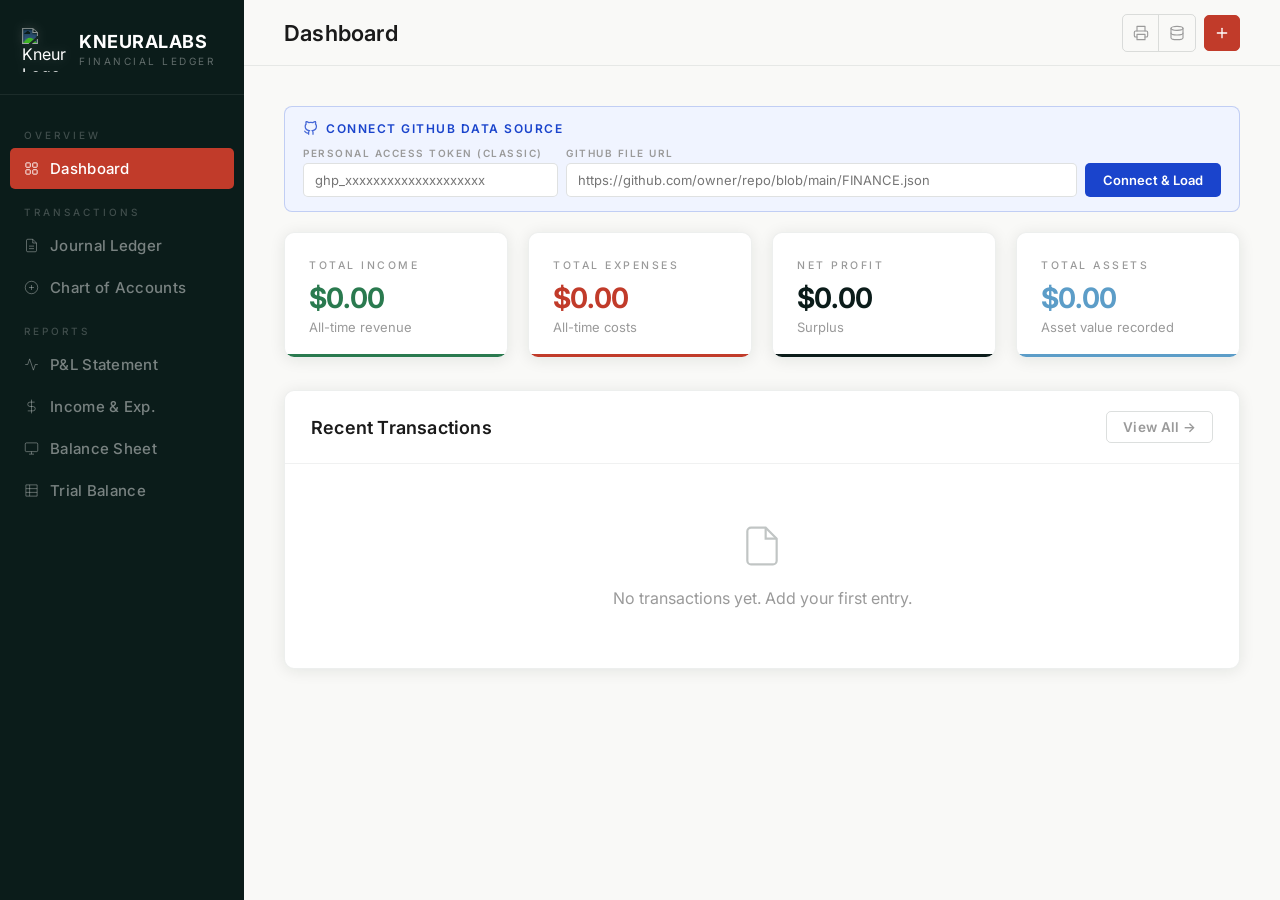
==== index.html @ 8a004493 "Add files via upload" ====
<!DOCTYPE html>
<html lang="en">
<head>
<meta charset="UTF-8">
<meta name="viewport" content="width=device-width, initial-scale=1.0, viewport-fit=cover, shrink-to-fit=no">
<meta name="theme-color" content="#0B1C1A">
<meta name="color-scheme" content="light">
<title>Kneuralabs — Financial Ledger</title>
<link rel="preconnect" href="https://fonts.googleapis.com">
<link rel="preconnect" href="https://fonts.gstatic.com" crossorigin>
<link href="https://fonts.googleapis.com/css2?family=Inter:wght@300;400;500;600;700&display=swap" rel="stylesheet">
<style>
:root{
  --dark:#0B1C1A;--vermilion:#C13B2A;--sky:#5C9DC8;
  --off-white:#F9F9F7;--light:#F0F0EE;--mid:#9A9A9A;--ink:#1A1A1A;
  --green:#2A7A4F;--green-bg:#EAF4EE;--red-bg:#FCECEA;
  --sc:0 2px 16px rgba(11,28,26,.09);--se:0 8px 40px rgba(11,28,26,.14);
  --em:cubic-bezier(0,0,.2,1);--es:cubic-bezier(.4,0,.2,1);
  --r:10px;--rb:5px;--sw:244px;--font:'Inter', sans-serif;
  --safe-t:env(safe-area-inset-top,0px);
  --safe-b:env(safe-area-inset-bottom,0px);
  --safe-l:env(safe-area-inset-left,0px);
  --safe-r:env(safe-area-inset-right,0px);
}
*{box-sizing:border-box;margin:0;padding:0;}
html{-webkit-font-smoothing:antialiased;-moz-osx-font-smoothing:grayscale;text-rendering:optimizeLegibility;scroll-behavior:smooth;}
body{font-family:var(--font);background:var(--off-white);color:var(--ink);min-height:100vh;overflow-x:hidden;font-size:16px;padding-bottom:var(--safe-b);}

.skip-link{position:absolute;top:-100px;left:16px;z-index:9999;background:var(--dark);color:#fff;padding:8px 18px;border-radius:0 0 var(--rb) var(--rb);font-family:var(--font);font-size:14px;font-weight:600;text-decoration:none;transition:top 200ms;}
.skip-link:focus{top:0;}
/* ─── SIDEBAR ─── */
.sidebar{position:fixed;left:0;top:0;bottom:0;width:var(--sw);background:var(--dark);display:flex;flex-direction:column;z-index:100;transition:transform 300ms var(--es);will-change:transform;padding-top:var(--safe-t);padding-bottom:var(--safe-b);padding-left:var(--safe-l);overscroll-behavior:contain;}
.logo-wrap{padding:28px 22px 22px;border-bottom:1px solid rgba(255,255,255,.07);display:flex;align-items:center;gap:13px;flex-shrink:0;}
.logo-mark{width:44px;height:44px;flex-shrink:0;object-fit:contain;background:transparent;
  /* Remove white bg: invert→screen on dark sidebar makes white disappear */
  mix-blend-mode:screen;
  filter:invert(1) hue-rotate(180deg) brightness(1.25) saturate(1.1) drop-shadow(0 0 5px rgba(255,255,255,.12));
}
.logo-text{font-family:var(--font);font-weight:700;font-size:18px;letter-spacing:0.5px;color:#fff;line-height:1;}
.logo-sub{font-family:var(--font);font-size:10px;letter-spacing:2.5px;color:rgba(255,255,255,.35);text-transform:uppercase;margin-top:4px;font-weight:400;}
nav{flex:1;padding:18px 10px;display:flex;flex-direction:column;gap:1px;overflow-y:auto;-webkit-overflow-scrolling:touch;}
.nav-sec{font-family:var(--font);font-size:10px;font-weight:500;letter-spacing:3px;text-transform:uppercase;color:rgba(255,255,255,.22);padding:16px 14px 6px;}
.nav-item{padding:11px 14px;border-radius:var(--rb);cursor:pointer;font-family:var(--font);font-size:15px;font-weight:500;color:rgba(255,255,255,.45);transition:background 160ms var(--em),color 160ms var(--em),transform 160ms var(--em);display:flex;align-items:center;gap:11px;letter-spacing:.3px;-webkit-tap-highlight-color:transparent;}
.nav-item svg{width:15px;height:15px;flex-shrink:0;stroke-width:1.5;opacity:.8;}
.nav-item:hover{background:rgba(255,255,255,.08);color:rgba(255,255,255,.9);transform:translateX(1px);}
.nav-item.active{background:var(--vermilion);color:#fff;}
.nav-item.active svg{opacity:1;}

/* ─── MAIN ─── */
.main{margin-left:var(--sw);min-height:100vh;display:flex;flex-direction:column;}
.topbar{position:sticky;top:0;z-index:50;background:rgba(249,249,247,.94);backdrop-filter:blur(14px);-webkit-backdrop-filter:blur(14px);border-bottom:1px solid rgba(11,28,26,.08);padding:0 max(40px, calc(var(--safe-r) + 20px)) 0 max(40px, calc(var(--safe-l) + 20px));height:66px;display:flex;align-items:center;justify-content:space-between;gap:12px;}
.topbar h1{font-family:var(--font);font-weight:600;font-size:22px;color:var(--ink);letter-spacing:.2px;white-space:nowrap;overflow:hidden;text-overflow:ellipsis;min-width:0;}
.topbar-actions{display:flex;gap:8px;align-items:center;flex-shrink:0;}

/* ─── BUTTONS ─── */
.btn{padding:9px 22px;border-radius:var(--rb);border:none;font-family:var(--font);font-size:15px;font-weight:600;cursor:pointer;transition:background 160ms var(--em),transform 120ms var(--em),box-shadow 160ms var(--em);display:inline-flex;align-items:center;gap:6px;letter-spacing:.3px;white-space:nowrap;-webkit-tap-highlight-color:transparent;touch-action:manipulation;}
.btn:active{transform:scale(.97);}
.btn-primary:active{transform:scale(.96);}
.btn-primary{background:var(--vermilion);color:#fff;}
.btn-primary:hover{background:#a8301f;box-shadow:var(--sc);}
.btn-ghost{background:transparent;color:var(--mid);border:1.5px solid rgba(11,28,26,.14);}
.btn-ghost:hover{border-color:var(--dark);color:var(--dark);}
.btn-sm{padding:7px 16px;font-size:13.5px;}
.btn-edit{background:transparent;border:none;color:#1A44CC;cursor:pointer;padding:4px 7px;font-size:13px;border-radius:var(--rb);transition:background 150ms;-webkit-tap-highlight-color:transparent;}
.btn-edit:hover{background:rgba(26,68,204,.09);}
.act-cell{display:flex;gap:2px;justify-content:flex-end;}
.btn-del{background:transparent;border:none;color:var(--vermilion);cursor:pointer;padding:4px 9px;font-size:13px;border-radius:var(--rb);transition:background 150ms;font-family:var(--font);-webkit-tap-highlight-color:transparent;}
.btn-del:hover{background:var(--red-bg);}
.hamburger{display:none;background:none;border:none;cursor:pointer;padding:6px;color:var(--ink);-webkit-tap-highlight-color:transparent;}

/* ─── CONTENT ─── */
.content{flex:1;padding:40px;max-width:1240px;width:100%;margin:0 auto;contain:layout style;}
.page{display:none;}
.page.active{display:block;animation:fadeUp 300ms var(--es) both;will-change:opacity,transform;}
@keyframes fadeUp{from{opacity:0;transform:translateY(12px);}to{opacity:1;transform:translateY(0);}}
@keyframes cardIn{from{opacity:0;transform:translateY(10px) scale(.98);}to{opacity:1;transform:translateY(0) scale(1);}}
@keyframes cardIn{from{opacity:0;transform:translateY(10px) scale(.98);}to{opacity:1;transform:translateY(0) scale(1);}}

/* ─── STAT CARDS ─── */
.stat-grid{display:grid;grid-template-columns:repeat(4,1fr);gap:20px;margin-bottom:32px;}
.stat-card{background:#fff;border:1px solid rgba(11,28,26,.07);border-radius:var(--r);padding:26px 24px 22px;box-shadow:var(--sc);position:relative;overflow:hidden;transition:transform 200ms var(--em),box-shadow 200ms var(--em);will-change:transform;cursor:default;animation:cardIn 360ms var(--es) both;}
.stat-grid .stat-card:nth-child(1){animation-delay:30ms;}
.stat-grid .stat-card:nth-child(2){animation-delay:80ms;}
.stat-grid .stat-card:nth-child(3){animation-delay:130ms;}
.stat-grid .stat-card:nth-child(4){animation-delay:180ms;}
.stat-card:hover{transform:translateY(-3px);box-shadow:var(--se);}
.stat-card::after{content:'';position:absolute;bottom:0;left:0;right:0;height:3px;}
.stat-card.income::after{background:var(--green);}
.stat-card.expense::after{background:var(--vermilion);}
.stat-card.profit::after{background:var(--dark);}
.stat-card.assets::after{background:var(--sky);}
.stat-label{font-family:var(--font);font-size:10.5px;font-weight:500;letter-spacing:2.5px;text-transform:uppercase;color:var(--mid);margin-bottom:12px;}
.stat-value{font-family:var(--font);font-size:28px;font-weight:700;letter-spacing:-1px;line-height:1;margin-bottom:7px;font-variant-numeric:tabular-nums;font-feature-settings:'tnum' 1;}
.stat-card.income .stat-value{color:var(--green);}
.stat-card.expense .stat-value{color:var(--vermilion);}
.stat-card.profit .stat-value{color:var(--dark);}
.stat-card.assets .stat-value{color:var(--sky);}
.stat-sub{font-size:13px;color:var(--mid);}

/* ─── TABLE WRAPPER ─── */
.tbl-wrap{background:#fff;border:1px solid rgba(11,28,26,.07);border-radius:var(--r);box-shadow:var(--sc);overflow:hidden;}
.tbl-scroll{overflow-x:auto;-webkit-overflow-scrolling:touch;}
.tbl-hdr{padding:20px 26px;display:flex;align-items:center;justify-content:space-between;border-bottom:1px solid rgba(11,28,26,.06);flex-wrap:wrap;gap:10px;}
.tbl-hdr h3{font-family:var(--font);font-size:18px;font-weight:600;color:var(--ink);letter-spacing:.2px;}
table{width:100%;border-collapse:collapse;font-size:14.5px;min-width:500px;}
thead{background:var(--light);}
th{padding:11px 22px;text-align:left;font-family:var(--font);font-size:10px;font-weight:600;letter-spacing:2.5px;text-transform:uppercase;color:var(--mid);white-space:nowrap;}
td{padding:13px 22px;border-bottom:1px solid rgba(11,28,26,.045);color:var(--ink);font-family:var(--font);}
tr:last-child td{border-bottom:none;}
tr:hover td{background:rgba(11,28,26,.018);}
tr{transition:background 100ms;}
.ap{color:var(--green);font-weight:600;font-variant-numeric:tabular-nums;}
.an{color:var(--vermilion);font-weight:600;font-variant-numeric:tabular-nums;}
.am{font-variant-numeric:tabular-nums;}

/* ─── BADGES ─── */
.badge{display:inline-block;padding:3px 10px;border-radius:2px;font-size:10px;font-family:var(--font);font-weight:600;letter-spacing:.8px;text-transform:uppercase;white-space:nowrap;}
.bi{background:var(--green-bg);color:var(--green);}
.be{background:var(--red-bg);color:var(--vermilion);}
.ba{background:rgba(92,157,200,.12);color:var(--sky);}
.bl{background:rgba(11,28,26,.08);color:var(--dark);}
.bq{background:rgba(11,28,26,.05);color:var(--mid);}

/* ─── MODAL ─── */
.modal-ov{position:fixed;inset:0;background:rgba(11,28,26,.52);display:flex;align-items:center;justify-content:center;z-index:200;backdrop-filter:blur(7px);-webkit-backdrop-filter:blur(7px);opacity:0;pointer-events:none;transition:opacity 260ms var(--es);padding:16px;}
.modal-ov.open{opacity:1;pointer-events:all;}
.modal{background:#fff;border-radius:var(--r);padding:34px;width:100%;max-width:540px;transform:translateY(20px) scale(.97);transition:transform 280ms var(--es);max-height:92vh;overflow-y:auto;box-shadow:var(--se);-webkit-overflow-scrolling:touch;}
.modal-ov.open .modal{transform:translateY(0) scale(1);transition:transform 280ms var(--es);}
.modal h2{font-family:var(--font);font-weight:700;font-size:24px;color:var(--ink);margin-bottom:6px;letter-spacing:.2px;}
.modal-sub{font-size:15px;color:var(--mid);margin-bottom:26px;}
.fg{display:grid;grid-template-columns:1fr 1fr;gap:16px;}
.fgg{display:flex;flex-direction:column;gap:7px;}
.fgg.full{grid-column:1/-1;}
label{font-family:var(--font);font-size:10.5px;font-weight:600;letter-spacing:2.5px;text-transform:uppercase;color:var(--mid);}
input,select,textarea{background:var(--off-white);border:1.5px solid rgba(11,28,26,.11);border-radius:var(--rb);padding:10px 13px;color:var(--ink);font-family:var(--font);font-size:15px;transition:border-color 150ms var(--em);outline:none;width:100%;}
input:focus,select:focus,textarea:focus{border-color:var(--dark);background:#fff;box-shadow:0 0 0 3px rgba(11,28,26,.07);}
textarea{resize:vertical;min-height:76px;}
.mf{display:flex;gap:10px;justify-content:flex-end;margin-top:26px;flex-wrap:wrap;}

/* ─── REPORT ─── */
.rpt-hdr{text-align:center;padding:36px 24px 26px;border-bottom:1px solid rgba(11,28,26,.08);margin-bottom:0;}
.rpt-co{font-family:var(--font);font-weight:700;font-size:30px;letter-spacing:5px;color:var(--dark);}
.rpt-title{font-family:var(--font);font-size:13px;font-weight:500;letter-spacing:3px;text-transform:uppercase;color:var(--mid);margin-top:5px;}
.rpt-period{font-size:13.5px;color:var(--mid);margin-top:5px;}
.rpt-rule{width:44px;height:2px;background:var(--vermilion);margin:14px auto 0;}
.rpt-sec{font-family:var(--font);font-size:11px;font-weight:600;letter-spacing:2.5px;text-transform:uppercase;padding:10px 22px;border-left:3px solid var(--dark);background:var(--light);color:var(--dark);}
.rpt-sec.red{border-left-color:var(--vermilion);color:var(--vermilion);background:var(--red-bg);}
.rpt-sec.grn{border-left-color:var(--green);color:var(--green);background:var(--green-bg);}
.rpt-sec.blu{border-left-color:var(--sky);color:var(--sky);background:rgba(92,157,200,.08);}
.rpt-row{display:flex;justify-content:space-between;align-items:center;padding:12px 22px;border-bottom:1px solid rgba(11,28,26,.04);font-size:15px;transition:background 150ms;font-family:var(--font);}
.rpt-row:hover{background:rgba(11,28,26,.018);}
.rpt-row.tot{font-family:var(--font);font-weight:700;background:var(--light);border-top:1px solid rgba(11,28,26,.08);border-bottom:1px solid rgba(11,28,26,.08);}
.rpt-row.net{font-family:var(--font);font-weight:700;font-size:17px;background:var(--dark);color:#fff;border-radius:0 0 8px 8px;padding:16px 22px;margin-top:4px;}
.rpt-row.net .rv{color:#fff;}
.rv{font-family:var(--font);font-weight:600;font-variant-numeric:tabular-nums;}
.bal-row{background:var(--green-bg);color:var(--green);border-radius:var(--rb);padding:13px 22px;display:flex;justify-content:space-between;font-family:var(--font);font-weight:600;font-size:14px;margin:14px 22px 22px;flex-wrap:wrap;gap:6px;}
.bal-row.no{background:var(--red-bg);color:var(--vermilion);}
.two-col{display:grid;grid-template-columns:1fr 1fr;}
.two-col>div:first-child{border-right:1px solid rgba(11,28,26,.07);}

/* ─── PERIOD BUTTONS ─── */
.period-wrap{display:flex;gap:8px;margin-bottom:26px;flex-wrap:wrap;}
.period-btn{padding:8px 18px;border-radius:var(--rb);border:1.5px solid rgba(11,28,26,.14);background:transparent;color:var(--mid);font-family:var(--font);font-size:14px;font-weight:500;cursor:pointer;transition:all 160ms var(--em);}
.period-btn:hover{border-color:var(--dark);color:var(--dark);}
.period-btn.active{background:var(--dark);color:#fff;border-color:var(--dark);}

/* ─── SEARCH ─── */
.flex-gap{display:flex;gap:10px;flex-wrap:wrap;align-items:center;margin-bottom:22px;}
.si{background:#fff;border:1.5px solid rgba(11,28,26,.11);border-radius:var(--rb);padding:9px 15px;color:var(--ink);font-family:var(--font);font-size:15px;outline:none;transition:border-color 150ms var(--em);}
.si:focus{border-color:var(--dark);}
.si-search{min-width:220px;flex:1 1 220px;}
.si-filter{min-width:150px;}

/* ─── TABLE SCROLL INDICATOR ─── */
.tbl-scroll{position:relative;}
.tbl-scroll::after{content:'';position:absolute;top:0;right:0;bottom:0;width:28px;background:linear-gradient(to right,transparent,rgba(255,255,255,.85));pointer-events:none;opacity:0;transition:opacity 200ms;border-radius:0 var(--r) var(--r) 0;}
.tbl-scroll.has-overflow::after{opacity:1;}

/* ─── EMPTY STATE ─── */
.empty{text-align:center;padding:60px 20px;color:var(--mid);}
.empty svg{width:44px;height:44px;margin-bottom:16px;opacity:.25;stroke:var(--dark);}
.empty p{font-size:16px;}

/* ─── MOBILE OVERLAY ─── */
#mob-ov{display:none;position:fixed;inset:0;background:rgba(11,28,26,.48);z-index:99;-webkit-tap-highlight-color:transparent;}

/* ─── SECTION HEADER ─── */
.sec-head{display:flex;justify-content:flex-end;margin-bottom:22px;}

/* ─── PRINT ─── */
@page{margin:1.2cm;size:A4;}
@page{margin:1cm;}
@media print{
  .sidebar,.topbar,.period-wrap,.flex-gap,.btn,.hamburger,.btn-del,.sec-head{display:none!important;}
  .main{margin-left:0!important;}body{background:#fff;}
  .page{display:block!important;}.page:not(.active){display:none!important;}
  .tbl-scroll{overflow:visible;}
}

/* ─── RESPONSIVE ─── */

/* ── Wide desktop: 1441px+ ── */
@media(min-width:1441px){
  .content{padding:48px 56px;}
  .topbar{padding:0 56px;}
  .stat-grid{grid-template-columns:repeat(4,1fr);}
}

/* ── Desktop: 1201–1440px ── */
@media(max-width:1440px) and (min-width:1201px){
  .content{padding:40px;}
  .stat-grid{grid-template-columns:repeat(4,1fr);}
}

/* ── Large laptop / small desktop: 1025–1200px ── */
@media(max-width:1200px){
  .stat-grid{grid-template-columns:repeat(2,1fr);}
}
@media(max-width:1200px) and (min-width:1025px){
  .content{padding:36px 40px;}
  .topbar{padding:0 40px;}
}

/* ── Tablet landscape + laptop: 769–1024px ── */
@media(max-width:1024px) and (min-width:769px){
  :root{--sw:220px;}
  .content{padding:28px 32px;}
  .topbar{padding:0 32px;height:62px;}
  .topbar h1{font-size:20px;}
  .stat-grid{grid-template-columns:repeat(2,1fr);gap:16px;}
  .stat-value{font-size:24px;}
}

/* ── Tablet portrait: 569–768px — sidebar hidden by default ── */
@media(max-width:768px){
  .sidebar{transform:translateX(-100%);}
  .sidebar.open{transform:translateX(0);}
  .main{margin-left:0;}
  .topbar{padding:0 max(16px, var(--safe-l)) 0 max(16px, var(--safe-r));height:58px;}
  .topbar h1{font-size:19px;}
  .content{padding:20px max(16px, var(--safe-r)) 20px max(16px, var(--safe-l));}
  .hamburger{display:flex;align-items:center;}
  .stat-grid{grid-template-columns:1fr 1fr;gap:14px;margin-bottom:24px;}
  .stat-value{font-size:22px;}
  .stat-card{padding:20px 18px 18px;}
  .fg{grid-template-columns:1fr;}
  .fgg.full{grid-column:1;}
  .two-col{grid-template-columns:1fr;}
  .two-col>div:first-child{border-right:none;border-bottom:1px solid rgba(11,28,26,.07);}
  /* Bottom sheet modal on tablet/mobile */
  .modal-ov{align-items:flex-end;padding:0;}
  .modal{border-radius:16px 16px 0 0;max-width:100%;max-height:90vh;padding:28px 24px calc(28px + var(--safe-b));transform:translateY(100%);}
  .modal-ov.open .modal{transform:translateY(0);}
  table{font-size:13.5px;}
  td,th{padding:11px 14px;}
  .rpt-row{padding:11px 16px;font-size:14px;}
  .rpt-sec{padding:9px 16px;}
  .bal-row{margin:12px 16px 18px;font-size:13px;}
  .tbl-hdr{padding:16px 18px;}
  .content{padding:14px max(14px, var(--safe-r)) 14px max(14px, var(--safe-l));}
}

/* ── Small tablet / large phone: 481–568px ── */
@media(max-width:568px){
  .topbar-actions .btn-ghost{display:none;}
  .stat-grid{grid-template-columns:repeat(2,1fr);gap:10px;}
  .stat-value{font-size:20px;}
  .stat-card{padding:17px 15px 15px;}
  .period-wrap{flex-wrap:nowrap;overflow-x:auto;-webkit-overflow-scrolling:touch;padding-bottom:4px;scrollbar-width:none;}
  .period-wrap::-webkit-scrollbar{display:none;}
  .period-btn{flex-shrink:0;}
  .flex-gap{flex-direction:column;}
  .si-search,.si-filter{width:100%;min-width:unset;}
}

/* ── Mobile: ≤480px ── */
@media(max-width:480px){
  .stat-grid{grid-template-columns:1fr 1fr;gap:10px;}
  .stat-value{font-size:18px;}
  .stat-label{font-size:9.5px;}
  .content{padding:12px;}
  .topbar-actions .btn-ghost{display:none;}
  .two-col{grid-template-columns:1fr;}
  /* Shrink buttons in topbar */
  .tb-icon-btn{width:32px;height:32px;}
  .btn-primary.btn-sm{padding:7px 14px;font-size:13px;}
  table{font-size:13px;}
  td,th{padding:9px 12px;}
}

/* ── Very small phone: ≤360px ── */
@media(max-width:360px){
  .stat-grid{grid-template-columns:1fr;}
  .stat-card{padding:16px 14px 14px;}
  .stat-value{font-size:22px;}
  .period-wrap{gap:6px;}
  .period-btn{padding:7px 12px;font-size:13px;}
  .topbar{height:54px;}
  .content{padding:10px;}
}

/* ── Landscape phone (height ≤ 500px) ── */
@media(max-height:500px) and (orientation:landscape){
  .topbar{height:50px;}
  .content{padding:10px max(16px, var(--safe-r)) 10px max(16px, var(--safe-l));}
  .stat-grid{grid-template-columns:repeat(4,1fr);gap:8px;margin-bottom:14px;}
  .stat-card{padding:12px 14px 10px;}
  .stat-value{font-size:17px;}
  .stat-sub{display:none;}
  .modal{max-height:96vh;padding:16px 20px calc(16px + var(--safe-b));}
  .modal-ov{padding:0;}
  .modal-ov.open .modal{transform:translateY(0);}
  .logo-wrap{padding:16px 22px 14px;}
  nav{padding:8px 10px;}
  .nav-item{padding:8px 14px;font-size:14px;}
}

/* ── iPad Pro / large tablet landscape: 1024px exact ── */
@media(width:1024px){
  :root{--sw:230px;}
}

/* ── Foldable & ultra-wide: 1600px+ ── */
@media(min-width:1600px){
  .content{max-width:1400px;}
}

/* ─── TOPBAR ICON BUTTONS ─── */
.tb-btn-group{display:flex;border:1.5px solid rgba(11,28,26,.13);border-radius:var(--rb);overflow:hidden;}
.tb-btn-group .tb-icon-btn{border-radius:0;border:none;border-right:1.5px solid rgba(11,28,26,.13);}
.tb-btn-group .tb-icon-btn:last-child{border-right:none;}
.tb-icon-btn{position:relative;width:36px;height:36px;display:inline-flex;align-items:center;justify-content:center;background:transparent;border:1.5px solid rgba(11,28,26,.13);border-radius:var(--rb);cursor:pointer;color:var(--mid);transition:background 150ms var(--em),color 150ms var(--em),border-color 150ms var(--em);-webkit-tap-highlight-color:transparent;touch-action:manipulation;flex-shrink:0;}
.tb-icon-btn:hover{background:rgba(11,28,26,.05);color:var(--ink);border-color:rgba(11,28,26,.28);}
.tb-icon-btn:active{transform:scale(.93);}
.tb-icon-btn svg{pointer-events:none;flex-shrink:0;}
/* Tooltip */
.tb-icon-btn::after{content:attr(data-tip);position:absolute;bottom:calc(100% + 8px);left:50%;transform:translateX(-50%);background:var(--ink);color:#fff;font-family:var(--font);font-size:11px;font-weight:500;letter-spacing:.3px;white-space:nowrap;padding:5px 9px;border-radius:4px;opacity:0;pointer-events:none;transition:opacity 160ms var(--em),transform 160ms var(--em);transform:translateX(-50%) translateY(4px);}
.tb-icon-btn:hover::after{opacity:1;transform:translateX(-50%) translateY(0);}
/* Add button — vermilion accent */
.tb-icon-add{background:var(--vermilion);border-color:var(--vermilion);color:#fff;}
.tb-icon-add:hover{background:#a8301f;border-color:#a8301f;color:#fff;}
/* DB button states */
.tb-icon-db.success{background:#2A7A4F;border-color:#2A7A4F;color:#fff;transition:background 280ms ease,border-color 280ms ease,color 280ms ease;}
.tb-icon-db.error{background:var(--vermilion);border-color:var(--vermilion);color:#fff;transition:background 280ms ease,border-color 280ms ease,color 280ms ease;}
#db-status{position:fixed;bottom:max(24px,calc(var(--safe-b) + 16px));right:max(24px,calc(var(--safe-r) + 16px));z-index:300;font-family:var(--font);font-size:12px;font-weight:500;letter-spacing:.2px;padding:9px 15px;border-radius:6px;background:var(--ink);color:#fff;box-shadow:0 4px 20px rgba(11,28,26,.22);opacity:0;transform:translateY(10px);transition:opacity 220ms var(--es),transform 220ms var(--es);pointer-events:none;white-space:nowrap;}
#db-status.visible{opacity:1;transform:translateY(0);}
#db-status.ok{background:#2A7A4F;}
#db-status.err{background:#C13B2A;}
.gh-bar{background:#f0f4ff;border:1px solid rgba(26,68,204,.22);border-radius:8px;padding:14px 18px;margin-bottom:20px;font-family:var(--font);}
.gh-bar-head{display:flex;align-items:center;gap:8px;font-size:12px;font-weight:600;letter-spacing:1.5px;text-transform:uppercase;color:#1A44CC;margin-bottom:11px;}
.gh-bar-head svg{opacity:.8;}
.gh-fields{display:grid;grid-template-columns:1fr 2fr auto;gap:8px;align-items:end;}
.gh-fields label{font-size:10px;font-weight:600;letter-spacing:1.5px;text-transform:uppercase;color:var(--mid);display:block;margin-bottom:4px;}
.gh-fields input{background:#fff;border:1.5px solid rgba(11,28,26,.13);border-radius:5px;padding:8px 11px;font-family:var(--font);font-size:13px;color:var(--ink);outline:none;width:100%;transition:border-color 150ms;}
.gh-fields input:focus{border-color:#1A44CC;}
.gh-connect-btn{padding:9px 18px;border-radius:5px;border:none;background:#1A44CC;color:#fff;font-family:var(--font);font-size:13px;font-weight:600;cursor:pointer;white-space:nowrap;transition:background 160ms;}
.gh-connect-btn:hover{background:#1535a8;}
.gh-status{margin-top:10px;font-size:12px;display:flex;align-items:center;gap:6px;}
.gh-status.ok{color:#2A7A4F;} .gh-status.err{color:#C13B2A;} .gh-status.info{color:#1A44CC;}
.gh-connected-bar{background:#eaf4ee;border:1px solid rgba(42,122,79,.25);border-radius:8px;padding:10px 16px;margin-bottom:20px;font-family:var(--font);font-size:12px;color:#2A7A4F;display:flex;align-items:center;gap:8px;justify-content:space-between;}
.gh-connected-bar button{background:none;border:none;cursor:pointer;font-family:var(--font);font-size:11px;color:var(--mid);text-decoration:underline;padding:0;}
@keyframes ghSpin{to{transform:rotate(360deg);}}
@media(max-width:768px){.gh-fields{grid-template-columns:1fr;}}
@media(max-width:480px){.gh-fields{gap:10px;}}

@media(prefers-reduced-motion:reduce){
  *{animation-duration:0.01ms!important;animation-iteration-count:1!important;transition-duration:0.01ms!important;scroll-behavior:auto!important;}
  .stat-card{animation:none!important;}
  .page.active{animation:none!important;}
}
</style>
<script src="https://cdnjs.cloudflare.com/ajax/libs/xlsx/0.18.5/xlsx.full.min.js"></script>
</head>
<body>
<a href="#main-content" class="skip-link">Skip to main content</a>

<div class="sidebar" id="sidebar">
  <div class="logo-wrap">
    <img class="logo-mark" src="https://github.com/kneuralabs/trax/blob/main/LOGO.png?raw=true" alt="Kneuralabs Logo">
    <div>
      <div class="logo-text">KNEURALABS</div>
      <div class="logo-sub">Financial Ledger</div>
    </div>
  </div>
  <nav>
    <div class="nav-sec">Overview</div>
    <div class="nav-item active" onclick="go('dashboard',this)">
      <svg viewBox="0 0 24 24" fill="none" stroke="currentColor"><rect x="3" y="3" width="7" height="7" rx="1"/><rect x="14" y="3" width="7" height="7" rx="1"/><rect x="3" y="14" width="7" height="7" rx="1"/><rect x="14" y="14" width="7" height="7" rx="1"/></svg>
      Dashboard
    </div>
    <div class="nav-sec">Transactions</div>
    <div class="nav-item" onclick="go('ledger',this)">
      <svg viewBox="0 0 24 24" fill="none" stroke="currentColor"><path d="M14 2H6a2 2 0 00-2 2v16a2 2 0 002 2h12a2 2 0 002-2V8z"/><polyline points="14 2 14 8 20 8"/><line x1="8" y1="13" x2="16" y2="13"/><line x1="8" y1="17" x2="16" y2="17"/></svg>
      Journal Ledger
    </div>
    <div class="nav-item" onclick="go('accounts',this)">
      <svg viewBox="0 0 24 24" fill="none" stroke="currentColor"><circle cx="12" cy="12" r="10"/><line x1="12" y1="8" x2="12" y2="16"/><line x1="8" y1="12" x2="16" y2="12"/></svg>
      Chart of Accounts
    </div>
    <div class="nav-sec">Reports</div>
    <div class="nav-item" onclick="go('pl',this)">
      <svg viewBox="0 0 24 24" fill="none" stroke="currentColor"><polyline points="22 12 18 12 15 21 9 3 6 12 2 12"/></svg>
      P&amp;L Statement
    </div>
    <div class="nav-item" onclick="go('ie',this)">
      <svg viewBox="0 0 24 24" fill="none" stroke="currentColor"><line x1="12" y1="1" x2="12" y2="23"/><path d="M17 5H9.5a3.5 3.5 0 000 7h5a3.5 3.5 0 010 7H6"/></svg>
      Income &amp; Exp.
    </div>
    <div class="nav-item" onclick="go('bs',this)">
      <svg viewBox="0 0 24 24" fill="none" stroke="currentColor"><rect x="2" y="3" width="20" height="14" rx="2"/><line x1="8" y1="21" x2="16" y2="21"/><line x1="12" y1="17" x2="12" y2="21"/></svg>
      Balance Sheet
    </div>
    <div class="nav-item" onclick="go('tb',this)">
      <svg viewBox="0 0 24 24" fill="none" stroke="currentColor"><path d="M3 3h18v18H3z"/><path d="M3 9h18M3 15h18M9 3v18"/></svg>
      Trial Balance
    </div>
  </nav>
</div>

<div id="mob-ov" onclick="closeSidebar()"></div>

<div class="main" id="main-content">
  <div class="topbar">
    <div style="display:flex;align-items:center;gap:14px;">
      <button class="hamburger" onclick="toggleSidebar()" aria-label="Menu">
        <svg width="20" height="20" viewBox="0 0 24 24" fill="none" stroke="currentColor" stroke-width="1.6"><line x1="3" y1="6" x2="21" y2="6"/><line x1="3" y1="12" x2="21" y2="12"/><line x1="3" y1="18" x2="21" y2="18"/></svg>
      </button>
      <h1 id="ptitle" aria-live="polite">Dashboard</h1>
    </div>
    <div class="topbar-actions">
      <div class="tb-btn-group">
        <button class="tb-icon-btn" onclick="window.print()" aria-label="Print" data-tip="Print">
          <svg width="16" height="16" viewBox="0 0 24 24" fill="none" stroke="currentColor" stroke-width="1.7" stroke-linecap="round" stroke-linejoin="round"><polyline points="6 9 6 2 18 2 18 9"/><path d="M6 18H4a2 2 0 01-2-2v-5a2 2 0 012-2h16a2 2 0 012 2v5a2 2 0 01-2 2h-2"/><rect x="6" y="14" width="12" height="8"/></svg>
        </button>
        <button id="btn-db" class="tb-icon-btn tb-icon-db" onclick="updateDatabase()" aria-label="Update Database" data-tip="Update Database">
          <svg id="db-svg" width="16" height="16" viewBox="0 0 24 24" fill="none" stroke="currentColor" stroke-width="1.7" stroke-linecap="round" stroke-linejoin="round"><ellipse cx="12" cy="5" rx="9" ry="3"/><path d="M3 5v14c0 1.66 4.03 3 9 3s9-1.34 9-3V5"/><path d="M3 12c0 1.66 4.03 3 9 3s9-1.34 9-3"/></svg>
        </button>
      </div>
      <button class="tb-icon-btn tb-icon-add" onclick="openModal()" aria-label="New Entry" data-tip="New Entry">
        <svg width="16" height="16" viewBox="0 0 24 24" fill="none" stroke="currentColor" stroke-width="2" stroke-linecap="round"><line x1="12" y1="5" x2="12" y2="19"/><line x1="5" y1="12" x2="19" y2="12"/></svg>
      </button>
    </div>
  </div>

  <div class="content">

    <!-- GitHub Connection Panel -->
    <div id="gh-setup-bar" class="gh-bar" style="display:none;">
      <div class="gh-bar-head">
        <svg width="15" height="15" viewBox="0 0 24 24" fill="none" stroke="currentColor" stroke-width="2"><path d="M9 19c-5 1.5-5-2.5-7-3m14 6v-3.87a3.37 3.37 0 00-.94-2.61c3.14-.35 6.44-1.54 6.44-7A5.44 5.44 0 0020 4.77 5.07 5.07 0 0019.91 1S18.73.65 16 2.48a13.38 13.38 0 00-7 0C6.27.65 5.09 1 5.09 1A5.07 5.07 0 005 4.77a5.44 5.44 0 00-1.5 3.78c0 5.42 3.3 6.61 6.44 7A3.37 3.37 0 009 18.13V22"/></svg>
        Connect GitHub Data Source
      </div>
      <div class="gh-fields">
        <div>
          <label for="gh-token">Personal Access Token (Classic)</label>
          <input type="password" id="gh-token" placeholder="ghp_xxxxxxxxxxxxxxxxxxxx" autocomplete="off">
        </div>
        <div>
          <label for="gh-url">GitHub File URL</label>
          <input type="text" id="gh-url" placeholder="https://github.com/owner/repo/blob/main/FINANCE.json">
        </div>
        <div>
          <button class="gh-connect-btn" onclick="ghConnect()">Connect &amp; Load</button>
        </div>
      </div>
      <div id="gh-status" class="gh-status" style="display:none;"></div>
    </div>
    <div id="gh-connected-bar" class="gh-connected-bar" style="display:none;">
      <span id="gh-conn-status">
        <svg width="13" height="13" viewBox="0 0 24 24" fill="none" stroke="currentColor" stroke-width="2.5" style="vertical-align:middle;margin-right:4px;"><polyline points="20 6 9 17 4 12"/></svg>
        Connected to GitHub · <span id="gh-connected-path" style="font-weight:700;"></span>
      </span>
      <span style="display:flex;gap:6px;align-items:center;">
        <button id="gh-sync-btn" onclick="ghSync()" style="background:#1A44CC;border:none;cursor:pointer;font-family:var(--font);font-size:11px;color:#fff;padding:4px 10px;border-radius:4px;font-weight:600;display:flex;align-items:center;gap:5px;transition:background 150ms;">
          <svg id="gh-sync-icon" width="11" height="11" viewBox="0 0 24 24" fill="none" stroke="currentColor" stroke-width="2.5" stroke-linecap="round" stroke-linejoin="round"><polyline points="23 4 23 10 17 10"/><path d="M20.49 15a9 9 0 11-2.12-9.36L23 10"/></svg>
          Sync
        </button>
        <button onclick="ghDisconnect()" style="background:none;border:none;cursor:pointer;font-family:var(--font);font-size:11px;color:var(--mid);text-decoration:underline;padding:0;">Disconnect</button>
      </span>
    </div>
    <!-- DASHBOARD -->
    <div class="page active" id="page-dashboard">
      <div class="stat-grid" id="stat-grid"></div>
      <div class="tbl-wrap">
        <div class="tbl-hdr">
          <h3>Recent Transactions</h3>
          <button class="btn btn-ghost btn-sm" onclick="go('ledger',document.querySelector('[onclick*=ledger]'))">View All →</button>
        </div>
        <div class="tbl-scroll" id="recent-table"></div>
      </div>
    </div>

    <!-- LEDGER -->
    <div class="page" id="page-ledger">
      <div class="flex-gap">
        <input class="si si-search" id="ls" placeholder="Search by description, account, reference…" oninput="renderLedger()" autocomplete="off">
        <select class="si si-filter" id="lf" onchange="renderLedger()">
          <option value="">All Types</option>
          <option value="income">Income</option>
          <option value="expense">Expense</option>
          <option value="asset">Asset</option>
          <option value="liability">Liability</option>
          <option value="equity">Equity</option>
        </select>
      </div>
      <div class="tbl-wrap" id="ledger-tbl"></div>
    </div>

    <!-- ACCOUNTS -->
    <div class="page" id="page-accounts">
      <div class="sec-head"><button class="btn btn-primary btn-sm" onclick="openAccModal()">+ Add Account</button></div>
      <div class="tbl-wrap" id="acc-tbl"></div>
    </div>

    <!-- P&L -->
    <div class="page" id="page-pl">
      <div class="period-wrap">
        <button class="period-btn active" onclick="setP('pl','all',this)">All Time</button>
        <button class="period-btn" onclick="setP('pl','year',this)">This Year</button>
        <button class="period-btn" onclick="setP('pl','quarter',this)">This Quarter</button>
        <button class="period-btn" onclick="setP('pl','month',this)">This Month</button>
      </div>
      <div class="tbl-wrap" id="pl-rpt"></div>
    </div>

    <!-- I&E -->
    <div class="page" id="page-ie">
      <div class="period-wrap">
        <button class="period-btn active" onclick="setP('ie','all',this)">All Time</button>
        <button class="period-btn" onclick="setP('ie','year',this)">This Year</button>
        <button class="period-btn" onclick="setP('ie','quarter',this)">This Quarter</button>
        <button class="period-btn" onclick="setP('ie','month',this)">This Month</button>
      </div>
      <div class="tbl-wrap" id="ie-rpt"></div>
    </div>

    <!-- BALANCE SHEET -->
    <div class="page" id="page-bs"><div class="tbl-wrap" id="bs-rpt"></div></div>

    <!-- TRIAL BALANCE -->
    <div class="page" id="page-tb"><div class="tbl-wrap" id="tb-rpt"></div></div>

  </div>
</div>

<!-- ENTRY MODAL -->
<div class="modal-ov" id="modal" role="dialog" aria-modal="true" aria-labelledby="modal-title">
  <div class="modal">
    <h2 id="modal-title">New Journal Entry</h2><input type="hidden" id="fedit-id" value="">
    <p class="modal-sub">Record an income, expense, asset, liability, or equity transaction.</p>
    <div class="fg">
      <!-- TXN ID — full width, read-only -->
      <div class="fgg full">
        <label for="ftxnid">Transaction ID</label>
        <div style="position:relative;">
          <input type="text" id="ftxnid" readonly style="background:var(--light);color:var(--mid);cursor:default;font-family:'Courier New',monospace;font-size:14px;font-weight:600;letter-spacing:.5px;">
          <span style="position:absolute;right:12px;top:50%;transform:translateY(-50%);font-size:10px;font-weight:600;letter-spacing:1.5px;text-transform:uppercase;color:var(--mid);pointer-events:none;">AUTO</span>
        </div>
      </div>
      <div class="fgg"><label for="fd">Date</label><input type="date" id="fd"></div>
      <div class="fgg"><label for="ft">Type</label>
        <select id="ft" onchange="popAccSel()">
          <option value="income">Income</option>
          <option value="expense">Expense</option>
          <option value="asset">Asset</option>
          <option value="liability">Liability</option>
          <option value="equity">Equity</option>
        </select>
      </div>
      <div class="fgg full"><label for="fa">Account</label><select id="fa"></select></div>
      <div class="fgg full"><label for="fdesc">Description *</label><input type="text" id="fdesc" placeholder="Transaction description"></div>
      <div class="fgg"><label for="famt">Amount (USD) *</label><input type="number" id="famt" placeholder="0.00" step="0.01" min="0.01"></div>
      <div class="fgg"><label for="fref">Reference No.</label><input type="text" id="fref" placeholder="Inv / Receipt Ref."></div>
      <!-- USD → INR Rate -->
      <div class="fgg full">
        <label for="fxrate" style="display:flex;align-items:center;justify-content:space-between;">
          <span>USD → INR Conversion Rate</span>
          <button type="button" id="fxrate-refresh" onclick="refreshXRate()" style="background:none;border:none;cursor:pointer;color:#1A44CC;font-family:var(--font);font-size:10px;font-weight:600;letter-spacing:1px;text-transform:uppercase;padding:0;display:flex;align-items:center;gap:4px;">
            <svg id="fxrate-icon" width="11" height="11" viewBox="0 0 24 24" fill="none" stroke="currentColor" stroke-width="2.5" stroke-linecap="round" stroke-linejoin="round"><polyline points="23 4 23 10 17 10"/><path d="M20.49 15a9 9 0 11-2.12-9.36L23 10"/></svg>
            Refresh
          </button>
        </label>
        <div style="position:relative;">
          <span style="position:absolute;left:12px;top:50%;transform:translateY(-50%);font-size:13px;font-weight:600;color:var(--mid);pointer-events:none;">1 USD =</span>
          <input type="number" id="fxrate" placeholder="Loading…" step="0.01" min="0.01" style="padding-left:68px;">
          <span style="position:absolute;right:12px;top:50%;transform:translateY(-50%);font-size:12px;font-weight:600;color:var(--mid);pointer-events:none;">INR</span>
        </div>
        <span id="fxrate-meta" style="font-size:11px;color:var(--mid);margin-top:3px;"></span>
      </div>
      <div class="fgg"><label for="fpaidby">Paid By</label>
        <input type="text" id="fpaidby" list="dl-paidby" placeholder="Name or entity" autocomplete="off">
        <datalist id="dl-paidby"></datalist>
      </div>
      <div class="fgg"><label for="fpaidto">Paid To</label>
        <input type="text" id="fpaidto" list="dl-paidto" placeholder="Name or entity" autocomplete="off">
        <datalist id="dl-paidto"></datalist>
      </div>
      <div class="fgg full"><label for="fnotes">Notes</label><textarea id="fnotes" placeholder="Additional notes…"></textarea></div>
    </div>
    <div class="mf">
      <button class="btn btn-ghost" onclick="closeModal()">Cancel</button>
      <button class="btn btn-primary" onclick="saveEntry()">Save Entry</button>
    </div>
  </div>
</div>

<!-- ACCOUNT MODAL -->
<div class="modal-ov" id="acc-modal" role="dialog" aria-modal="true" aria-labelledby="acc-modal-title">
  <div class="modal">
    <h2 id="acc-modal-title">Add Account</h2><input type="hidden" id="acc-edit-id" value="">
    <p class="modal-sub">Create a new account in the chart of accounts.</p>
    <div class="fg">
      <div class="fgg full"><label for="an">Account Name *</label><input type="text" id="an" placeholder="e.g. Sales Revenue"></div>
      <div class="fgg"><label for="at">Type</label>
        <select id="at" onchange="autoCode()">
          <option value="income">Income</option>
          <option value="expense">Expense</option>
          <option value="asset">Asset</option>
          <option value="liability">Liability</option>
          <option value="equity">Equity</option>
        </select>
      </div>
      <div class="fgg"><label for="ac">Account Code</label><input type="text" id="ac" placeholder="e.g. 4001"></div>
    </div>
    <div class="mf">
      <button class="btn btn-ghost" onclick="closeAccModal()">Cancel</button>
      <button class="btn btn-primary" onclick="saveAcc()">Save Account</button>
    </div>
  </div>
</div>

<script>
// ─── DATA ───
const STORAGE_KEY = 'kneuralabs_v4';
const DEFAULT_ACCOUNTS = [
  {id:1,name:'Sales Revenue',type:'income',code:'4001'},
  {id:2,name:'Service Revenue',type:'income',code:'4002'},
  {id:3,name:'Other Income',type:'income',code:'4003'},
  {id:4,name:'Cost of Goods Sold',type:'expense',code:'5001'},
  {id:5,name:'Salaries & Wages',type:'expense',code:'5002'},
  {id:6,name:'Rent',type:'expense',code:'5003'},
  {id:7,name:'Utilities',type:'expense',code:'5004'},
  {id:8,name:'Marketing & Advertising',type:'expense',code:'5005'},
  {id:9,name:'Office Supplies',type:'expense',code:'5006'},
  {id:10,name:'Cash',type:'asset',code:'1001'},
  {id:11,name:'Bank Account',type:'asset',code:'1002'},
  {id:12,name:'Accounts Receivable',type:'asset',code:'1003'},
  {id:13,name:'Fixed Assets',type:'asset',code:'1004'},
  {id:14,name:'Accounts Payable',type:'liability',code:'2001'},
  {id:15,name:'Loans Payable',type:'liability',code:'2002'},
  {id:16,name:'Owner Equity',type:'equity',code:'3001'},
  {id:17,name:'Retained Earnings',type:'equity',code:'3002'}
];
let D = {entries:[], accounts:DEFAULT_ACCOUNTS, nextId:1, paidByList:[], paidToList:[]};

// ─── EXCEL FILE SYSTEM ACCESS + FALLBACK STORAGE ───
const IDB_NAME = 'kneuralabs_fh', IDB_STORE = 'handles', IDB_KEY = 'finance_xlsx';
let _fileHandle = null;

function _idb(mode) {
  return new Promise((res, rej) => {
    const req = indexedDB.open(IDB_NAME, 1);
    req.onupgradeneeded = e => e.target.result.createObjectStore(IDB_STORE);
    req.onsuccess = e => {
      const db = e.target.result;
      res(db.transaction(IDB_STORE, mode).objectStore(IDB_STORE));
    };
    req.onerror = () => rej(req.error);
  });
}
async function _getHandle() {
  try { const s = await _idb('readonly'); return await new Promise((r,j)=>{const q=s.get(IDB_KEY);q.onsuccess=()=>r(q.result);q.onerror=()=>j(q.error);}); } catch(e){return null;}
}
async function _setHandle(h) {
  try { const s = await _idb('readwrite'); s.put(h, IDB_KEY); } catch(e){}
}

// Excel ↔ JSON helpers using SheetJS
function _dataToWorkbook() {
  const wb = XLSX.utils.book_new();
  // Entries sheet
  const eRows = D.entries.map(e => ({ID:e.id,Date:e.date,Type:e.type,Account:e.account,Description:e.desc,Amount:e.amount,Reference:e.ref||'',Notes:e.notes||''}));
  XLSX.utils.book_append_sheet(wb, XLSX.utils.json_to_sheet(eRows.length ? eRows : [{ID:'',Date:'',Type:'',Account:'',Description:'',Amount:'',Reference:'',Notes:''}]), 'Entries');
  // Accounts sheet
  const aRows = D.accounts.map(a => ({ID:a.id,Name:a.name,Type:a.type,Code:a.code}));
  XLSX.utils.book_append_sheet(wb, XLSX.utils.json_to_sheet(aRows), 'Accounts');
  // Meta sheet
  XLSX.utils.book_append_sheet(wb, XLSX.utils.json_to_sheet([{nextId:D.nextId}]), 'Meta');
  return wb;
}

function _workbookToData(wb) {
  try {
    const eSheet = wb.Sheets['Entries'];
    const aSheet = wb.Sheets['Accounts'];
    const mSheet = wb.Sheets['Meta'];
    const eRows = XLSX.utils.sheet_to_json(eSheet);
    const entries = eRows.filter(r => r.ID && r.Description).map(r => ({
      id: Number(r.ID), date: r.Date||'', type: (r.Type||'').toLowerCase(),
      account: r.Account||'', desc: r.Description||'',
      amount: Number(r.Amount)||0, ref: r.Reference||'', notes: r.Notes||''
    }));
    const aRows = XLSX.utils.sheet_to_json(aSheet);
    const accounts = aRows.filter(r => r.Name).map(r => ({
      id: Number(r.ID), name: r.Name, type: (r.Type||'').toLowerCase(), code: String(r.Code||'')
    }));
    const meta = mSheet ? XLSX.utils.sheet_to_json(mSheet) : [];
    const nextId = meta.length ? Number(meta[0].nextId)||1 : 1;
    if (accounts.length) return {entries, accounts, nextId};
  } catch(e){}
  return null;
}

async function _readFromFile(handle) {
  const file = await handle.getFile();
  const buf = await file.arrayBuffer();
  const wb = XLSX.read(buf, {type:'array'});
  return _workbookToData(wb);
}

async function _writeToFile(handle) {
  const wb = _dataToWorkbook();
  const buf = XLSX.write(wb, {bookType:'xlsx', type:'array'});
  const perm = await handle.queryPermission({mode:'readwrite'});
  if (perm !== 'granted') await handle.requestPermission({mode:'readwrite'});
  const writable = await handle.createWritable();
  await writable.write(buf);
  await writable.close();
}

// ─── GITHUB API STORAGE ───
const GH_LS = 'kneuralabs_gh_creds';
let _gh = null; // {token, owner, repo, branch, path}

function _parseGhUrl(url) {
  // https://github.com/owner/repo/blob/branch/path/to/file.json
  const m = url.trim().match(/github\.com\/([^\/]+)\/([^\/]+)\/blob\/([^\/]+)\/(.+)/);
  if (!m) return null;
  return {owner:m[1], repo:m[2], branch:m[3], path:m[4]};
}

async function _ghGet(token, owner, repo, path, branch) {
  const url = `https://api.github.com/repos/${owner}/${repo}/contents/${path}?ref=${branch}`;
  const r = await fetch(url, {headers:{Authorization:`token ${token}`, Accept:'application/vnd.github.v3+json'}});
  if (!r.ok) throw new Error(`GitHub read failed: ${r.status} ${r.statusText}`);
  return r.json(); // {content (base64), sha, ...}
}

async function _ghPut(token, owner, repo, path, branch, content, sha, msg) {
  const url = `https://api.github.com/repos/${owner}/${repo}/contents/${path}`;
  const body = {message: msg || 'Update FINANCE data', content: btoa(unescape(encodeURIComponent(content))), branch};
  if (sha) body.sha = sha;
  const r = await fetch(url, {method:'PUT', headers:{Authorization:`token ${token}`, Accept:'application/vnd.github.v3+json', 'Content-Type':'application/json'}, body: JSON.stringify(body)});
  if (!r.ok) { const e = await r.json().catch(()=>({})); throw new Error(e.message || `GitHub write failed: ${r.status}`); }
  return r.json();
}

function _loadGhCreds() {
  try { const s = localStorage.getItem(GH_LS); return s ? JSON.parse(s) : null; } catch(e){ return null; }
}
function _saveGhCreds(c) {
  try { localStorage.setItem(GH_LS, JSON.stringify(c)); } catch(e){} 
}

function _showGhPanel(connected) {
  document.getElementById('gh-setup-bar').style.display   = connected ? 'none'  : 'block';
  document.getElementById('gh-connected-bar').style.display = connected ? 'flex' : 'none';
  if (connected && _gh) {
    document.getElementById('gh-connected-path').textContent = `${_gh.owner}/${_gh.repo}/${_gh.path}`;
  }
}

function _setGhStatus(cls, msg) {
  const el = document.getElementById('gh-status');
  el.className = 'gh-status ' + cls;
  el.textContent = msg;
  el.style.display = 'flex';
  if (cls === 'ok') setTimeout(() => { el.style.display='none'; }, 4000);
}

async function ghConnect() {
  const token = document.getElementById('gh-token').value.trim();
  const url   = document.getElementById('gh-url').value.trim();
  if (!token) { _setGhStatus('err','⚠ Please enter your GitHub token.'); return; }
  if (!url)   { _setGhStatus('err','⚠ Please enter the GitHub file URL.'); return; }
  const parsed = _parseGhUrl(url);
  if (!parsed) { _setGhStatus('err','⚠ Invalid URL. Use: https://github.com/owner/repo/blob/branch/file.json'); return; }
  _setGhStatus('info','Connecting…');
  try {
    const meta = await _ghGet(token, parsed.owner, parsed.repo, parsed.path, parsed.branch);
    const raw = new TextDecoder().decode(Uint8Array.from(atob(meta.content.replace(/[\n\r\s]/g,'')), c => c.charCodeAt(0)));
    let parsed2;
    try { parsed2 = JSON.parse(raw); } catch(e) { parsed2 = null; }
    if (parsed2 && parsed2.entries) D = parsed2;
    _gh = {...parsed, token};
    _saveGhCreds(_gh);
    _showGhPanel(true);
    refreshCurrentPage();
    setDbStatus('ok','✓ Loaded from GitHub');
  } catch(e) {
    if (e.message.includes('404')) {
      // File doesn't exist yet — that's OK, we'll create it on first save
      _gh = {...parsed, token};
      _saveGhCreds(_gh);
      _showGhPanel(true);
      setDbStatus('ok','✓ Connected — file will be created on first save');
    } else {
      _setGhStatus('err','✕ ' + e.message);
    }
  }
}

function ghDisconnect() {
  _gh = null;
  try { localStorage.removeItem(GH_LS); } catch(e){}
  _showGhPanel(false);
  setDbStatus('info','Disconnected from GitHub');
}

// Fallback: window.storage → localStorage
const _useWS = typeof window !== 'undefined' && window.storage && typeof window.storage.get === 'function';
async function _saveFallback() {
  const json = JSON.stringify(D);
  if (_useWS) { try { await window.storage.set(STORAGE_KEY, json); return; } catch(e){} }
  try { localStorage.setItem(STORAGE_KEY, json); } catch(e){}
}
async function _loadFallback() {
  if (_useWS) { try { const r = await window.storage.get(STORAGE_KEY); if (r&&r.value){D=JSON.parse(r.value);return;} } catch(e){} }
  try { const raw = localStorage.getItem(STORAGE_KEY); if (raw) D=JSON.parse(raw); } catch(e){}
}

async function _save() {
  await _saveFallback(); // always keep local in sync
  // GitHub write happens only via the Update Database button
}

async function _load() {
  const creds = _loadGhCreds();
  if (creds && creds.token) {
    _gh = creds;
    // Pre-fill fields regardless of fetch outcome
    document.getElementById('gh-token').value = creds.token;
    document.getElementById('gh-url').value = `https://github.com/${creds.owner}/${creds.repo}/blob/${creds.branch}/${creds.path}`;
    // Try fetching from GitHub (with one automatic retry for mobile network blips)
    const loaded = await _ghLoadData(creds);
    if (loaded) {
      _showGhPanel(true);
      return;
    }
    // GitHub fetch failed — fall back to local, but show sync warning
    await _loadFallback();
    _showGhPanel(true);
    _setConnStatus('warn', '⚠ Loaded from local cache — tap Sync to fetch latest');
    return;
  }
  await _loadFallback();
  _showGhPanel(false);
}

// Fetch data from GitHub with one retry on failure
async function _ghLoadData(creds) {
  for (let attempt = 0; attempt < 2; attempt++) {
    try {
      const meta = await _ghGet(creds.token, creds.owner, creds.repo, creds.path, creds.branch);
      const raw = new TextDecoder().decode(
        Uint8Array.from(atob(meta.content.replace(/[\n\r\s]/g, '')), c => c.charCodeAt(0))
      );
      const parsed = JSON.parse(raw);
      if (parsed && parsed.entries) { D = parsed; return true; }
    } catch(e) {
      if (e.message && e.message.includes('404')) return false; // file doesn't exist yet
      if (attempt === 0) await new Promise(r => setTimeout(r, 1200)); // wait then retry
    }
  }
  return false;
}

async function ghSync() {
  if (!_gh || !_gh.token) return;
  const btn = document.getElementById('gh-sync-btn');
  const icon = document.getElementById('gh-sync-icon');
  btn.disabled = true;
  icon.style.animation = 'ghSpin 700ms linear infinite';
  _setConnStatus('info', 'Syncing…');
  const loaded = await _ghLoadData(_gh);
  btn.disabled = false;
  icon.style.animation = '';
  if (loaded) {
    refreshCurrentPage();
    _setConnStatus('ok', '✓ Synced from GitHub');
    setTimeout(() => _setConnStatus('default', ''), 3000);
  } else {
    _setConnStatus('warn', '⚠ Sync failed — check connection');
  }
}

function _setConnStatus(type, msg) {
  const el = document.getElementById('gh-conn-status');
  if (!el) return;
  const colors = {ok:'#2A7A4F', warn:'#b45309', err:'#C13B2A', info:'#1A44CC', default:'#2A7A4F'};
  el.style.color = colors[type] || '';
  if (!msg) {
    el.innerHTML = `<svg width="13" height="13" viewBox="0 0 24 24" fill="none" stroke="currentColor" stroke-width="2.5" style="vertical-align:middle;margin-right:4px;"><polyline points="20 6 9 17 4 12"/></svg>Connected to GitHub · <span id="gh-connected-path" style="font-weight:700;">${_gh ? _gh.owner+'/'+_gh.repo+'/'+_gh.path : ''}</span>`;
  } else {
    el.textContent = msg;
  }
}

// Update Database button
const DB_BTN_ICON = '<svg id="db-svg" width="16" height="16" viewBox="0 0 24 24" fill="none" stroke="currentColor" stroke-width="1.7" stroke-linecap="round" stroke-linejoin="round"><ellipse cx="12" cy="5" rx="9" ry="3"/><path d="M3 5v14c0 1.66 4.03 3 9 3s9-1.34 9-3V5"/><path d="M3 12c0 1.66 4.03 3 9 3s9-1.34 9-3"/></svg>';

async function updateDatabase() {
  const btn = document.getElementById('btn-db');
  btn.disabled = true;
  btn.innerHTML = '<svg width="16" height="16" viewBox="0 0 24 24" fill="none" stroke="currentColor" stroke-width="1.7" stroke-linecap="round" stroke-linejoin="round" style="animation:ghSpin 700ms linear infinite"><path d="M21 12a9 9 0 11-3.2-6.9"/></svg>';
  try {
    const json = JSON.stringify(D, null, 2);
    if (_gh && _gh.token) {
      // Try to get existing SHA first
      let sha;
      try { const meta = await _ghGet(_gh.token, _gh.owner, _gh.repo, _gh.path, _gh.branch); sha = meta.sha; } catch(e){}
      await _ghPut(_gh.token, _gh.owner, _gh.repo, _gh.path, _gh.branch, json, sha, 'Update Kneuralabs Finance data');
    }
    await _saveFallback();
    btn.classList.add('success');
    btn.innerHTML = '<svg width="16" height="16" viewBox="0 0 24 24" fill="none" stroke="currentColor" stroke-width="2.2" stroke-linecap="round" stroke-linejoin="round"><polyline points="20 6 9 17 4 12"/></svg>';
    btn.setAttribute('data-tip','Saved!');
    setDbStatus('ok', _gh ? '✓ Saved to GitHub' : '✓ Saved locally');
    setTimeout(() => { btn.classList.remove('success'); btn.innerHTML = DB_BTN_ICON; btn.setAttribute('data-tip','Update Database'); btn.disabled = false; }, 2500);
  } catch(e) {
    btn.classList.add('error');
    btn.innerHTML = '<svg width="16" height="16" viewBox="0 0 24 24" fill="none" stroke="currentColor" stroke-width="2.2" stroke-linecap="round"><line x1="18" y1="6" x2="6" y2="18"/><line x1="6" y1="6" x2="18" y2="18"/></svg>';
    btn.setAttribute('data-tip','Failed');
    setDbStatus('err', '✕ ' + e.message);
    setTimeout(() => { btn.classList.remove('error'); btn.innerHTML = DB_BTN_ICON; btn.setAttribute('data-tip','Update Database'); btn.disabled = false; }, 3500);
  }
}

function setDbStatus(cls, msg) {
  const el = document.getElementById('db-status');
  if (!el) return;
  el.className = cls + ' visible';
  el.textContent = msg;
  clearTimeout(el._t);
  el._t = setTimeout(() => { el.className = cls; }, 4000);
}

let periods = {pl:'all', ie:'all'};
const TITLES = {dashboard:'Dashboard',ledger:'Journal Ledger',accounts:'Chart of Accounts',pl:'P&L Statement',ie:'Income & Expenditure',bs:'Balance Sheet',tb:'Trial Balance'};
const BADGE = {income:'bi',expense:'be',asset:'ba',liability:'bl',equity:'bq'};

// ─── HELPERS ───
const save = () => _save();
// Count-up animation for stat values
function animateCount(el, target, prefix='$', duration=600) {
  const start = performance.now();
  const isNeg = target < 0;
  const abs = Math.abs(target);
  function tick(now) {
    const p = Math.min((now - start) / duration, 1);
    const ease = 1 - Math.pow(1 - p, 3); // ease-out-cubic
    const cur = abs * ease;
    el.textContent = prefix + (isNeg?'-':'') + cur.toLocaleString('en-US',{minimumFractionDigits:2,maximumFractionDigits:2});
    if (p < 1) requestAnimationFrame(tick);
  }
  requestAnimationFrame(tick);
}  // async, fire-and-forget
const fmt = n => '$' + Math.abs(n).toLocaleString('en-US', {minimumFractionDigits:2, maximumFractionDigits:2});
const sum = (arr, pred) => arr.filter(pred).reduce((s,e) => s + e.amount, 0);
// accBal: sum all entries for a named account
const accBal = name => sum(D.entries, e => e.account === name);
// sumByType: sum all entries of a given account type
const sumByType = type => {
  const names = new Set(D.accounts.filter(a => a.type === type).map(a => a.name));
  return sum(D.entries, e => names.has(e.account));
};

function filterP(entries, p) {
  const now = new Date();
  return entries.filter(e => {
    const d = new Date(e.date + 'T00:00:00');
    if (p === 'year')    return d.getFullYear() === now.getFullYear();
    if (p === 'quarter') { const q = Math.floor(now.getMonth()/3); return d.getFullYear()===now.getFullYear() && Math.floor(d.getMonth()/3)===q; }
    if (p === 'month')   return d.getMonth()===now.getMonth() && d.getFullYear()===now.getFullYear();
    return true;
  });
}

function fmtDate(s) {
  if (!s) return '—';
  const [y,m,d] = s.split('-');
  const months = ['Jan','Feb','Mar','Apr','May','Jun','Jul','Aug','Sep','Oct','Nov','Dec'];
  return `${d} ${months[+m-1]} ${y}`;
}

// ─── NAVIGATION ───
function go(page, el) {
  document.querySelectorAll('.page').forEach(p => p.classList.remove('active'));
  document.querySelectorAll('.nav-item').forEach(n => n.classList.remove('active'));
  document.getElementById('page-' + page).classList.add('active');
  if (el) el.classList.add('active');
  document.getElementById('ptitle').textContent = TITLES[page];
  closeSidebar();
  ({
    dashboard: () => { renderStats(); renderRecent(); },
    ledger: renderLedger,
    accounts: renderAccounts,
    pl: renderPL,
    ie: renderIE,
    bs: renderBS,
    tb: renderTB
  })[page]?.();
  setTimeout(initScrollIndicators, 80);
}

function toggleSidebar() {
  const s = document.getElementById('sidebar');
  s.classList.toggle('open');
  document.getElementById('mob-ov').style.display = s.classList.contains('open') ? 'block' : 'none';
}
function closeSidebar() {
  document.getElementById('sidebar').classList.remove('open');
  document.getElementById('mob-ov').style.display = 'none';
}

// ─── STATS ───
function renderStats() {
  const inc = sumByType('income'), exp = sumByType('expense');
  const net = inc - exp;
  const assets = sumByType('asset');
  document.getElementById('stat-grid').innerHTML = `
    <div class="stat-card income">
      <div class="stat-label">Total Income</div>
      <div class="stat-value">${fmt(inc)}</div>
      <div class="stat-sub">All-time revenue</div>
    </div>
    <div class="stat-card expense">
      <div class="stat-label">Total Expenses</div>
      <div class="stat-value">${fmt(exp)}</div>
      <div class="stat-sub">All-time costs</div>
    </div>
    <div class="stat-card profit">
      <div class="stat-label">Net ${net >= 0 ? 'Profit' : 'Loss'}</div>
      <div class="stat-value">${fmt(net)}</div>
      <div class="stat-sub">${net >= 0 ? 'Surplus' : 'Deficit'}</div>
    </div>
    <div class="stat-card assets">
      <div class="stat-label">Total Assets</div>
      <div class="stat-value">${fmt(assets)}</div>
      <div class="stat-sub">Asset value recorded</div>
    </div>`;
  // Count-up stat values
  requestAnimationFrame(() => {
    const cards = document.querySelectorAll('.stat-grid .stat-card');
    const vals = [inc, exp, net, assets];
    cards.forEach((c,idx) => {
      const el = c.querySelector('.stat-value');
      if(el) animateCount(el, vals[idx]);
    });
  });
}

// ─── RECENT ───
function renderRecent() {
  const rows = [...D.entries].sort((a,b) => new Date(b.date) - new Date(a.date)).slice(0, 10);
  document.getElementById('recent-table').innerHTML = rows.length
    ? `<table><thead><tr><th>TXN ID</th><th>Date</th><th>Account</th><th>Description</th><th>Paid By</th><th>Paid To</th><th>Type</th><th style="text-align:right">Amount (USD)</th><th style="text-align:right">Rate</th><th></th></tr></thead><tbody>${
        rows.map(e => `<tr>
          <td style="color:var(--mid);font-size:12px;font-family:'Courier New',monospace;white-space:nowrap;letter-spacing:.3px;">${e.txnId||'—'}</td>
          <td style="color:var(--mid);font-size:13px;white-space:nowrap;">${fmtDate(e.date)}</td>
          <td style="font-weight:600;">${e.account}</td>
          <td>${e.desc}${e.notes?`<br><small style="color:var(--mid);font-style:italic">${e.notes}</small>`:''}</td>
          <td style="color:var(--mid);font-size:13px;">${e.paidBy||'—'}</td>
          <td style="color:var(--mid);font-size:13px;">${e.paidTo||'—'}</td>
          <td><span class="badge ${BADGE[e.type]}">${e.type}</span></td>
          <td style="text-align:right" class="${e.type==='income'||e.type==='asset'?'ap':'an'}">${fmt(e.amount)}</td>
          <td style="text-align:right;color:var(--mid);font-size:12px;">${e.usdInrRate?'₹'+Number(e.usdInrRate).toFixed(2):'—'}</td>
          <td><div class="act-cell"><button class="btn-edit" onclick="editEntry(${e.id})" title="Edit">✎</button><button class="btn-del" onclick="delEntry(${e.id})" title="Delete">✕</button></div></td>
        </tr>`).join('')
      }</tbody></table>`
    : `<div class="empty"><svg viewBox="0 0 24 24" fill="none" stroke-width="1.2"><path d="M14 2H6a2 2 0 00-2 2v16a2 2 0 002 2h12a2 2 0 002-2V8z"/><polyline points="14 2 14 8 20 8"/></svg><p>No transactions yet. Add your first entry.</p></div>`;
}

// ─── LEDGER ───
function renderLedger() {
  const q = (document.getElementById('ls')?.value || '').toLowerCase().trim();
  const f = document.getElementById('lf')?.value || '';
  let rows = [...D.entries].sort((a,b) => new Date(b.date) - new Date(a.date));
  if (q) rows = rows.filter(e =>
    e.desc.toLowerCase().includes(q) ||
    e.account.toLowerCase().includes(q) ||
    (e.ref || '').toLowerCase().includes(q) ||
    (e.notes || '').toLowerCase().includes(q)
  );
  if (f) rows = rows.filter(e => e.type === f);
  document.getElementById('ledger-tbl').innerHTML = rows.length
    ? `<div class="tbl-hdr"><h3>${rows.length} ${rows.length===1?'Entry':'Entries'}</h3></div>
       <div class="tbl-scroll"><table><thead><tr><th>Date</th><th>Ref</th><th>Account</th><th>Description</th><th>Paid By</th><th>Paid To</th><th>Type</th><th style="text-align:right">Amount</th><th></th></tr></thead><tbody>${
        rows.map(e => `<tr>
          <td style="color:var(--mid);font-size:13px;white-space:nowrap;">${fmtDate(e.date)}</td>
          <td style="color:var(--mid);font-size:13px;">${e.ref || '—'}</td>
          <td style="font-weight:600;">${e.account}</td>
          <td>${e.desc}${e.notes?`<br><small style="color:var(--mid);font-style:italic">${e.notes}</small>`:''}</td>
          <td style="color:var(--mid);font-size:13px;">${e.paidBy||'—'}</td>
          <td style="color:var(--mid);font-size:13px;">${e.paidTo||'—'}</td>
          <td><span class="badge ${BADGE[e.type]}">${e.type}</span></td>
          <td style="text-align:right" class="${e.type==='income'||e.type==='asset'?'ap':'an'}">${fmt(e.amount)}</td>
          <td><div class="act-cell"><button class="btn-edit" onclick="editEntry(${e.id})" title="Edit">✎</button><button class="btn-del" onclick="delEntry(${e.id})" title="Delete">✕</button></div></td>
        </tr>`).join('')
      }</tbody></table></div>`
    : `<div class="empty"><svg viewBox="0 0 24 24" fill="none" stroke-width="1.2"><path d="M14 2H6a2 2 0 00-2 2v16a2 2 0 002 2h12a2 2 0 002-2V8z"/><line x1="8" y1="13" x2="16" y2="13"/></svg><p>No entries match your search.</p></div>`;
}

// ─── ACCOUNTS ───
function renderAccounts() {
  let rows = '';
  ['income','expense','asset','liability','equity'].forEach(t =>
    D.accounts.filter(a => a.type === t).forEach(a => {
      const b = accBal(a.name);
      const isCredit = t === 'liability' || t === 'equity';
      rows += `<tr>
        <td style="color:var(--mid);font-size:13px;">${a.code}</td>
        <td style="font-weight:600;">${a.name}</td>
        <td><span class="badge ${BADGE[t]}">${t}</span></td>
        <td style="text-align:right" class="${isCredit?'an':'ap'}">${b ? fmt(b) : '—'}</td>
        <td><div class="act-cell"><button class="btn-edit" onclick="editAcc(${a.id})" title="Edit">✎</button><button class="btn-del" onclick="delAcc(${a.id})" title="Delete account">✕</button></div></td>
      </tr>`;
    })
  );
  document.getElementById('acc-tbl').innerHTML =
    `<div class="tbl-hdr"><h3>Chart of Accounts</h3><span style="font-family:var(--font);font-size:13.5px;color:var(--mid);">${D.accounts.length} accounts</span></div>
     <div class="tbl-scroll"><table><thead><tr><th>Code</th><th>Account Name</th><th>Type</th><th style="text-align:right">Balance</th><th></th></tr></thead><tbody>${rows || `<tr><td colspan="5"><div class="empty" style="padding:40px;"><p>No accounts. Add your first account.</p></div></td></tr>`}</tbody></table></div>`;
}

// ─── REPORT HEADER ───
const rptHdr = title => `
  <div class="rpt-hdr">
    <div class="rpt-co">KNEURALABS</div>
    <div class="rpt-title">${title}</div>
    <div class="rpt-period">As of ${new Date().toLocaleDateString('en-IN',{year:'numeric',month:'long',day:'numeric'})}</div>
    <div class="rpt-rule"></div>
  </div>`;

// ─── P&L ───
function renderPL() {
  const fe = filterP(D.entries, periods.pl);
  const incNames = new Set(D.accounts.filter(a=>a.type==='income').map(a=>a.name));
  const expNames = new Set(D.accounts.filter(a=>a.type==='expense').map(a=>a.name));
  const ti = sum(fe, e => incNames.has(e.account));
  const te = sum(fe, e => expNames.has(e.account));
  const net = ti - te;
  let h = rptHdr('Profit & Loss Statement');
  h += `<div class="rpt-sec grn">Revenue</div>`;
  D.accounts.filter(a=>a.type==='income').forEach(a => {
    const v = sum(fe, e => e.account === a.name);
    if (v) h += `<div class="rpt-row"><span>${a.name}</span><span class="rv ap">${fmt(v)}</span></div>`;
  });
  h += `<div class="rpt-row tot"><span>Total Revenue</span><span class="rv ap">${fmt(ti)}</span></div>`;
  h += `<div class="rpt-sec red" style="margin-top:6px;">Expenses</div>`;
  D.accounts.filter(a=>a.type==='expense').forEach(a => {
    const v = sum(fe, e => e.account === a.name);
    if (v) h += `<div class="rpt-row"><span>${a.name}</span><span class="rv an">${fmt(v)}</span></div>`;
  });
  h += `<div class="rpt-row tot"><span>Total Expenses</span><span class="rv an">${fmt(te)}</span></div>`;
  h += `<div class="rpt-row net"><span>NET ${net>=0?'PROFIT':'LOSS'}</span><span class="rv" style="color:${net>=0?'#9febb0':'#ffbdbd'}">${fmt(net)}</span></div>`;
  document.getElementById('pl-rpt').innerHTML = h;
}

// ─── I&E ───
function renderIE() {
  const fe = filterP(D.entries, periods.ie);
  const incNames = new Set(D.accounts.filter(a=>a.type==='income').map(a=>a.name));
  const expNames = new Set(D.accounts.filter(a=>a.type==='expense').map(a=>a.name));
  const ti = sum(fe, e => incNames.has(e.account));
  const te = sum(fe, e => expNames.has(e.account));
  const surplus = ti - te;
  let h = rptHdr('Income & Expenditure Account');
  h += `<div class="two-col">`;
  h += `<div><div class="rpt-sec red">Expenditure</div>`;
  D.accounts.filter(a=>a.type==='expense').forEach(a => {
    const v = sum(fe, e => e.account === a.name);
    if (v) h += `<div class="rpt-row"><span>${a.name}</span><span class="rv an">${fmt(v)}</span></div>`;
  });
  h += `<div class="rpt-row tot"><span>Total Expenditure</span><span class="rv an">${fmt(te)}</span></div>`;
  if (surplus > 0) h += `<div class="rpt-row" style="background:var(--green-bg)"><span style="color:var(--green);font-weight:700;">Surplus c/d</span><span class="rv ap">${fmt(surplus)}</span></div>`;
  h += `</div><div><div class="rpt-sec grn">Income</div>`;
  D.accounts.filter(a=>a.type==='income').forEach(a => {
    const v = sum(fe, e => e.account === a.name);
    if (v) h += `<div class="rpt-row"><span>${a.name}</span><span class="rv ap">${fmt(v)}</span></div>`;
  });
  h += `<div class="rpt-row tot"><span>Total Income</span><span class="rv ap">${fmt(ti)}</span></div>`;
  if (surplus < 0) h += `<div class="rpt-row" style="background:var(--red-bg)"><span style="color:var(--vermilion);font-weight:700;">Deficit b/d</span><span class="rv an">${fmt(Math.abs(surplus))}</span></div>`;
  h += `</div></div>`;
  document.getElementById('ie-rpt').innerHTML = h;
}

// ─── BALANCE SHEET ───
function renderBS() {
  // Use account-filtered sums for consistency
  const ta = sumByType('asset');
  const tl = sumByType('liability');
  const te = sumByType('equity');
  const ret = sumByType('income') - sumByType('expense');
  const ok = Math.abs(ta - (tl + te + ret)) < 0.01;
  let h = rptHdr('Balance Sheet');
  h += `<div class="two-col">
    <div>
      <div class="rpt-sec blu">Assets</div>`;
  D.accounts.filter(a=>a.type==='asset').forEach(a => {
    const v = accBal(a.name);
    if (v) h += `<div class="rpt-row"><span>${a.name}</span><span class="rv ap">${fmt(v)}</span></div>`;
  });
  h += `<div class="rpt-row tot"><span>Total Assets</span><span class="rv ap">${fmt(ta)}</span></div>
    </div>
    <div>
      <div class="rpt-sec red">Liabilities</div>`;
  D.accounts.filter(a=>a.type==='liability').forEach(a => {
    const v = accBal(a.name);
    if (v) h += `<div class="rpt-row"><span>${a.name}</span><span class="rv an">${fmt(v)}</span></div>`;
  });
  h += `<div class="rpt-row tot"><span>Total Liabilities</span><span class="rv an">${fmt(tl)}</span></div>
      <div class="rpt-sec" style="margin-top:6px;">Equity</div>`;
  D.accounts.filter(a=>a.type==='equity').forEach(a => {
    const v = accBal(a.name);
    if (v) h += `<div class="rpt-row"><span>${a.name}</span><span class="rv am">${fmt(v)}</span></div>`;
  });
  if (ret) h += `<div class="rpt-row"><span style="">Retained Earnings</span><span class="rv ${ret>=0?'ap':'an'}">${fmt(ret)}</span></div>`;
  h += `<div class="rpt-row tot"><span>Total Equity</span><span class="rv am">${fmt(te + ret)}</span></div>
    </div>
  </div>`;
  h += `<div class="bal-row${ok?'':' no'}">
    <span>${ok ? '✓  Balance Sheet is Balanced' : '⚠  Balance Sheet is Not Balanced'}</span>
    <span style="">Assets = Liabilities + Equity</span>
  </div>`;
  document.getElementById('bs-rpt').innerHTML = h;
}

// ─── TRIAL BALANCE ───
function renderTB() {
  let tDr = 0, tCr = 0, rows = '';
  // Debit-normal: asset, expense | Credit-normal: income, liability, equity
  D.accounts.forEach(a => {
    const b = accBal(a.name);
    if (!b) return;
    const isDr = a.type === 'asset' || a.type === 'expense';
    if (isDr) tDr += b; else tCr += b;
    rows += `<tr>
      <td style="color:var(--mid);font-size:13px;">${a.code}</td>
      <td style="font-weight:600;">${a.name}</td>
      <td><span class="badge ${BADGE[a.type]}">${a.type}</span></td>
      <td class="ap" style="text-align:right">${isDr ? fmt(b) : '—'}</td>
      <td class="an" style="text-align:right">${!isDr ? fmt(b) : '—'}</td>
    </tr>`;
  });
  const ok = Math.abs(tDr - tCr) < 0.01;
  let h = rptHdr('Trial Balance');
  h += `<div class="tbl-scroll"><table>
    <thead><tr><th>Code</th><th>Account</th><th>Type</th><th style="text-align:right">Debit (Dr)</th><th style="text-align:right">Credit (Cr)</th></tr></thead>
    <tbody>${rows || `<tr><td colspan="5"><div class="empty" style="padding:40px;"><p>No account balances recorded.</p></div></td></tr>`}</tbody>
    <tfoot><tr style="background:var(--light);">
      <td colspan="3" style="padding:12px 22px;font-family:var(--font);font-size:11px;font-weight:600;letter-spacing:2px;text-transform:uppercase;color:var(--mid);">Totals</td>
      <td class="ap" style="font-weight:700;padding:12px 22px;text-align:right;">${fmt(tDr)}</td>
      <td class="an" style="font-weight:700;padding:12px 22px;text-align:right;">${fmt(tCr)}</td>
    </tr></tfoot>
  </table></div>`;
  h += `<div class="bal-row${ok?'':' no'}">
    <span>${ok ? '✓  Trial Balance is Balanced' : '⚠  Difference: ' + fmt(Math.abs(tDr - tCr))}</span>
    <span style="">Total Dr = Total Cr</span>
  </div>`;
  document.getElementById('tb-rpt').innerHTML = h;
}

// ─── TXN ID ───
function genTxnId() {
  const n = String(D.nextId).padStart(6, '0');
  return `TXN-${n}`;
}

// ─── EXCHANGE RATE ───
let _cachedRate = null;
let _rateDate = '';
async function fetchXRate() {
  try {
    const r = await fetch('https://api.frankfurter.app/latest?from=USD&to=INR');
    const d = await r.json();
    _cachedRate = d.rates.INR;
    _rateDate = d.date;
    return _cachedRate;
  } catch(e) { return _cachedRate || 84.00; }
}
async function refreshXRate() {
  const icon = document.getElementById('fxrate-icon');
  const meta = document.getElementById('fxrate-meta');
  icon.style.animation = 'ghSpin 600ms linear infinite';
  meta.textContent = 'Fetching latest rate…';
  const rate = await fetchXRate();
  icon.style.animation = '';
  document.getElementById('fxrate').value = rate.toFixed(4);
  meta.textContent = `Rate as of ${_rateDate} · editable`;
}

// ─── MODALS ───
function refreshDataLists() {
  ['paidby','paidto'].forEach(key => {
    const dl = document.getElementById('dl-' + key);
    if (!dl) return;
    const arr = key === 'paidby' ? (D.paidByList||[]) : (D.paidToList||[]);
    dl.innerHTML = arr.map(n => `<option value="${n}">`).join('');
  });
}
function addToList(arr, val) {
  const v = val.trim();
  if (!v) return arr;
  const exists = arr.some(n => n.toLowerCase() === v.toLowerCase());
  return exists ? arr : [...arr, v];
}
async function openModal(id) {
  const editing = !!id;
  document.getElementById('fedit-id').value = id || '';
  document.getElementById('modal-title').textContent = editing ? 'Edit Journal Entry' : 'New Journal Entry';
  if (editing) {
    const e = D.entries.find(x => x.id === id);
    if (!e) return;
    document.getElementById('ftxnid').value = e.txnId || genTxnId();
    document.getElementById('fd').value = e.date;
    document.getElementById('ft').value = e.type;
    popAccSel();
    document.getElementById('fa').value = e.account;
    document.getElementById('fdesc').value = e.desc;
    document.getElementById('famt').value = e.amount;
    document.getElementById('fref').value = e.ref || '';
    document.getElementById('fnotes').value = e.notes || '';
    document.getElementById('fpaidby').value = e.paidBy || '';
    document.getElementById('fpaidto').value = e.paidTo || '';
    const savedRate = e.usdInrRate || _cachedRate || 84.00;
    document.getElementById('fxrate').value = savedRate.toFixed ? savedRate.toFixed(4) : savedRate;
    document.getElementById('fxrate-meta').textContent = e.usdInrRate ? `Rate saved with entry · editable` : 'Using cached rate · editable';
  } else {
    document.getElementById('ftxnid').value = genTxnId();
    document.getElementById('fd').value = new Date().toISOString().split('T')[0];
    popAccSel();
    // Load rate: use cache instantly, then refresh in background
    const meta = document.getElementById('fxrate-meta');
    if (_cachedRate) {
      document.getElementById('fxrate').value = _cachedRate.toFixed(4);
      meta.textContent = `Cached rate · refreshing…`;
    } else {
      meta.textContent = 'Fetching live rate…';
    }
    fetchXRate().then(rate => {
      document.getElementById('fxrate').value = rate.toFixed(4);
      meta.textContent = `Rate as of ${_rateDate} · editable`;
    });
  }
  refreshDataLists();
  document.getElementById('modal').classList.add('open');
}
function editEntry(id) { openModal(id); }
function closeModal() {
  document.getElementById('modal').classList.remove('open');
  ['fd','ft','fa','fdesc','famt','fref','fnotes','fpaidby','fpaidto','ftxnid','fxrate'].forEach(id => {
    const el = document.getElementById(id);
    if (!el) return;
    if (el.tagName === 'SELECT') el.selectedIndex = 0;
    else el.value = '';
  });
  document.getElementById('fxrate-meta').textContent = '';
  document.getElementById('fedit-id').value = '';
  document.getElementById('modal-title').textContent = 'New Journal Entry';
  popAccSel();
}
function popAccSel() {
  const t = document.getElementById('ft').value;
  const opts = D.accounts.filter(a => a.type === t);
  document.getElementById('fa').innerHTML = opts.length
    ? opts.map(a => `<option value="${a.name}">${a.name}</option>`).join('')
    : `<option value="">No accounts of this type</option>`;
}
function saveEntry() {
  const date    = document.getElementById('fd').value;
  const type    = document.getElementById('ft').value;
  const account = document.getElementById('fa').value;
  const desc    = document.getElementById('fdesc').value.trim();
  const amount  = parseFloat(document.getElementById('famt').value);
  const editId  = parseInt(document.getElementById('fedit-id').value) || 0;
  const usdInrRate = parseFloat(document.getElementById('fxrate').value) || _cachedRate || 84.00;
  if (!date)   { alert('Please select a date.'); return; }
  if (!desc)   { alert('Please enter a description.'); return; }
  if (!amount || isNaN(amount) || amount <= 0) { alert('Please enter a valid positive amount.'); return; }
  if (!account){ alert('Please select an account.'); return; }
  const paidBy = document.getElementById('fpaidby').value.trim();
  const paidTo = document.getElementById('fpaidto').value.trim();
  if (!D.paidByList) D.paidByList = [];
  if (!D.paidToList) D.paidToList = [];
  if (paidBy) D.paidByList = addToList(D.paidByList, paidBy);
  if (paidTo) D.paidToList = addToList(D.paidToList, paidTo);
  if (editId) {
    const e = D.entries.find(x => x.id === editId);
    if (e) Object.assign(e, {date,type,account,desc,amount,paidBy,paidTo,usdInrRate,
      ref: document.getElementById('fref').value.trim(),
      notes: document.getElementById('fnotes').value.trim()});
  } else {
    const txnId = document.getElementById('ftxnid').value || genTxnId();
    D.entries.push({id:D.nextId++,txnId,date,type,account,desc,amount,paidBy,paidTo,usdInrRate,
      ref:document.getElementById('fref').value.trim(),
      notes:document.getElementById('fnotes').value.trim()});
  }
  save();
  closeModal();
  refreshCurrentPage();
}
function delEntry(id) {
  if (!confirm('Delete this entry? This cannot be undone.')) return;
  D.entries = D.entries.filter(e => e.id !== id);
  save();
  refreshCurrentPage();
}
// ─── AUTO CODE ───
const CODE_BASE = {income:4000, expense:5000, asset:1000, liability:2000, equity:3000};
function nextCode(type) {
  const base = CODE_BASE[type] || 1000;
  const used = new Set(D.accounts.filter(a=>a.type===type).map(a=>parseInt(a.code)||0));
  let n = base + 1;
  while (used.has(n)) n++;
  return String(n);
}
function autoCode() {
  const type = document.getElementById('at').value;
  const editId = parseInt(document.getElementById('acc-edit-id').value) || 0;
  if (!editId) document.getElementById('ac').value = nextCode(type);
}

function openAccModal(id) {
  document.getElementById('acc-edit-id').value = id || '';
  const editing = !!id;
  if (editing) {
    const a = D.accounts.find(x => x.id === id);
    if (!a) return;
    document.getElementById('an').value = a.name;
    document.getElementById('at').value = a.type;
    document.getElementById('ac').value = a.code;
    document.getElementById('acc-modal-title').textContent = 'Edit Account';
  } else {
    document.getElementById('acc-modal-title').textContent = 'Add Account';
    autoCode();
  }
  document.getElementById('acc-modal').classList.add('open');
}
function editAcc(id) { openAccModal(id); }
function closeAccModal() {
  document.getElementById('acc-modal').classList.remove('open');
  ['an','ac'].forEach(id => { const el=document.getElementById(id); if(el) el.value=''; });
  document.getElementById('at').selectedIndex = 0;
  document.getElementById('acc-edit-id').value = '';
  document.getElementById('acc-modal-title').textContent = 'Add Account';
}
function saveAcc() {
  const name  = document.getElementById('an').value.trim();
  const type  = document.getElementById('at').value;
  const code  = document.getElementById('ac').value.trim();
  const editId = parseInt(document.getElementById('acc-edit-id').value) || 0;
  if (!name) { alert('Please enter an account name.'); return; }
  const dup = D.accounts.find(a => a.name.toLowerCase() === name.toLowerCase() && a.id !== editId);
  if (dup) { alert('An account with this name already exists.'); return; }
  if (editId) {
    const a = D.accounts.find(x => x.id === editId);
    if (a) { const old = a.name; a.name = name; a.type = type; a.code = code;
      D.entries.forEach(e => { if(e.account===old) { e.account=name; e.type=type; } }); }
  } else {
    D.accounts.push({ id: Date.now(), name, type, code: code || nextCode(type) });
  }
  save();
  closeAccModal();
  renderAccounts();
}
function delAcc(id) {
  const acc = D.accounts.find(a => a.id === id);
  if (!acc) return;
  if (D.entries.some(e => e.account === acc.name)) {
    if (!confirm(`"${acc.name}" has existing entries. Deleting it won't delete those entries but the account will no longer appear in reports. Continue?`)) return;
  } else {
    if (!confirm(`Delete account "${acc.name}"?`)) return;
  }
  D.accounts = D.accounts.filter(a => a.id !== id);
  save();
  renderAccounts();
}

function setP(r, p, btn) {
  periods[r] = p;
  btn.closest('.period-wrap').querySelectorAll('.period-btn').forEach(b => b.classList.remove('active'));
  btn.classList.add('active');
  if (r === 'pl') renderPL(); else if (r === 'ie') renderIE();
}

function refreshCurrentPage() {
  const pg = document.querySelector('.page.active')?.id?.replace('page-','') || 'dashboard';
  ({dashboard:()=>{renderStats();renderRecent();},ledger:renderLedger,accounts:renderAccounts,pl:renderPL,ie:renderIE,bs:renderBS,tb:renderTB})[pg]?.();
  setTimeout(initScrollIndicators,60);
}

// ─── TABLE SCROLL INDICATOR ───
function initScrollIndicators() {
  document.querySelectorAll('.tbl-scroll').forEach(el => {
    const check = () => el.classList.toggle('has-overflow', el.scrollWidth > el.clientWidth + 4);
    check();
    el.addEventListener('scroll', () => el.classList.remove('has-overflow'), {passive:true});
    new ResizeObserver(check).observe(el);
  });
}
// Re-run after any render
const _origRefresh = refreshCurrentPage;

// ─── CLOSE MODALS ON BACKDROP ───
document.getElementById('modal').addEventListener('pointerdown', e => { if(e.target===e.currentTarget) closeModal(); });
document.getElementById('acc-modal').addEventListener('pointerdown', e => { if(e.target===e.currentTarget) closeAccModal(); });

// ─── CLOSE MODALS ON ESC ───
document.addEventListener('keydown', e => {
  if (e.key === 'Escape') {
    if (document.getElementById('modal').classList.contains('open')) closeModal();
    if (document.getElementById('acc-modal').classList.contains('open')) closeAccModal();
  }
});

// ─── INIT ───
(async () => { await _load(); renderStats(); renderRecent(); popAccSel(); setTimeout(initScrollIndicators,100); })();
</script>
<!-- DB STATUS TOAST -->
<div id="db-status" role="status" aria-live="polite"></div>

</body>
</html>
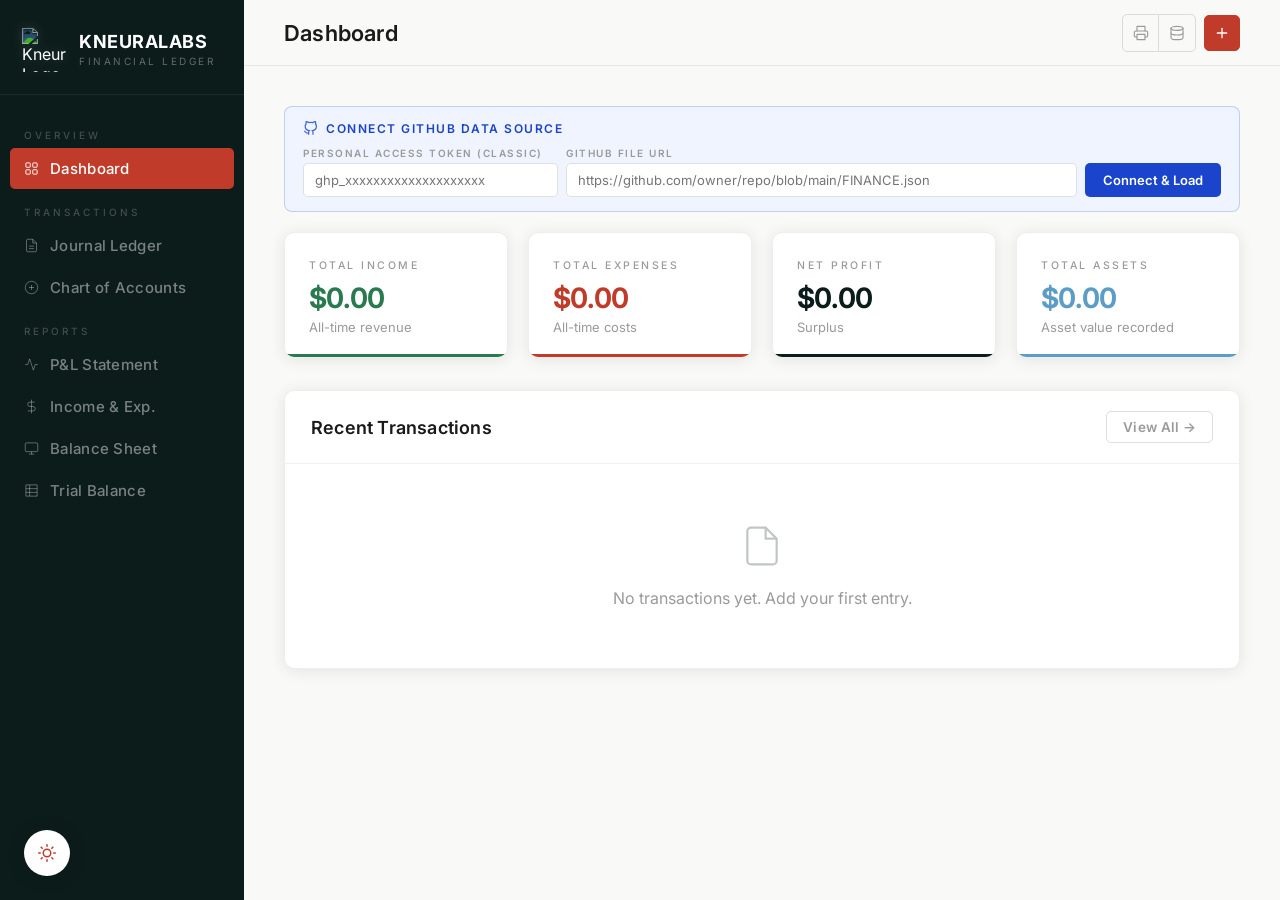
==== commit 91fe204d: "Add files via upload" ====
--- a/index.html
+++ b/index.html
@@ -21,6 +21,77 @@
   --safe-b:env(safe-area-inset-bottom,0px);
   --safe-l:env(safe-area-inset-left,0px);
   --safe-r:env(safe-area-inset-right,0px);
+}
+/* ─── DARK MODE VARIABLES ─── */
+[data-theme="dark"]{
+  --dark:#1E3A36;--off-white:#111918;--light:#1A2928;--mid:#6E8280;--ink:#E8EDEC;
+  --green:#3DAB6E;--green-bg:#0E2318;--red-bg:#2A0F0D;
+  --sc:0 2px 16px rgba(0,0,0,.32);--se:0 8px 40px rgba(0,0,0,.44);
+}
+[data-theme="dark"] body{background:var(--off-white);color:var(--ink);}
+[data-theme="dark"] .sidebar{background:#0D1F1D;border-right:1px solid rgba(255,255,255,.05);}
+[data-theme="dark"] .topbar{background:rgba(17,25,24,.94);border-bottom-color:rgba(255,255,255,.07);}
+[data-theme="dark"] .stat-card,[data-theme="dark"] .tbl-wrap,[data-theme="dark"] .modal{background:#1C2C2A;border-color:rgba(255,255,255,.07);}
+[data-theme="dark"] thead{background:#162422;}
+[data-theme="dark"] th{color:#5E8480;}
+[data-theme="dark"] td{border-bottom-color:rgba(255,255,255,.05);}
+[data-theme="dark"] tr:hover td{background:rgba(255,255,255,.03);}
+[data-theme="dark"] input,[data-theme="dark"] select,[data-theme="dark"] textarea{background:#162422;border-color:rgba(255,255,255,.12);color:var(--ink);}
+[data-theme="dark"] input:focus,[data-theme="dark"] select:focus,[data-theme="dark"] textarea:focus{background:#1C2C2A;border-color:rgba(255,255,255,.35);box-shadow:0 0 0 3px rgba(255,255,255,.05);}
+[data-theme="dark"] .si{background:#1C2C2A;border-color:rgba(255,255,255,.1);}
+[data-theme="dark"] .si:focus{border-color:rgba(255,255,255,.35);}
+[data-theme="dark"] .btn-ghost{border-color:rgba(255,255,255,.18);color:#9BB5B2;}
+[data-theme="dark"] .btn-ghost:hover{border-color:rgba(255,255,255,.45);color:var(--ink);}
+[data-theme="dark"] .period-btn{border-color:rgba(255,255,255,.15);color:#7A9E9A;}
+[data-theme="dark"] .period-btn.active{background:#3DAB6E;border-color:#3DAB6E;color:#fff;}
+[data-theme="dark"] .rpt-row:hover{background:rgba(255,255,255,.03);}
+[data-theme="dark"] .rpt-row.tot,[data-theme="dark"] .tbl-hdr{background:#162422;}
+[data-theme="dark"] .bl{background:rgba(255,255,255,.08);color:#9BB5B2;}
+[data-theme="dark"] .bq{background:rgba(255,255,255,.06);color:#7A9E9A;}
+[data-theme="dark"] .bi{background:rgba(61,171,110,.18);color:#3DAB6E;}
+[data-theme="dark"] .be{background:rgba(193,59,42,.2);color:#E05A48;}
+[data-theme="dark"] .ba{background:rgba(92,157,200,.15);color:#7AB4D8;}
+[data-theme="dark"] .gh-bar{background:#14231F;border-color:rgba(26,68,204,.3);}
+[data-theme="dark"] .gh-fields input{background:#1C2C2A;border-color:rgba(255,255,255,.12);color:var(--ink);}
+[data-theme="dark"] .tbl-scroll::after{background:linear-gradient(to right,transparent,rgba(28,44,42,.9));}
+[data-theme="dark"] #ftxnid{background:#162422!important;}
+
+/* ─── DARK/LIGHT FLOATING TOGGLE ─── */
+#theme-toggle{
+  position:fixed;
+  bottom:max(24px,calc(var(--safe-b) + 16px));
+  left:max(24px,calc(var(--safe-l) + 16px));
+  z-index:290;
+  width:46px;height:46px;
+  border-radius:50%;
+  border:none;
+  cursor:pointer;
+  display:flex;align-items:center;justify-content:center;
+  background:#fff;
+  box-shadow:0 2px 18px rgba(11,28,26,.18),0 1px 4px rgba(11,28,26,.10);
+  transition:background 220ms var(--es),box-shadow 220ms var(--es),transform 160ms var(--em);
+  -webkit-tap-highlight-color:transparent;
+  touch-action:manipulation;
+  will-change:transform;
+}
+#theme-toggle:hover{transform:scale(1.08);box-shadow:0 4px 24px rgba(11,28,26,.22);}
+#theme-toggle:active{transform:scale(.94);}
+[data-theme="dark"] #theme-toggle{background:#1C2C2A;box-shadow:0 2px 18px rgba(0,0,0,.4);}
+#theme-toggle .icon-sun,#theme-toggle .icon-moon{position:absolute;transition:opacity 200ms var(--es),transform 280ms var(--es);}
+#theme-toggle .icon-sun{opacity:1;transform:scale(1) rotate(0deg);}
+#theme-toggle .icon-moon{opacity:0;transform:scale(.6) rotate(-30deg);}
+[data-theme="dark"] #theme-toggle .icon-sun{opacity:0;transform:scale(.6) rotate(30deg);}
+[data-theme="dark"] #theme-toggle .icon-moon{opacity:1;transform:scale(1) rotate(0deg);}
+/* Keep toggle visible above sidebar on mobile */
+@media(max-width:768px){
+  #theme-toggle{
+    bottom:max(20px,calc(var(--safe-b) + 14px));
+    left:max(16px,calc(var(--safe-l) + 12px));
+    width:42px;height:42px;
+  }
+}
+@media(max-height:500px) and (orientation:landscape){
+  #theme-toggle{bottom:max(12px,calc(var(--safe-b) + 8px));left:max(14px,calc(var(--safe-l) + 8px));width:38px;height:38px;}
 }
 *{box-sizing:border-box;margin:0;padding:0;}
 html{-webkit-font-smoothing:antialiased;-moz-osx-font-smoothing:grayscale;text-rendering:optimizeLegibility;scroll-behavior:smooth;}
@@ -1525,9 +1596,52 @@
 
 // ─── INIT ───
 (async () => { await _load(); renderStats(); renderRecent(); popAccSel(); setTimeout(initScrollIndicators,100); })();
+
+// ─── THEME TOGGLE ───
+// Apply theme before paint to avoid flash (root element is available immediately)
+(function(){
+  const saved = (() => { try { return localStorage.getItem('kneuralabs_theme'); } catch(e){ return null; } })();
+  const prefersDark = !saved && window.matchMedia('(prefers-color-scheme: dark)').matches;
+  if (saved === 'dark' || prefersDark) document.documentElement.setAttribute('data-theme', 'dark');
+})();
+
+document.addEventListener('DOMContentLoaded', function() {
+  const THEME_KEY = 'kneuralabs_theme';
+  const root = document.documentElement;
+  const btn = document.getElementById('theme-toggle');
+  if (!btn) return;
+
+  function setTheme(dark) {
+    root.setAttribute('data-theme', dark ? 'dark' : 'light');
+    btn.setAttribute('aria-label', dark ? 'Switch to light mode' : 'Switch to dark mode');
+    try { localStorage.setItem(THEME_KEY, dark ? 'dark' : 'light'); } catch(e){}
+  }
+
+  btn.addEventListener('click', () => {
+    setTheme(root.getAttribute('data-theme') !== 'dark');
+  });
+
+  window.matchMedia('(prefers-color-scheme: dark)').addEventListener('change', e => {
+    const hasSaved = (() => { try { return localStorage.getItem(THEME_KEY); } catch(e){ return null; } })();
+    if (!hasSaved) setTheme(e.matches);
+  });
+});
 </script>
 <!-- DB STATUS TOAST -->
 <div id="db-status" role="status" aria-live="polite"></div>
 
+<!-- DARK/LIGHT TOGGLE -->
+<button id="theme-toggle" aria-label="Toggle dark mode" title="Toggle dark/light mode">
+  <svg class="icon-sun" width="18" height="18" viewBox="0 0 24 24" fill="none" stroke="#C13B2A" stroke-width="2" stroke-linecap="round" stroke-linejoin="round">
+    <circle cx="12" cy="12" r="5"/><line x1="12" y1="1" x2="12" y2="3"/><line x1="12" y1="21" x2="12" y2="23"/>
+    <line x1="4.22" y1="4.22" x2="5.64" y2="5.64"/><line x1="18.36" y1="18.36" x2="19.78" y2="19.78"/>
+    <line x1="1" y1="12" x2="3" y2="12"/><line x1="21" y1="12" x2="23" y2="12"/>
+    <line x1="4.22" y1="19.78" x2="5.64" y2="18.36"/><line x1="18.36" y1="5.64" x2="19.78" y2="4.22"/>
+  </svg>
+  <svg class="icon-moon" width="17" height="17" viewBox="0 0 24 24" fill="none" stroke="#7AB4D8" stroke-width="2" stroke-linecap="round" stroke-linejoin="round">
+    <path d="M21 12.79A9 9 0 1111.21 3 7 7 0 0021 12.79z"/>
+  </svg>
+</button>
+
 </body>
 </html>
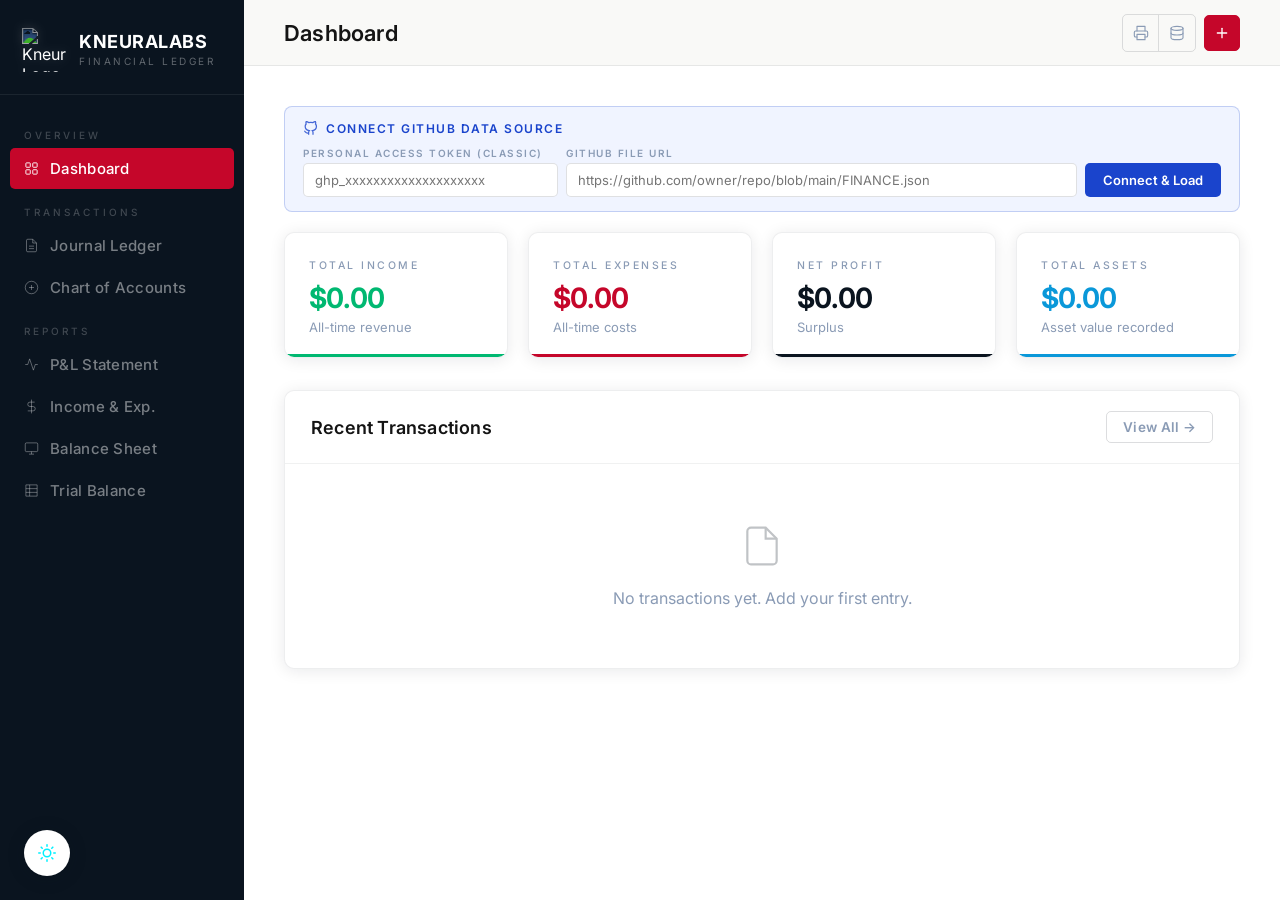
==== commit de7c12c4: "Add files via upload" ====
--- a/index.html
+++ b/index.html
@@ -3,7 +3,7 @@
 <head>
 <meta charset="UTF-8">
 <meta name="viewport" content="width=device-width, initial-scale=1.0, viewport-fit=cover, shrink-to-fit=no">
-<meta name="theme-color" content="#0B1C1A">
+<meta name="theme-color" content="#0A141F">
 <meta name="color-scheme" content="light">
 <title>Kneuralabs — Financial Ledger</title>
 <link rel="preconnect" href="https://fonts.googleapis.com">
@@ -11,10 +11,10 @@
 <link href="https://fonts.googleapis.com/css2?family=Inter:wght@300;400;500;600;700&display=swap" rel="stylesheet">
 <style>
 :root{
-  --dark:#0B1C1A;--vermilion:#C13B2A;--sky:#5C9DC8;
-  --off-white:#F9F9F7;--light:#F0F0EE;--mid:#9A9A9A;--ink:#1A1A1A;
-  --green:#2A7A4F;--green-bg:#EAF4EE;--red-bg:#FCECEA;
-  --sc:0 2px 16px rgba(11,28,26,.09);--se:0 8px 40px rgba(11,28,26,.14);
+  --dark:#0A141F;--vermilion:#C5062A;--sky:#0A98D9;
+  --off-white:#FFFFFF;--light:#EEF1F5;--mid:#8A9BB5;--ink:#141414;
+  --green:#00B871;--green-bg:#EAF5F9;--red-bg:#FDE8E8;
+  --sc:0 2px 16px rgba(10,20,31,.09);--se:0 8px 40px rgba(10,20,31,.14);
   --em:cubic-bezier(0,0,.2,1);--es:cubic-bezier(.4,0,.2,1);
   --r:10px;--rb:5px;--sw:244px;--font:'Inter', sans-serif;
   --safe-t:env(safe-area-inset-top,0px);
@@ -24,37 +24,37 @@
 }
 /* ─── DARK MODE VARIABLES ─── */
 [data-theme="dark"]{
-  --dark:#1E3A36;--off-white:#111918;--light:#1A2928;--mid:#6E8280;--ink:#E8EDEC;
-  --green:#3DAB6E;--green-bg:#0E2318;--red-bg:#2A0F0D;
+  --dark:#204376;--off-white:#0A141F;--light:#162D4A;--mid:#8A9BB5;--ink:#FFFFFF;
+  --green:#00B871;--green-bg:#0D2035;--red-bg:#2A0D0D;
   --sc:0 2px 16px rgba(0,0,0,.32);--se:0 8px 40px rgba(0,0,0,.44);
 }
 [data-theme="dark"] body{background:var(--off-white);color:var(--ink);}
-[data-theme="dark"] .sidebar{background:#0D1F1D;border-right:1px solid rgba(255,255,255,.05);}
-[data-theme="dark"] .topbar{background:rgba(17,25,24,.94);border-bottom-color:rgba(255,255,255,.07);}
-[data-theme="dark"] .stat-card,[data-theme="dark"] .tbl-wrap,[data-theme="dark"] .modal{background:#1C2C2A;border-color:rgba(255,255,255,.07);}
-[data-theme="dark"] thead{background:#162422;}
-[data-theme="dark"] th{color:#5E8480;}
+[data-theme="dark"] .sidebar{background:#0A141F;border-right:1px solid rgba(255,255,255,.05);}
+[data-theme="dark"] .topbar{background:rgba(10,20,31,.94);border-bottom-color:rgba(255,255,255,.07);}
+[data-theme="dark"] .stat-card,[data-theme="dark"] .tbl-wrap,[data-theme="dark"] .modal{background:#162D4A;border-color:rgba(255,255,255,.07);}
+[data-theme="dark"] thead{background:#0A141F;}
+[data-theme="dark"] th{color:#8A9BB5;}
 [data-theme="dark"] td{border-bottom-color:rgba(255,255,255,.05);}
 [data-theme="dark"] tr:hover td{background:rgba(255,255,255,.03);}
-[data-theme="dark"] input,[data-theme="dark"] select,[data-theme="dark"] textarea{background:#162422;border-color:rgba(255,255,255,.12);color:var(--ink);}
-[data-theme="dark"] input:focus,[data-theme="dark"] select:focus,[data-theme="dark"] textarea:focus{background:#1C2C2A;border-color:rgba(255,255,255,.35);box-shadow:0 0 0 3px rgba(255,255,255,.05);}
-[data-theme="dark"] .si{background:#1C2C2A;border-color:rgba(255,255,255,.1);}
+[data-theme="dark"] input,[data-theme="dark"] select,[data-theme="dark"] textarea{background:#0A141F;border-color:rgba(255,255,255,.12);color:var(--ink);}
+[data-theme="dark"] input:focus,[data-theme="dark"] select:focus,[data-theme="dark"] textarea:focus{background:#162D4A;border-color:rgba(255,255,255,.35);box-shadow:0 0 0 3px rgba(255,255,255,.05);}
+[data-theme="dark"] .si{background:#162D4A;border-color:rgba(255,255,255,.1);}
 [data-theme="dark"] .si:focus{border-color:rgba(255,255,255,.35);}
-[data-theme="dark"] .btn-ghost{border-color:rgba(255,255,255,.18);color:#9BB5B2;}
+[data-theme="dark"] .btn-ghost{border-color:rgba(255,255,255,.18);color:#8A9BB5;}
 [data-theme="dark"] .btn-ghost:hover{border-color:rgba(255,255,255,.45);color:var(--ink);}
-[data-theme="dark"] .period-btn{border-color:rgba(255,255,255,.15);color:#7A9E9A;}
-[data-theme="dark"] .period-btn.active{background:#3DAB6E;border-color:#3DAB6E;color:#fff;}
+[data-theme="dark"] .period-btn{border-color:rgba(255,255,255,.15);color:#8A9BB5;}
+[data-theme="dark"] .period-btn.active{background:#00B871;border-color:#00B871;color:#fff;}
 [data-theme="dark"] .rpt-row:hover{background:rgba(255,255,255,.03);}
-[data-theme="dark"] .rpt-row.tot,[data-theme="dark"] .tbl-hdr{background:#162422;}
-[data-theme="dark"] .bl{background:rgba(255,255,255,.08);color:#9BB5B2;}
-[data-theme="dark"] .bq{background:rgba(255,255,255,.06);color:#7A9E9A;}
-[data-theme="dark"] .bi{background:rgba(61,171,110,.18);color:#3DAB6E;}
-[data-theme="dark"] .be{background:rgba(193,59,42,.2);color:#E05A48;}
-[data-theme="dark"] .ba{background:rgba(92,157,200,.15);color:#7AB4D8;}
-[data-theme="dark"] .gh-bar{background:#14231F;border-color:rgba(26,68,204,.3);}
-[data-theme="dark"] .gh-fields input{background:#1C2C2A;border-color:rgba(255,255,255,.12);color:var(--ink);}
-[data-theme="dark"] .tbl-scroll::after{background:linear-gradient(to right,transparent,rgba(28,44,42,.9));}
-[data-theme="dark"] #ftxnid{background:#162422!important;}
+[data-theme="dark"] .rpt-row.tot,[data-theme="dark"] .tbl-hdr{background:#0A141F;}
+[data-theme="dark"] .bl{background:rgba(255,255,255,.08);color:#8A9BB5;}
+[data-theme="dark"] .bq{background:rgba(255,255,255,.06);color:#8A9BB5;}
+[data-theme="dark"] .bi{background:rgba(0,184,113,.18);color:#00B871;}
+[data-theme="dark"] .be{background:rgba(229,62,62,.2);color:#E53E3E;}
+[data-theme="dark"] .ba{background:rgba(10,152,217,.15);color:#0A98D9;}
+[data-theme="dark"] .gh-bar{background:#0A141F;border-color:rgba(10,152,217,.3);}
+[data-theme="dark"] .gh-fields input{background:#162D4A;border-color:rgba(255,255,255,.12);color:var(--ink);}
+[data-theme="dark"] .tbl-scroll::after{background:linear-gradient(to right,transparent,rgba(10,20,31,.9));}
+[data-theme="dark"] #ftxnid{background:#0A141F!important;}
 
 /* ─── DARK/LIGHT FLOATING TOGGLE ─── */
 #theme-toggle{
@@ -68,15 +68,15 @@
   cursor:pointer;
   display:flex;align-items:center;justify-content:center;
   background:#fff;
-  box-shadow:0 2px 18px rgba(11,28,26,.18),0 1px 4px rgba(11,28,26,.10);
+  box-shadow:0 2px 18px rgba(10,20,31,.18),0 1px 4px rgba(10,20,31,.10);
   transition:background 220ms var(--es),box-shadow 220ms var(--es),transform 160ms var(--em);
   -webkit-tap-highlight-color:transparent;
   touch-action:manipulation;
   will-change:transform;
 }
-#theme-toggle:hover{transform:scale(1.08);box-shadow:0 4px 24px rgba(11,28,26,.22);}
+#theme-toggle:hover{transform:scale(1.08);box-shadow:0 4px 24px rgba(10,20,31,.22);}
 #theme-toggle:active{transform:scale(.94);}
-[data-theme="dark"] #theme-toggle{background:#1C2C2A;box-shadow:0 2px 18px rgba(0,0,0,.4);}
+[data-theme="dark"] #theme-toggle{background:#162D4A;box-shadow:0 2px 18px rgba(0,0,0,.4);}
 #theme-toggle .icon-sun,#theme-toggle .icon-moon{position:absolute;transition:opacity 200ms var(--es),transform 280ms var(--es);}
 #theme-toggle .icon-sun{opacity:1;transform:scale(1) rotate(0deg);}
 #theme-toggle .icon-moon{opacity:0;transform:scale(.6) rotate(-30deg);}
@@ -119,7 +119,7 @@
 
 /* ─── MAIN ─── */
 .main{margin-left:var(--sw);min-height:100vh;display:flex;flex-direction:column;}
-.topbar{position:sticky;top:0;z-index:50;background:rgba(249,249,247,.94);backdrop-filter:blur(14px);-webkit-backdrop-filter:blur(14px);border-bottom:1px solid rgba(11,28,26,.08);padding:0 max(40px, calc(var(--safe-r) + 20px)) 0 max(40px, calc(var(--safe-l) + 20px));height:66px;display:flex;align-items:center;justify-content:space-between;gap:12px;}
+.topbar{position:sticky;top:0;z-index:50;background:rgba(249,249,247,.94);backdrop-filter:blur(14px);-webkit-backdrop-filter:blur(14px);border-bottom:1px solid rgba(10,20,31,.08);padding:0 max(40px, calc(var(--safe-r) + 20px)) 0 max(40px, calc(var(--safe-l) + 20px));height:66px;display:flex;align-items:center;justify-content:space-between;gap:12px;}
 .topbar h1{font-family:var(--font);font-weight:600;font-size:22px;color:var(--ink);letter-spacing:.2px;white-space:nowrap;overflow:hidden;text-overflow:ellipsis;min-width:0;}
 .topbar-actions{display:flex;gap:8px;align-items:center;flex-shrink:0;}
 
@@ -129,7 +129,7 @@
 .btn-primary:active{transform:scale(.96);}
 .btn-primary{background:var(--vermilion);color:#fff;}
 .btn-primary:hover{background:#a8301f;box-shadow:var(--sc);}
-.btn-ghost{background:transparent;color:var(--mid);border:1.5px solid rgba(11,28,26,.14);}
+.btn-ghost{background:transparent;color:var(--mid);border:1.5px solid rgba(10,20,31,.14);}
 .btn-ghost:hover{border-color:var(--dark);color:var(--dark);}
 .btn-sm{padding:7px 16px;font-size:13.5px;}
 .btn-edit{background:transparent;border:none;color:#1A44CC;cursor:pointer;padding:4px 7px;font-size:13px;border-radius:var(--rb);transition:background 150ms;-webkit-tap-highlight-color:transparent;}
@@ -149,7 +149,7 @@
 
 /* ─── STAT CARDS ─── */
 .stat-grid{display:grid;grid-template-columns:repeat(4,1fr);gap:20px;margin-bottom:32px;}
-.stat-card{background:#fff;border:1px solid rgba(11,28,26,.07);border-radius:var(--r);padding:26px 24px 22px;box-shadow:var(--sc);position:relative;overflow:hidden;transition:transform 200ms var(--em),box-shadow 200ms var(--em);will-change:transform;cursor:default;animation:cardIn 360ms var(--es) both;}
+.stat-card{background:#fff;border:1px solid rgba(10,20,31,.07);border-radius:var(--r);padding:26px 24px 22px;box-shadow:var(--sc);position:relative;overflow:hidden;transition:transform 200ms var(--em),box-shadow 200ms var(--em);will-change:transform;cursor:default;animation:cardIn 360ms var(--es) both;}
 .stat-grid .stat-card:nth-child(1){animation-delay:30ms;}
 .stat-grid .stat-card:nth-child(2){animation-delay:80ms;}
 .stat-grid .stat-card:nth-child(3){animation-delay:130ms;}
@@ -169,16 +169,16 @@
 .stat-sub{font-size:13px;color:var(--mid);}
 
 /* ─── TABLE WRAPPER ─── */
-.tbl-wrap{background:#fff;border:1px solid rgba(11,28,26,.07);border-radius:var(--r);box-shadow:var(--sc);overflow:hidden;}
+.tbl-wrap{background:#fff;border:1px solid rgba(10,20,31,.07);border-radius:var(--r);box-shadow:var(--sc);overflow:hidden;}
 .tbl-scroll{overflow-x:auto;-webkit-overflow-scrolling:touch;}
-.tbl-hdr{padding:20px 26px;display:flex;align-items:center;justify-content:space-between;border-bottom:1px solid rgba(11,28,26,.06);flex-wrap:wrap;gap:10px;}
+.tbl-hdr{padding:20px 26px;display:flex;align-items:center;justify-content:space-between;border-bottom:1px solid rgba(10,20,31,.06);flex-wrap:wrap;gap:10px;}
 .tbl-hdr h3{font-family:var(--font);font-size:18px;font-weight:600;color:var(--ink);letter-spacing:.2px;}
 table{width:100%;border-collapse:collapse;font-size:14.5px;min-width:500px;}
 thead{background:var(--light);}
 th{padding:11px 22px;text-align:left;font-family:var(--font);font-size:10px;font-weight:600;letter-spacing:2.5px;text-transform:uppercase;color:var(--mid);white-space:nowrap;}
-td{padding:13px 22px;border-bottom:1px solid rgba(11,28,26,.045);color:var(--ink);font-family:var(--font);}
+td{padding:13px 22px;border-bottom:1px solid rgba(10,20,31,.045);color:var(--ink);font-family:var(--font);}
 tr:last-child td{border-bottom:none;}
-tr:hover td{background:rgba(11,28,26,.018);}
+tr:hover td{background:rgba(10,20,31,.018);}
 tr{transition:background 100ms;}
 .ap{color:var(--green);font-weight:600;font-variant-numeric:tabular-nums;}
 .an{color:var(--vermilion);font-weight:600;font-variant-numeric:tabular-nums;}
@@ -189,11 +189,11 @@
 .bi{background:var(--green-bg);color:var(--green);}
 .be{background:var(--red-bg);color:var(--vermilion);}
 .ba{background:rgba(92,157,200,.12);color:var(--sky);}
-.bl{background:rgba(11,28,26,.08);color:var(--dark);}
-.bq{background:rgba(11,28,26,.05);color:var(--mid);}
+.bl{background:rgba(10,20,31,.08);color:var(--dark);}
+.bq{background:rgba(10,20,31,.05);color:var(--mid);}
 
 /* ─── MODAL ─── */
-.modal-ov{position:fixed;inset:0;background:rgba(11,28,26,.52);display:flex;align-items:center;justify-content:center;z-index:200;backdrop-filter:blur(7px);-webkit-backdrop-filter:blur(7px);opacity:0;pointer-events:none;transition:opacity 260ms var(--es);padding:16px;}
+.modal-ov{position:fixed;inset:0;background:rgba(10,20,31,.52);display:flex;align-items:center;justify-content:center;z-index:200;backdrop-filter:blur(7px);-webkit-backdrop-filter:blur(7px);opacity:0;pointer-events:none;transition:opacity 260ms var(--es);padding:16px;}
 .modal-ov.open{opacity:1;pointer-events:all;}
 .modal{background:#fff;border-radius:var(--r);padding:34px;width:100%;max-width:540px;transform:translateY(20px) scale(.97);transition:transform 280ms var(--es);max-height:92vh;overflow-y:auto;box-shadow:var(--se);-webkit-overflow-scrolling:touch;}
 .modal-ov.open .modal{transform:translateY(0) scale(1);transition:transform 280ms var(--es);}
@@ -203,13 +203,13 @@
 .fgg{display:flex;flex-direction:column;gap:7px;}
 .fgg.full{grid-column:1/-1;}
 label{font-family:var(--font);font-size:10.5px;font-weight:600;letter-spacing:2.5px;text-transform:uppercase;color:var(--mid);}
-input,select,textarea{background:var(--off-white);border:1.5px solid rgba(11,28,26,.11);border-radius:var(--rb);padding:10px 13px;color:var(--ink);font-family:var(--font);font-size:15px;transition:border-color 150ms var(--em);outline:none;width:100%;}
-input:focus,select:focus,textarea:focus{border-color:var(--dark);background:#fff;box-shadow:0 0 0 3px rgba(11,28,26,.07);}
+input,select,textarea{background:var(--off-white);border:1.5px solid rgba(10,20,31,.11);border-radius:var(--rb);padding:10px 13px;color:var(--ink);font-family:var(--font);font-size:15px;transition:border-color 150ms var(--em);outline:none;width:100%;}
+input:focus,select:focus,textarea:focus{border-color:var(--dark);background:#fff;box-shadow:0 0 0 3px rgba(10,20,31,.07);}
 textarea{resize:vertical;min-height:76px;}
 .mf{display:flex;gap:10px;justify-content:flex-end;margin-top:26px;flex-wrap:wrap;}
 
 /* ─── REPORT ─── */
-.rpt-hdr{text-align:center;padding:36px 24px 26px;border-bottom:1px solid rgba(11,28,26,.08);margin-bottom:0;}
+.rpt-hdr{text-align:center;padding:36px 24px 26px;border-bottom:1px solid rgba(10,20,31,.08);margin-bottom:0;}
 .rpt-co{font-family:var(--font);font-weight:700;font-size:30px;letter-spacing:5px;color:var(--dark);}
 .rpt-title{font-family:var(--font);font-size:13px;font-weight:500;letter-spacing:3px;text-transform:uppercase;color:var(--mid);margin-top:5px;}
 .rpt-period{font-size:13.5px;color:var(--mid);margin-top:5px;}
@@ -218,26 +218,26 @@
 .rpt-sec.red{border-left-color:var(--vermilion);color:var(--vermilion);background:var(--red-bg);}
 .rpt-sec.grn{border-left-color:var(--green);color:var(--green);background:var(--green-bg);}
 .rpt-sec.blu{border-left-color:var(--sky);color:var(--sky);background:rgba(92,157,200,.08);}
-.rpt-row{display:flex;justify-content:space-between;align-items:center;padding:12px 22px;border-bottom:1px solid rgba(11,28,26,.04);font-size:15px;transition:background 150ms;font-family:var(--font);}
-.rpt-row:hover{background:rgba(11,28,26,.018);}
-.rpt-row.tot{font-family:var(--font);font-weight:700;background:var(--light);border-top:1px solid rgba(11,28,26,.08);border-bottom:1px solid rgba(11,28,26,.08);}
+.rpt-row{display:flex;justify-content:space-between;align-items:center;padding:12px 22px;border-bottom:1px solid rgba(10,20,31,.04);font-size:15px;transition:background 150ms;font-family:var(--font);}
+.rpt-row:hover{background:rgba(10,20,31,.018);}
+.rpt-row.tot{font-family:var(--font);font-weight:700;background:var(--light);border-top:1px solid rgba(10,20,31,.08);border-bottom:1px solid rgba(10,20,31,.08);}
 .rpt-row.net{font-family:var(--font);font-weight:700;font-size:17px;background:var(--dark);color:#fff;border-radius:0 0 8px 8px;padding:16px 22px;margin-top:4px;}
 .rpt-row.net .rv{color:#fff;}
 .rv{font-family:var(--font);font-weight:600;font-variant-numeric:tabular-nums;}
 .bal-row{background:var(--green-bg);color:var(--green);border-radius:var(--rb);padding:13px 22px;display:flex;justify-content:space-between;font-family:var(--font);font-weight:600;font-size:14px;margin:14px 22px 22px;flex-wrap:wrap;gap:6px;}
 .bal-row.no{background:var(--red-bg);color:var(--vermilion);}
 .two-col{display:grid;grid-template-columns:1fr 1fr;}
-.two-col>div:first-child{border-right:1px solid rgba(11,28,26,.07);}
+.two-col>div:first-child{border-right:1px solid rgba(10,20,31,.07);}
 
 /* ─── PERIOD BUTTONS ─── */
 .period-wrap{display:flex;gap:8px;margin-bottom:26px;flex-wrap:wrap;}
-.period-btn{padding:8px 18px;border-radius:var(--rb);border:1.5px solid rgba(11,28,26,.14);background:transparent;color:var(--mid);font-family:var(--font);font-size:14px;font-weight:500;cursor:pointer;transition:all 160ms var(--em);}
+.period-btn{padding:8px 18px;border-radius:var(--rb);border:1.5px solid rgba(10,20,31,.14);background:transparent;color:var(--mid);font-family:var(--font);font-size:14px;font-weight:500;cursor:pointer;transition:all 160ms var(--em);}
 .period-btn:hover{border-color:var(--dark);color:var(--dark);}
 .period-btn.active{background:var(--dark);color:#fff;border-color:var(--dark);}
 
 /* ─── SEARCH ─── */
 .flex-gap{display:flex;gap:10px;flex-wrap:wrap;align-items:center;margin-bottom:22px;}
-.si{background:#fff;border:1.5px solid rgba(11,28,26,.11);border-radius:var(--rb);padding:9px 15px;color:var(--ink);font-family:var(--font);font-size:15px;outline:none;transition:border-color 150ms var(--em);}
+.si{background:#fff;border:1.5px solid rgba(10,20,31,.11);border-radius:var(--rb);padding:9px 15px;color:var(--ink);font-family:var(--font);font-size:15px;outline:none;transition:border-color 150ms var(--em);}
 .si:focus{border-color:var(--dark);}
 .si-search{min-width:220px;flex:1 1 220px;}
 .si-filter{min-width:150px;}
@@ -253,7 +253,7 @@
 .empty p{font-size:16px;}
 
 /* ─── MOBILE OVERLAY ─── */
-#mob-ov{display:none;position:fixed;inset:0;background:rgba(11,28,26,.48);z-index:99;-webkit-tap-highlight-color:transparent;}
+#mob-ov{display:none;position:fixed;inset:0;background:rgba(10,20,31,.48);z-index:99;-webkit-tap-highlight-color:transparent;}
 
 /* ─── SECTION HEADER ─── */
 .sec-head{display:flex;justify-content:flex-end;margin-bottom:22px;}
@@ -317,7 +317,7 @@
   .fg{grid-template-columns:1fr;}
   .fgg.full{grid-column:1;}
   .two-col{grid-template-columns:1fr;}
-  .two-col>div:first-child{border-right:none;border-bottom:1px solid rgba(11,28,26,.07);}
+  .two-col>div:first-child{border-right:none;border-bottom:1px solid rgba(10,20,31,.07);}
   /* Bottom sheet modal on tablet/mobile */
   .modal-ov{align-items:flex-end;padding:0;}
   .modal{border-radius:16px 16px 0 0;max-width:100%;max-height:90vh;padding:28px 24px calc(28px + var(--safe-b));transform:translateY(100%);}
@@ -397,11 +397,11 @@
 }
 
 /* ─── TOPBAR ICON BUTTONS ─── */
-.tb-btn-group{display:flex;border:1.5px solid rgba(11,28,26,.13);border-radius:var(--rb);overflow:hidden;}
-.tb-btn-group .tb-icon-btn{border-radius:0;border:none;border-right:1.5px solid rgba(11,28,26,.13);}
+.tb-btn-group{display:flex;border:1.5px solid rgba(10,20,31,.13);border-radius:var(--rb);overflow:hidden;}
+.tb-btn-group .tb-icon-btn{border-radius:0;border:none;border-right:1.5px solid rgba(10,20,31,.13);}
 .tb-btn-group .tb-icon-btn:last-child{border-right:none;}
-.tb-icon-btn{position:relative;width:36px;height:36px;display:inline-flex;align-items:center;justify-content:center;background:transparent;border:1.5px solid rgba(11,28,26,.13);border-radius:var(--rb);cursor:pointer;color:var(--mid);transition:background 150ms var(--em),color 150ms var(--em),border-color 150ms var(--em);-webkit-tap-highlight-color:transparent;touch-action:manipulation;flex-shrink:0;}
-.tb-icon-btn:hover{background:rgba(11,28,26,.05);color:var(--ink);border-color:rgba(11,28,26,.28);}
+.tb-icon-btn{position:relative;width:36px;height:36px;display:inline-flex;align-items:center;justify-content:center;background:transparent;border:1.5px solid rgba(10,20,31,.13);border-radius:var(--rb);cursor:pointer;color:var(--mid);transition:background 150ms var(--em),color 150ms var(--em),border-color 150ms var(--em);-webkit-tap-highlight-color:transparent;touch-action:manipulation;flex-shrink:0;}
+.tb-icon-btn:hover{background:rgba(10,20,31,.05);color:var(--ink);border-color:rgba(10,20,31,.28);}
 .tb-icon-btn:active{transform:scale(.93);}
 .tb-icon-btn svg{pointer-events:none;flex-shrink:0;}
 /* Tooltip */
@@ -411,24 +411,24 @@
 .tb-icon-add{background:var(--vermilion);border-color:var(--vermilion);color:#fff;}
 .tb-icon-add:hover{background:#a8301f;border-color:#a8301f;color:#fff;}
 /* DB button states */
-.tb-icon-db.success{background:#2A7A4F;border-color:#2A7A4F;color:#fff;transition:background 280ms ease,border-color 280ms ease,color 280ms ease;}
+.tb-icon-db.success{background:#00B871;border-color:#00B871;color:#fff;transition:background 280ms ease,border-color 280ms ease,color 280ms ease;}
 .tb-icon-db.error{background:var(--vermilion);border-color:var(--vermilion);color:#fff;transition:background 280ms ease,border-color 280ms ease,color 280ms ease;}
-#db-status{position:fixed;bottom:max(24px,calc(var(--safe-b) + 16px));right:max(24px,calc(var(--safe-r) + 16px));z-index:300;font-family:var(--font);font-size:12px;font-weight:500;letter-spacing:.2px;padding:9px 15px;border-radius:6px;background:var(--ink);color:#fff;box-shadow:0 4px 20px rgba(11,28,26,.22);opacity:0;transform:translateY(10px);transition:opacity 220ms var(--es),transform 220ms var(--es);pointer-events:none;white-space:nowrap;}
+#db-status{position:fixed;bottom:max(24px,calc(var(--safe-b) + 16px));right:max(24px,calc(var(--safe-r) + 16px));z-index:300;font-family:var(--font);font-size:12px;font-weight:500;letter-spacing:.2px;padding:9px 15px;border-radius:6px;background:var(--ink);color:#fff;box-shadow:0 4px 20px rgba(10,20,31,.22);opacity:0;transform:translateY(10px);transition:opacity 220ms var(--es),transform 220ms var(--es);pointer-events:none;white-space:nowrap;}
 #db-status.visible{opacity:1;transform:translateY(0);}
-#db-status.ok{background:#2A7A4F;}
-#db-status.err{background:#C13B2A;}
+#db-status.ok{background:#00B871;}
+#db-status.err{background:#E53E3E;}
 .gh-bar{background:#f0f4ff;border:1px solid rgba(26,68,204,.22);border-radius:8px;padding:14px 18px;margin-bottom:20px;font-family:var(--font);}
 .gh-bar-head{display:flex;align-items:center;gap:8px;font-size:12px;font-weight:600;letter-spacing:1.5px;text-transform:uppercase;color:#1A44CC;margin-bottom:11px;}
 .gh-bar-head svg{opacity:.8;}
 .gh-fields{display:grid;grid-template-columns:1fr 2fr auto;gap:8px;align-items:end;}
 .gh-fields label{font-size:10px;font-weight:600;letter-spacing:1.5px;text-transform:uppercase;color:var(--mid);display:block;margin-bottom:4px;}
-.gh-fields input{background:#fff;border:1.5px solid rgba(11,28,26,.13);border-radius:5px;padding:8px 11px;font-family:var(--font);font-size:13px;color:var(--ink);outline:none;width:100%;transition:border-color 150ms;}
+.gh-fields input{background:#fff;border:1.5px solid rgba(10,20,31,.13);border-radius:5px;padding:8px 11px;font-family:var(--font);font-size:13px;color:var(--ink);outline:none;width:100%;transition:border-color 150ms;}
 .gh-fields input:focus{border-color:#1A44CC;}
 .gh-connect-btn{padding:9px 18px;border-radius:5px;border:none;background:#1A44CC;color:#fff;font-family:var(--font);font-size:13px;font-weight:600;cursor:pointer;white-space:nowrap;transition:background 160ms;}
 .gh-connect-btn:hover{background:#1535a8;}
 .gh-status{margin-top:10px;font-size:12px;display:flex;align-items:center;gap:6px;}
-.gh-status.ok{color:#2A7A4F;} .gh-status.err{color:#C13B2A;} .gh-status.info{color:#1A44CC;}
-.gh-connected-bar{background:#eaf4ee;border:1px solid rgba(42,122,79,.25);border-radius:8px;padding:10px 16px;margin-bottom:20px;font-family:var(--font);font-size:12px;color:#2A7A4F;display:flex;align-items:center;gap:8px;justify-content:space-between;}
+.gh-status.ok{color:#00B871;} .gh-status.err{color:#E53E3E;} .gh-status.info{color:#0A98D9;}
+.gh-connected-bar{background:#EAF5F9;border:1px solid rgba(0,184,113,.25);border-radius:8px;padding:10px 16px;margin-bottom:20px;font-family:var(--font);font-size:12px;color:#00B871;display:flex;align-items:center;gap:8px;justify-content:space-between;}
 .gh-connected-bar button{background:none;border:none;cursor:pointer;font-family:var(--font);font-size:11px;color:var(--mid);text-decoration:underline;padding:0;}
 @keyframes ghSpin{to{transform:rotate(360deg);}}
 @media(max-width:768px){.gh-fields{grid-template-columns:1fr;}}
@@ -968,7 +968,7 @@
 function _setConnStatus(type, msg) {
   const el = document.getElementById('gh-conn-status');
   if (!el) return;
-  const colors = {ok:'#2A7A4F', warn:'#b45309', err:'#C13B2A', info:'#1A44CC', default:'#2A7A4F'};
+  const colors = {ok:'#00B871', warn:'#F6A623', err:'#E53E3E', info:'#0A98D9', default:'#00B871'};
   el.style.color = colors[type] || '';
   if (!msg) {
     el.innerHTML = `<svg width="13" height="13" viewBox="0 0 24 24" fill="none" stroke="currentColor" stroke-width="2.5" style="vertical-align:middle;margin-right:4px;"><polyline points="20 6 9 17 4 12"/></svg>Connected to GitHub · <span id="gh-connected-path" style="font-weight:700;">${_gh ? _gh.owner+'/'+_gh.repo+'/'+_gh.path : ''}</span>`;
@@ -1632,13 +1632,13 @@
 
 <!-- DARK/LIGHT TOGGLE -->
 <button id="theme-toggle" aria-label="Toggle dark mode" title="Toggle dark/light mode">
-  <svg class="icon-sun" width="18" height="18" viewBox="0 0 24 24" fill="none" stroke="#C13B2A" stroke-width="2" stroke-linecap="round" stroke-linejoin="round">
+  <svg class="icon-sun" width="18" height="18" viewBox="0 0 24 24" fill="none" stroke="#00F0FF" stroke-width="2" stroke-linecap="round" stroke-linejoin="round">
     <circle cx="12" cy="12" r="5"/><line x1="12" y1="1" x2="12" y2="3"/><line x1="12" y1="21" x2="12" y2="23"/>
     <line x1="4.22" y1="4.22" x2="5.64" y2="5.64"/><line x1="18.36" y1="18.36" x2="19.78" y2="19.78"/>
     <line x1="1" y1="12" x2="3" y2="12"/><line x1="21" y1="12" x2="23" y2="12"/>
     <line x1="4.22" y1="19.78" x2="5.64" y2="18.36"/><line x1="18.36" y1="5.64" x2="19.78" y2="4.22"/>
   </svg>
-  <svg class="icon-moon" width="17" height="17" viewBox="0 0 24 24" fill="none" stroke="#7AB4D8" stroke-width="2" stroke-linecap="round" stroke-linejoin="round">
+  <svg class="icon-moon" width="17" height="17" viewBox="0 0 24 24" fill="none" stroke="#0A98D9" stroke-width="2" stroke-linecap="round" stroke-linejoin="round">
     <path d="M21 12.79A9 9 0 1111.21 3 7 7 0 0021 12.79z"/>
   </svg>
 </button>
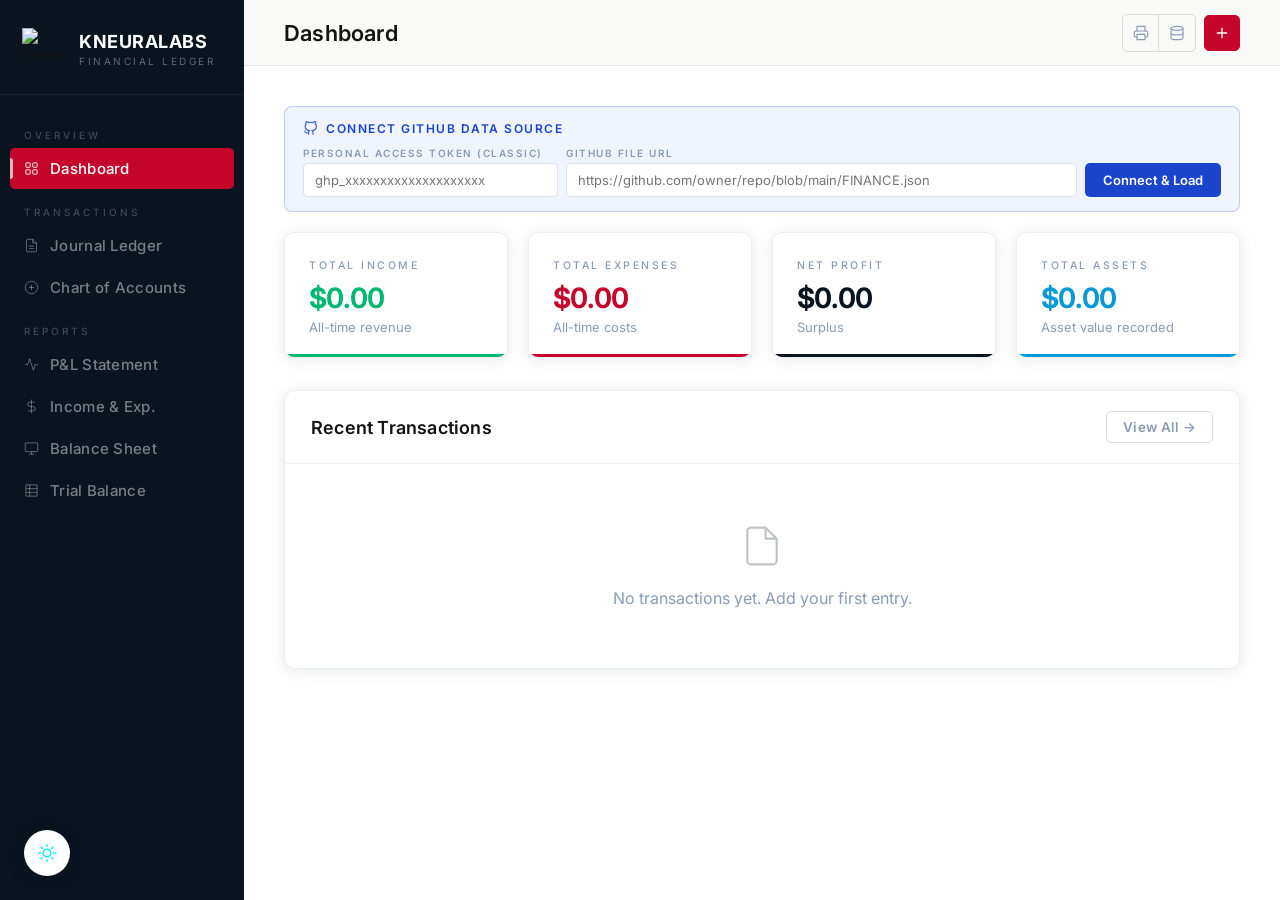
==== commit 57ccef89: "Add files via upload" ====
--- a/index.html
+++ b/index.html
@@ -6,6 +6,23 @@
 <meta name="theme-color" content="#0A141F">
 <meta name="color-scheme" content="light">
 <title>Kneuralabs — Financial Ledger</title>
+<meta name="description" content="Kneuralabs Financial Ledger — Track income, expenses, assets, and generate financial reports with ease.">
+<!-- Favicon -->
+<link rel="icon" type="image/png" href="https://raw.githubusercontent.com/kneuralabs/trax/main/LOGO.png">
+<link rel="apple-touch-icon" href="https://raw.githubusercontent.com/kneuralabs/trax/main/LOGO.png">
+<!-- Open Graph / Social Media Preview -->
+<meta property="og:type" content="website">
+<meta property="og:title" content="Kneuralabs — Financial Ledger">
+<meta property="og:description" content="Track income, expenses, assets & generate financial reports with ease.">
+<meta property="og:image" content="https://raw.githubusercontent.com/kneuralabs/trax/main/LOGO.png">
+<meta property="og:image:width" content="1200">
+<meta property="og:image:height" content="630">
+<meta property="og:site_name" content="Kneuralabs">
+<!-- Twitter Card -->
+<meta name="twitter:card" content="summary_large_image">
+<meta name="twitter:title" content="Kneuralabs — Financial Ledger">
+<meta name="twitter:description" content="Track income, expenses, assets & generate financial reports with ease.">
+<meta name="twitter:image" content="https://raw.githubusercontent.com/kneuralabs/trax/main/LOGO.png">
 <link rel="preconnect" href="https://fonts.googleapis.com">
 <link rel="preconnect" href="https://fonts.gstatic.com" crossorigin>
 <link href="https://fonts.googleapis.com/css2?family=Inter:wght@300;400;500;600;700&display=swap" rel="stylesheet">
@@ -103,10 +120,13 @@
 .sidebar{position:fixed;left:0;top:0;bottom:0;width:var(--sw);background:var(--dark);display:flex;flex-direction:column;z-index:100;transition:transform 300ms var(--es);will-change:transform;padding-top:var(--safe-t);padding-bottom:var(--safe-b);padding-left:var(--safe-l);overscroll-behavior:contain;}
 .logo-wrap{padding:28px 22px 22px;border-bottom:1px solid rgba(255,255,255,.07);display:flex;align-items:center;gap:13px;flex-shrink:0;}
 .logo-mark{width:44px;height:44px;flex-shrink:0;object-fit:contain;background:transparent;
-  /* Remove white bg: invert→screen on dark sidebar makes white disappear */
-  mix-blend-mode:screen;
-  filter:invert(1) hue-rotate(180deg) brightness(1.25) saturate(1.1) drop-shadow(0 0 5px rgba(255,255,255,.12));
-}
+  filter:none;
+  transition:transform 280ms ease,opacity 280ms ease;
+}
+.logo-mark:hover{transform:scale(1.06);opacity:.9;}
+[data-theme="dark"] .logo-mark{filter:none;}
+@media(max-width:768px){.logo-mark{width:38px;height:38px;}}
+@media(max-height:500px) and (orientation:landscape){.logo-mark{width:34px;height:34px;}}
 .logo-text{font-family:var(--font);font-weight:700;font-size:18px;letter-spacing:0.5px;color:#fff;line-height:1;}
 .logo-sub{font-family:var(--font);font-size:10px;letter-spacing:2.5px;color:rgba(255,255,255,.35);text-transform:uppercase;margin-top:4px;font-weight:400;}
 nav{flex:1;padding:18px 10px;display:flex;flex-direction:column;gap:1px;overflow-y:auto;-webkit-overflow-scrolling:touch;}
@@ -439,6 +459,65 @@
   .stat-card{animation:none!important;}
   .page.active{animation:none!important;}
 }
+
+/* ─── ENHANCED ANIMATIONS ─── */
+@keyframes shimmer{0%{background-position:-200% 0}100%{background-position:200% 0}}
+@keyframes pulse-ring{0%{transform:scale(.9);opacity:.7}70%{transform:scale(1.06);opacity:.15}100%{transform:scale(.9);opacity:.7}}
+@keyframes slideInRight{from{opacity:0;transform:translateX(18px)}to{opacity:1;transform:translateX(0)}}
+@keyframes scaleIn{from{opacity:0;transform:scale(.96)}to{opacity:1;transform:scale(1)}}
+
+/* Nav item active indicator animation */
+.nav-item.active{position:relative;overflow:hidden;}
+.nav-item.active::before{content:'';position:absolute;left:0;top:25%;height:50%;width:3px;background:rgba(255,255,255,.7);border-radius:0 3px 3px 0;animation:scaleIn 220ms var(--em) both;}
+
+/* Stat card shimmer on hover */
+.stat-card:hover::before{content:'';position:absolute;inset:0;background:linear-gradient(105deg,transparent 40%,rgba(255,255,255,.08) 50%,transparent 60%);background-size:200% 100%;animation:shimmer 600ms ease both;}
+
+/* Table row slide-in */
+tbody tr{animation:slideInRight 220ms var(--es) both;}
+tbody tr:nth-child(1){animation-delay:20ms}tbody tr:nth-child(2){animation-delay:40ms}
+tbody tr:nth-child(3){animation-delay:60ms}tbody tr:nth-child(4){animation-delay:80ms}
+tbody tr:nth-child(5){animation-delay:100ms}tbody tr:nth-child(n+6){animation-delay:120ms}
+
+/* Modal backdrop blur animation */
+.modal-ov{transition:opacity 240ms var(--es),backdrop-filter 240ms var(--es);}
+
+/* Topbar scroll shadow */
+.topbar{transition:box-shadow 200ms ease;}
+.topbar.scrolled{box-shadow:0 4px 24px rgba(10,20,31,.12);}
+
+/* Button press ripple */
+.btn,.tb-icon-btn,.nav-item{-webkit-tap-highlight-color:transparent;}
+.btn:focus-visible,.tb-icon-btn:focus-visible{outline:2px solid var(--sky);outline-offset:2px;}
+
+/* ─── ADDITIONAL RESPONSIVE FIXES ─── */
+/* Tablet landscape safe zones */
+@media(min-width:769px) and (max-width:1024px) and (orientation:landscape){
+  .stat-grid{grid-template-columns:repeat(4,1fr);gap:12px;}
+  .stat-value{font-size:20px;}
+  .stat-card{padding:18px 16px 14px;}
+  .stat-sub{font-size:12px;}
+}
+/* Large phone landscape */
+@media(max-width:768px) and (orientation:landscape){
+  .sidebar{width:200px;}
+  .main{margin-left:0;}
+  .stat-grid{grid-template-columns:repeat(2,1fr);gap:10px;}
+}
+/* Prevent content overflow on very wide screens */
+@media(min-width:1800px){
+  .content{max-width:1560px;}
+  .stat-grid{grid-template-columns:repeat(4,1fr);}
+}
+/* iOS safe-area padding on sidebar open */
+@supports(padding:max(0px)){
+  .sidebar{padding-left:max(var(--safe-l),0px);}
+  .modal{padding-bottom:max(28px,calc(28px + var(--safe-b)));}
+}
+/* Print: show logo in reports */
+@media print{
+  .rpt-hdr img{-webkit-print-color-adjust:exact;print-color-adjust:exact;}
+}
 </style>
 <script src="https://cdnjs.cloudflare.com/ajax/libs/xlsx/0.18.5/xlsx.full.min.js"></script>
 </head>
@@ -447,7 +526,7 @@
 
 <div class="sidebar" id="sidebar">
   <div class="logo-wrap">
-    <img class="logo-mark" src="https://github.com/kneuralabs/trax/blob/main/LOGO.png?raw=true" alt="Kneuralabs Logo">
+    <img class="logo-mark" src="https://raw.githubusercontent.com/kneuralabs/trax/main/LOGO.png" alt="Kneuralabs Logo">
     <div>
       <div class="logo-text">KNEURALABS</div>
       <div class="logo-sub">Financial Ledger</div>
@@ -1206,6 +1285,7 @@
 // ─── REPORT HEADER ───
 const rptHdr = title => `
   <div class="rpt-hdr">
+    <img src="https://raw.githubusercontent.com/kneuralabs/trax/main/LOGO.png" alt="Kneuralabs" style="width:52px;height:52px;object-fit:contain;margin-bottom:10px;filter:drop-shadow(0 1px 3px rgba(10,20,31,.12));">
     <div class="rpt-co">KNEURALABS</div>
     <div class="rpt-title">${title}</div>
     <div class="rpt-period">As of ${new Date().toLocaleDateString('en-IN',{year:'numeric',month:'long',day:'numeric'})}</div>
@@ -1583,6 +1663,14 @@
 const _origRefresh = refreshCurrentPage;
 
 // ─── CLOSE MODALS ON BACKDROP ───
+// Topbar scroll shadow
+(function(){
+  const tb = document.querySelector('.topbar');
+  if(!tb) return;
+  const main = document.getElementById('main-content');
+  const onScroll = () => tb.classList.toggle('scrolled', (main?main.scrollTop:window.scrollY) > 4);
+  (main||window).addEventListener('scroll', onScroll, {passive:true});
+})();
 document.getElementById('modal').addEventListener('pointerdown', e => { if(e.target===e.currentTarget) closeModal(); });
 document.getElementById('acc-modal').addEventListener('pointerdown', e => { if(e.target===e.currentTarget) closeAccModal(); });
 
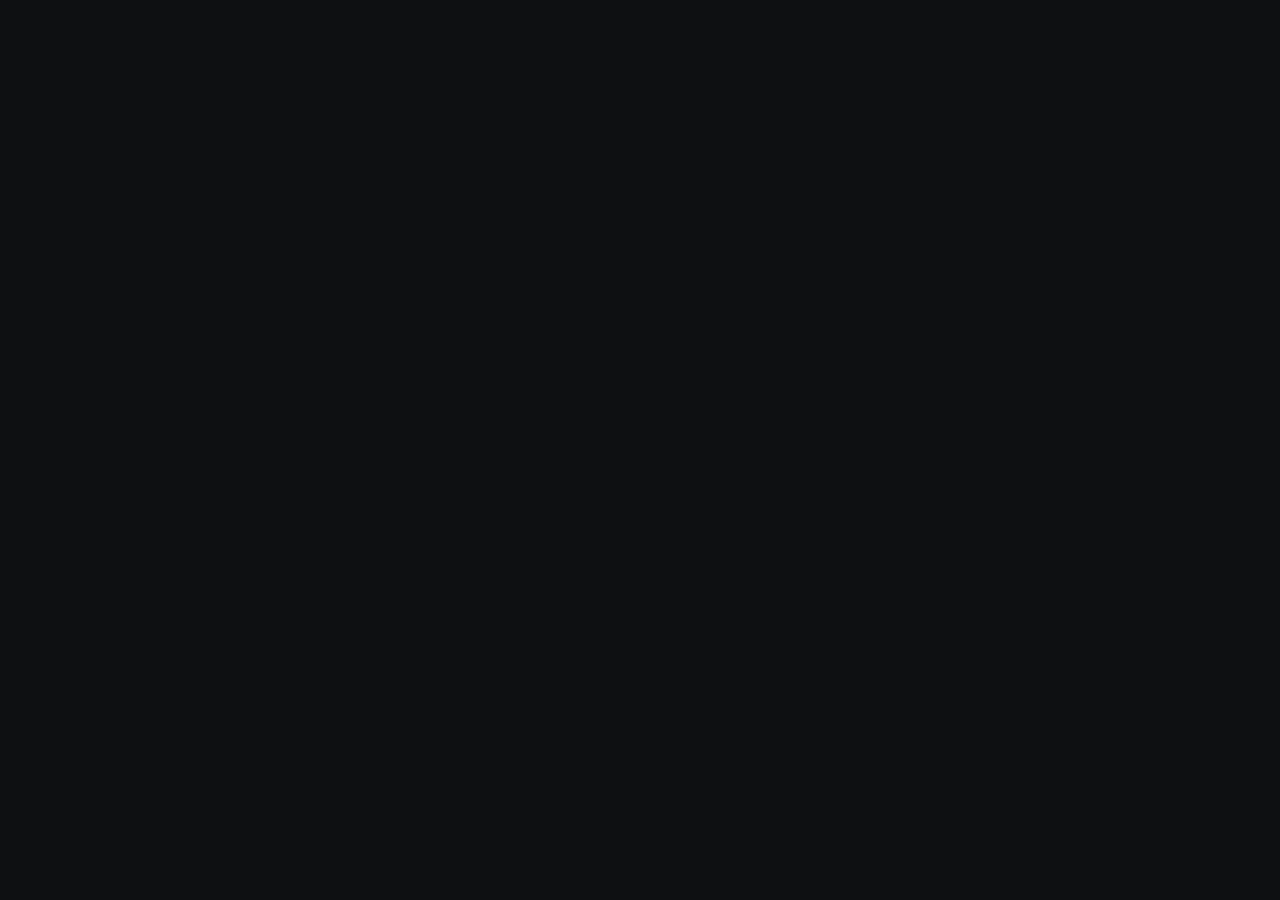
==== commit 684e02ef: "feat: full responsive layout for all viewports - Comprehensive breakpoints: mobile portrait (<480), " ====
--- a/index.html
+++ b/index.html
@@ -2,1734 +2,39 @@
 <html lang="en">
 <head>
 <meta charset="UTF-8">
-<meta name="viewport" content="width=device-width, initial-scale=1.0, viewport-fit=cover, shrink-to-fit=no">
-<meta name="theme-color" content="#0A141F">
-<meta name="color-scheme" content="light">
-<title>Kneuralabs — Financial Ledger</title>
-<meta name="description" content="Kneuralabs Financial Ledger — Track income, expenses, assets, and generate financial reports with ease.">
-<!-- Favicon -->
-<link rel="icon" type="image/png" href="https://raw.githubusercontent.com/kneuralabs/trax/main/LOGO.png">
-<link rel="apple-touch-icon" href="https://raw.githubusercontent.com/kneuralabs/trax/main/LOGO.png">
-<!-- Open Graph / Social Media Preview -->
-<meta property="og:type" content="website">
-<meta property="og:title" content="Kneuralabs — Financial Ledger">
-<meta property="og:description" content="Track income, expenses, assets & generate financial reports with ease.">
-<meta property="og:image" content="https://raw.githubusercontent.com/kneuralabs/trax/main/LOGO.png">
-<meta property="og:image:width" content="1200">
-<meta property="og:image:height" content="630">
-<meta property="og:site_name" content="Kneuralabs">
-<!-- Twitter Card -->
-<meta name="twitter:card" content="summary_large_image">
-<meta name="twitter:title" content="Kneuralabs — Financial Ledger">
-<meta name="twitter:description" content="Track income, expenses, assets & generate financial reports with ease.">
-<meta name="twitter:image" content="https://raw.githubusercontent.com/kneuralabs/trax/main/LOGO.png">
+<meta name="viewport" content="width=device-width, initial-scale=1.0, viewport-fit=cover">
+<title>TRAX — Kneuralabs Financial Terminal</title>
+<meta name="description" content="TRAX — a data-terminal financial ledger. Track income, expenses, assets and reports, synced to FINANCE.xlsx.">
+<meta name="theme-color" content="#1e2129" media="(prefers-color-scheme: dark)">
+<meta name="theme-color" content="#f7f8fa" media="(prefers-color-scheme: light)">
+<meta name="apple-mobile-web-app-capable" content="yes">
+<meta name="apple-mobile-web-app-status-bar-style" content="black-translucent">
+<meta name="mobile-web-app-capable" content="yes">
+<link rel="icon" type="image/png" href="LOGO.png">
+<link rel="apple-touch-icon" href="LOGO.png">
 <link rel="preconnect" href="https://fonts.googleapis.com">
 <link rel="preconnect" href="https://fonts.gstatic.com" crossorigin>
-<link href="https://fonts.googleapis.com/css2?family=Inter:wght@300;400;500;600;700&display=swap" rel="stylesheet">
-<style>
-:root{
-  --dark:#0A141F;--vermilion:#C5062A;--sky:#0A98D9;
-  --off-white:#FFFFFF;--light:#EEF1F5;--mid:#8A9BB5;--ink:#141414;
-  --green:#00B871;--green-bg:#EAF5F9;--red-bg:#FDE8E8;
-  --sc:0 2px 16px rgba(10,20,31,.09);--se:0 8px 40px rgba(10,20,31,.14);
-  --em:cubic-bezier(0,0,.2,1);--es:cubic-bezier(.4,0,.2,1);
-  --r:10px;--rb:5px;--sw:244px;--font:'Inter', sans-serif;
-  --safe-t:env(safe-area-inset-top,0px);
-  --safe-b:env(safe-area-inset-bottom,0px);
-  --safe-l:env(safe-area-inset-left,0px);
-  --safe-r:env(safe-area-inset-right,0px);
-}
-/* ─── DARK MODE VARIABLES ─── */
-[data-theme="dark"]{
-  --dark:#204376;--off-white:#0A141F;--light:#162D4A;--mid:#8A9BB5;--ink:#FFFFFF;
-  --green:#00B871;--green-bg:#0D2035;--red-bg:#2A0D0D;
-  --sc:0 2px 16px rgba(0,0,0,.32);--se:0 8px 40px rgba(0,0,0,.44);
-}
-[data-theme="dark"] body{background:var(--off-white);color:var(--ink);}
-[data-theme="dark"] .sidebar{background:#0A141F;border-right:1px solid rgba(255,255,255,.05);}
-[data-theme="dark"] .topbar{background:rgba(10,20,31,.94);border-bottom-color:rgba(255,255,255,.07);}
-[data-theme="dark"] .stat-card,[data-theme="dark"] .tbl-wrap,[data-theme="dark"] .modal{background:#162D4A;border-color:rgba(255,255,255,.07);}
-[data-theme="dark"] thead{background:#0A141F;}
-[data-theme="dark"] th{color:#8A9BB5;}
-[data-theme="dark"] td{border-bottom-color:rgba(255,255,255,.05);}
-[data-theme="dark"] tr:hover td{background:rgba(255,255,255,.03);}
-[data-theme="dark"] input,[data-theme="dark"] select,[data-theme="dark"] textarea{background:#0A141F;border-color:rgba(255,255,255,.12);color:var(--ink);}
-[data-theme="dark"] input:focus,[data-theme="dark"] select:focus,[data-theme="dark"] textarea:focus{background:#162D4A;border-color:rgba(255,255,255,.35);box-shadow:0 0 0 3px rgba(255,255,255,.05);}
-[data-theme="dark"] .si{background:#162D4A;border-color:rgba(255,255,255,.1);}
-[data-theme="dark"] .si:focus{border-color:rgba(255,255,255,.35);}
-[data-theme="dark"] .btn-ghost{border-color:rgba(255,255,255,.18);color:#8A9BB5;}
-[data-theme="dark"] .btn-ghost:hover{border-color:rgba(255,255,255,.45);color:var(--ink);}
-[data-theme="dark"] .period-btn{border-color:rgba(255,255,255,.15);color:#8A9BB5;}
-[data-theme="dark"] .period-btn.active{background:#00B871;border-color:#00B871;color:#fff;}
-[data-theme="dark"] .rpt-row:hover{background:rgba(255,255,255,.03);}
-[data-theme="dark"] .rpt-row.tot,[data-theme="dark"] .tbl-hdr{background:#0A141F;}
-[data-theme="dark"] .bl{background:rgba(255,255,255,.08);color:#8A9BB5;}
-[data-theme="dark"] .bq{background:rgba(255,255,255,.06);color:#8A9BB5;}
-[data-theme="dark"] .bi{background:rgba(0,184,113,.18);color:#00B871;}
-[data-theme="dark"] .be{background:rgba(229,62,62,.2);color:#E53E3E;}
-[data-theme="dark"] .ba{background:rgba(10,152,217,.15);color:#0A98D9;}
-[data-theme="dark"] .gh-bar{background:#0A141F;border-color:rgba(10,152,217,.3);}
-[data-theme="dark"] .gh-fields input{background:#162D4A;border-color:rgba(255,255,255,.12);color:var(--ink);}
-[data-theme="dark"] .tbl-scroll::after{background:linear-gradient(to right,transparent,rgba(10,20,31,.9));}
-[data-theme="dark"] #ftxnid{background:#0A141F!important;}
-
-/* ─── DARK/LIGHT FLOATING TOGGLE ─── */
-#theme-toggle{
-  position:fixed;
-  bottom:max(24px,calc(var(--safe-b) + 16px));
-  left:max(24px,calc(var(--safe-l) + 16px));
-  z-index:290;
-  width:46px;height:46px;
-  border-radius:50%;
-  border:none;
-  cursor:pointer;
-  display:flex;align-items:center;justify-content:center;
-  background:#fff;
-  box-shadow:0 2px 18px rgba(10,20,31,.18),0 1px 4px rgba(10,20,31,.10);
-  transition:background 220ms var(--es),box-shadow 220ms var(--es),transform 160ms var(--em);
-  -webkit-tap-highlight-color:transparent;
-  touch-action:manipulation;
-  will-change:transform;
-}
-#theme-toggle:hover{transform:scale(1.08);box-shadow:0 4px 24px rgba(10,20,31,.22);}
-#theme-toggle:active{transform:scale(.94);}
-[data-theme="dark"] #theme-toggle{background:#162D4A;box-shadow:0 2px 18px rgba(0,0,0,.4);}
-#theme-toggle .icon-sun,#theme-toggle .icon-moon{position:absolute;transition:opacity 200ms var(--es),transform 280ms var(--es);}
-#theme-toggle .icon-sun{opacity:1;transform:scale(1) rotate(0deg);}
-#theme-toggle .icon-moon{opacity:0;transform:scale(.6) rotate(-30deg);}
-[data-theme="dark"] #theme-toggle .icon-sun{opacity:0;transform:scale(.6) rotate(30deg);}
-[data-theme="dark"] #theme-toggle .icon-moon{opacity:1;transform:scale(1) rotate(0deg);}
-/* Keep toggle visible above sidebar on mobile */
-@media(max-width:768px){
-  #theme-toggle{
-    bottom:max(20px,calc(var(--safe-b) + 14px));
-    left:max(16px,calc(var(--safe-l) + 12px));
-    width:42px;height:42px;
-  }
-}
-@media(max-height:500px) and (orientation:landscape){
-  #theme-toggle{bottom:max(12px,calc(var(--safe-b) + 8px));left:max(14px,calc(var(--safe-l) + 8px));width:38px;height:38px;}
-}
-*{box-sizing:border-box;margin:0;padding:0;}
-html{-webkit-font-smoothing:antialiased;-moz-osx-font-smoothing:grayscale;text-rendering:optimizeLegibility;scroll-behavior:smooth;}
-body{font-family:var(--font);background:var(--off-white);color:var(--ink);min-height:100vh;overflow-x:hidden;font-size:16px;padding-bottom:var(--safe-b);}
-
-.skip-link{position:absolute;top:-100px;left:16px;z-index:9999;background:var(--dark);color:#fff;padding:8px 18px;border-radius:0 0 var(--rb) var(--rb);font-family:var(--font);font-size:14px;font-weight:600;text-decoration:none;transition:top 200ms;}
-.skip-link:focus{top:0;}
-/* ─── SIDEBAR ─── */
-.sidebar{position:fixed;left:0;top:0;bottom:0;width:var(--sw);background:var(--dark);display:flex;flex-direction:column;z-index:100;transition:transform 300ms var(--es);will-change:transform;padding-top:var(--safe-t);padding-bottom:var(--safe-b);padding-left:var(--safe-l);overscroll-behavior:contain;}
-.logo-wrap{padding:28px 22px 22px;border-bottom:1px solid rgba(255,255,255,.07);display:flex;align-items:center;gap:13px;flex-shrink:0;}
-.logo-mark{width:44px;height:44px;flex-shrink:0;object-fit:contain;background:transparent;
-  filter:none;
-  transition:transform 280ms ease,opacity 280ms ease;
-}
-.logo-mark:hover{transform:scale(1.06);opacity:.9;}
-[data-theme="dark"] .logo-mark{filter:none;}
-@media(max-width:768px){.logo-mark{width:38px;height:38px;}}
-@media(max-height:500px) and (orientation:landscape){.logo-mark{width:34px;height:34px;}}
-.logo-text{font-family:var(--font);font-weight:700;font-size:18px;letter-spacing:0.5px;color:#fff;line-height:1;}
-.logo-sub{font-family:var(--font);font-size:10px;letter-spacing:2.5px;color:rgba(255,255,255,.35);text-transform:uppercase;margin-top:4px;font-weight:400;}
-nav{flex:1;padding:18px 10px;display:flex;flex-direction:column;gap:1px;overflow-y:auto;-webkit-overflow-scrolling:touch;}
-.nav-sec{font-family:var(--font);font-size:10px;font-weight:500;letter-spacing:3px;text-transform:uppercase;color:rgba(255,255,255,.22);padding:16px 14px 6px;}
-.nav-item{padding:11px 14px;border-radius:var(--rb);cursor:pointer;font-family:var(--font);font-size:15px;font-weight:500;color:rgba(255,255,255,.45);transition:background 160ms var(--em),color 160ms var(--em),transform 160ms var(--em);display:flex;align-items:center;gap:11px;letter-spacing:.3px;-webkit-tap-highlight-color:transparent;}
-.nav-item svg{width:15px;height:15px;flex-shrink:0;stroke-width:1.5;opacity:.8;}
-.nav-item:hover{background:rgba(255,255,255,.08);color:rgba(255,255,255,.9);transform:translateX(1px);}
-.nav-item.active{background:var(--vermilion);color:#fff;}
-.nav-item.active svg{opacity:1;}
-
-/* ─── MAIN ─── */
-.main{margin-left:var(--sw);min-height:100vh;display:flex;flex-direction:column;}
-.topbar{position:sticky;top:0;z-index:50;background:rgba(249,249,247,.94);backdrop-filter:blur(14px);-webkit-backdrop-filter:blur(14px);border-bottom:1px solid rgba(10,20,31,.08);padding:0 max(40px, calc(var(--safe-r) + 20px)) 0 max(40px, calc(var(--safe-l) + 20px));height:66px;display:flex;align-items:center;justify-content:space-between;gap:12px;}
-.topbar h1{font-family:var(--font);font-weight:600;font-size:22px;color:var(--ink);letter-spacing:.2px;white-space:nowrap;overflow:hidden;text-overflow:ellipsis;min-width:0;}
-.topbar-actions{display:flex;gap:8px;align-items:center;flex-shrink:0;}
-
-/* ─── BUTTONS ─── */
-.btn{padding:9px 22px;border-radius:var(--rb);border:none;font-family:var(--font);font-size:15px;font-weight:600;cursor:pointer;transition:background 160ms var(--em),transform 120ms var(--em),box-shadow 160ms var(--em);display:inline-flex;align-items:center;gap:6px;letter-spacing:.3px;white-space:nowrap;-webkit-tap-highlight-color:transparent;touch-action:manipulation;}
-.btn:active{transform:scale(.97);}
-.btn-primary:active{transform:scale(.96);}
-.btn-primary{background:var(--vermilion);color:#fff;}
-.btn-primary:hover{background:#a8301f;box-shadow:var(--sc);}
-.btn-ghost{background:transparent;color:var(--mid);border:1.5px solid rgba(10,20,31,.14);}
-.btn-ghost:hover{border-color:var(--dark);color:var(--dark);}
-.btn-sm{padding:7px 16px;font-size:13.5px;}
-.btn-edit{background:transparent;border:none;color:#1A44CC;cursor:pointer;padding:4px 7px;font-size:13px;border-radius:var(--rb);transition:background 150ms;-webkit-tap-highlight-color:transparent;}
-.btn-edit:hover{background:rgba(26,68,204,.09);}
-.act-cell{display:flex;gap:2px;justify-content:flex-end;}
-.btn-del{background:transparent;border:none;color:var(--vermilion);cursor:pointer;padding:4px 9px;font-size:13px;border-radius:var(--rb);transition:background 150ms;font-family:var(--font);-webkit-tap-highlight-color:transparent;}
-.btn-del:hover{background:var(--red-bg);}
-.hamburger{display:none;background:none;border:none;cursor:pointer;padding:6px;color:var(--ink);-webkit-tap-highlight-color:transparent;}
-
-/* ─── CONTENT ─── */
-.content{flex:1;padding:40px;max-width:1240px;width:100%;margin:0 auto;contain:layout style;}
-.page{display:none;}
-.page.active{display:block;animation:fadeUp 300ms var(--es) both;will-change:opacity,transform;}
-@keyframes fadeUp{from{opacity:0;transform:translateY(12px);}to{opacity:1;transform:translateY(0);}}
-@keyframes cardIn{from{opacity:0;transform:translateY(10px) scale(.98);}to{opacity:1;transform:translateY(0) scale(1);}}
-@keyframes cardIn{from{opacity:0;transform:translateY(10px) scale(.98);}to{opacity:1;transform:translateY(0) scale(1);}}
-
-/* ─── STAT CARDS ─── */
-.stat-grid{display:grid;grid-template-columns:repeat(4,1fr);gap:20px;margin-bottom:32px;}
-.stat-card{background:#fff;border:1px solid rgba(10,20,31,.07);border-radius:var(--r);padding:26px 24px 22px;box-shadow:var(--sc);position:relative;overflow:hidden;transition:transform 200ms var(--em),box-shadow 200ms var(--em);will-change:transform;cursor:default;animation:cardIn 360ms var(--es) both;}
-.stat-grid .stat-card:nth-child(1){animation-delay:30ms;}
-.stat-grid .stat-card:nth-child(2){animation-delay:80ms;}
-.stat-grid .stat-card:nth-child(3){animation-delay:130ms;}
-.stat-grid .stat-card:nth-child(4){animation-delay:180ms;}
-.stat-card:hover{transform:translateY(-3px);box-shadow:var(--se);}
-.stat-card::after{content:'';position:absolute;bottom:0;left:0;right:0;height:3px;}
-.stat-card.income::after{background:var(--green);}
-.stat-card.expense::after{background:var(--vermilion);}
-.stat-card.profit::after{background:var(--dark);}
-.stat-card.assets::after{background:var(--sky);}
-.stat-label{font-family:var(--font);font-size:10.5px;font-weight:500;letter-spacing:2.5px;text-transform:uppercase;color:var(--mid);margin-bottom:12px;}
-.stat-value{font-family:var(--font);font-size:28px;font-weight:700;letter-spacing:-1px;line-height:1;margin-bottom:7px;font-variant-numeric:tabular-nums;font-feature-settings:'tnum' 1;}
-.stat-card.income .stat-value{color:var(--green);}
-.stat-card.expense .stat-value{color:var(--vermilion);}
-.stat-card.profit .stat-value{color:var(--dark);}
-.stat-card.assets .stat-value{color:var(--sky);}
-.stat-sub{font-size:13px;color:var(--mid);}
-
-/* ─── TABLE WRAPPER ─── */
-.tbl-wrap{background:#fff;border:1px solid rgba(10,20,31,.07);border-radius:var(--r);box-shadow:var(--sc);overflow:hidden;}
-.tbl-scroll{overflow-x:auto;-webkit-overflow-scrolling:touch;}
-.tbl-hdr{padding:20px 26px;display:flex;align-items:center;justify-content:space-between;border-bottom:1px solid rgba(10,20,31,.06);flex-wrap:wrap;gap:10px;}
-.tbl-hdr h3{font-family:var(--font);font-size:18px;font-weight:600;color:var(--ink);letter-spacing:.2px;}
-table{width:100%;border-collapse:collapse;font-size:14.5px;min-width:500px;}
-thead{background:var(--light);}
-th{padding:11px 22px;text-align:left;font-family:var(--font);font-size:10px;font-weight:600;letter-spacing:2.5px;text-transform:uppercase;color:var(--mid);white-space:nowrap;}
-td{padding:13px 22px;border-bottom:1px solid rgba(10,20,31,.045);color:var(--ink);font-family:var(--font);}
-tr:last-child td{border-bottom:none;}
-tr:hover td{background:rgba(10,20,31,.018);}
-tr{transition:background 100ms;}
-.ap{color:var(--green);font-weight:600;font-variant-numeric:tabular-nums;}
-.an{color:var(--vermilion);font-weight:600;font-variant-numeric:tabular-nums;}
-.am{font-variant-numeric:tabular-nums;}
-
-/* ─── BADGES ─── */
-.badge{display:inline-block;padding:3px 10px;border-radius:2px;font-size:10px;font-family:var(--font);font-weight:600;letter-spacing:.8px;text-transform:uppercase;white-space:nowrap;}
-.bi{background:var(--green-bg);color:var(--green);}
-.be{background:var(--red-bg);color:var(--vermilion);}
-.ba{background:rgba(92,157,200,.12);color:var(--sky);}
-.bl{background:rgba(10,20,31,.08);color:var(--dark);}
-.bq{background:rgba(10,20,31,.05);color:var(--mid);}
-
-/* ─── MODAL ─── */
-.modal-ov{position:fixed;inset:0;background:rgba(10,20,31,.52);display:flex;align-items:center;justify-content:center;z-index:200;backdrop-filter:blur(7px);-webkit-backdrop-filter:blur(7px);opacity:0;pointer-events:none;transition:opacity 260ms var(--es);padding:16px;}
-.modal-ov.open{opacity:1;pointer-events:all;}
-.modal{background:#fff;border-radius:var(--r);padding:34px;width:100%;max-width:540px;transform:translateY(20px) scale(.97);transition:transform 280ms var(--es);max-height:92vh;overflow-y:auto;box-shadow:var(--se);-webkit-overflow-scrolling:touch;}
-.modal-ov.open .modal{transform:translateY(0) scale(1);transition:transform 280ms var(--es);}
-.modal h2{font-family:var(--font);font-weight:700;font-size:24px;color:var(--ink);margin-bottom:6px;letter-spacing:.2px;}
-.modal-sub{font-size:15px;color:var(--mid);margin-bottom:26px;}
-.fg{display:grid;grid-template-columns:1fr 1fr;gap:16px;}
-.fgg{display:flex;flex-direction:column;gap:7px;}
-.fgg.full{grid-column:1/-1;}
-label{font-family:var(--font);font-size:10.5px;font-weight:600;letter-spacing:2.5px;text-transform:uppercase;color:var(--mid);}
-input,select,textarea{background:var(--off-white);border:1.5px solid rgba(10,20,31,.11);border-radius:var(--rb);padding:10px 13px;color:var(--ink);font-family:var(--font);font-size:15px;transition:border-color 150ms var(--em);outline:none;width:100%;}
-input:focus,select:focus,textarea:focus{border-color:var(--dark);background:#fff;box-shadow:0 0 0 3px rgba(10,20,31,.07);}
-textarea{resize:vertical;min-height:76px;}
-.mf{display:flex;gap:10px;justify-content:flex-end;margin-top:26px;flex-wrap:wrap;}
-
-/* ─── REPORT ─── */
-.rpt-hdr{text-align:center;padding:36px 24px 26px;border-bottom:1px solid rgba(10,20,31,.08);margin-bottom:0;}
-.rpt-co{font-family:var(--font);font-weight:700;font-size:30px;letter-spacing:5px;color:var(--dark);}
-.rpt-title{font-family:var(--font);font-size:13px;font-weight:500;letter-spacing:3px;text-transform:uppercase;color:var(--mid);margin-top:5px;}
-.rpt-period{font-size:13.5px;color:var(--mid);margin-top:5px;}
-.rpt-rule{width:44px;height:2px;background:var(--vermilion);margin:14px auto 0;}
-.rpt-sec{font-family:var(--font);font-size:11px;font-weight:600;letter-spacing:2.5px;text-transform:uppercase;padding:10px 22px;border-left:3px solid var(--dark);background:var(--light);color:var(--dark);}
-.rpt-sec.red{border-left-color:var(--vermilion);color:var(--vermilion);background:var(--red-bg);}
-.rpt-sec.grn{border-left-color:var(--green);color:var(--green);background:var(--green-bg);}
-.rpt-sec.blu{border-left-color:var(--sky);color:var(--sky);background:rgba(92,157,200,.08);}
-.rpt-row{display:flex;justify-content:space-between;align-items:center;padding:12px 22px;border-bottom:1px solid rgba(10,20,31,.04);font-size:15px;transition:background 150ms;font-family:var(--font);}
-.rpt-row:hover{background:rgba(10,20,31,.018);}
-.rpt-row.tot{font-family:var(--font);font-weight:700;background:var(--light);border-top:1px solid rgba(10,20,31,.08);border-bottom:1px solid rgba(10,20,31,.08);}
-.rpt-row.net{font-family:var(--font);font-weight:700;font-size:17px;background:var(--dark);color:#fff;border-radius:0 0 8px 8px;padding:16px 22px;margin-top:4px;}
-.rpt-row.net .rv{color:#fff;}
-.rv{font-family:var(--font);font-weight:600;font-variant-numeric:tabular-nums;}
-.bal-row{background:var(--green-bg);color:var(--green);border-radius:var(--rb);padding:13px 22px;display:flex;justify-content:space-between;font-family:var(--font);font-weight:600;font-size:14px;margin:14px 22px 22px;flex-wrap:wrap;gap:6px;}
-.bal-row.no{background:var(--red-bg);color:var(--vermilion);}
-.two-col{display:grid;grid-template-columns:1fr 1fr;}
-.two-col>div:first-child{border-right:1px solid rgba(10,20,31,.07);}
-
-/* ─── PERIOD BUTTONS ─── */
-.period-wrap{display:flex;gap:8px;margin-bottom:26px;flex-wrap:wrap;}
-.period-btn{padding:8px 18px;border-radius:var(--rb);border:1.5px solid rgba(10,20,31,.14);background:transparent;color:var(--mid);font-family:var(--font);font-size:14px;font-weight:500;cursor:pointer;transition:all 160ms var(--em);}
-.period-btn:hover{border-color:var(--dark);color:var(--dark);}
-.period-btn.active{background:var(--dark);color:#fff;border-color:var(--dark);}
-
-/* ─── SEARCH ─── */
-.flex-gap{display:flex;gap:10px;flex-wrap:wrap;align-items:center;margin-bottom:22px;}
-.si{background:#fff;border:1.5px solid rgba(10,20,31,.11);border-radius:var(--rb);padding:9px 15px;color:var(--ink);font-family:var(--font);font-size:15px;outline:none;transition:border-color 150ms var(--em);}
-.si:focus{border-color:var(--dark);}
-.si-search{min-width:220px;flex:1 1 220px;}
-.si-filter{min-width:150px;}
-
-/* ─── TABLE SCROLL INDICATOR ─── */
-.tbl-scroll{position:relative;}
-.tbl-scroll::after{content:'';position:absolute;top:0;right:0;bottom:0;width:28px;background:linear-gradient(to right,transparent,rgba(255,255,255,.85));pointer-events:none;opacity:0;transition:opacity 200ms;border-radius:0 var(--r) var(--r) 0;}
-.tbl-scroll.has-overflow::after{opacity:1;}
-
-/* ─── EMPTY STATE ─── */
-.empty{text-align:center;padding:60px 20px;color:var(--mid);}
-.empty svg{width:44px;height:44px;margin-bottom:16px;opacity:.25;stroke:var(--dark);}
-.empty p{font-size:16px;}
-
-/* ─── MOBILE OVERLAY ─── */
-#mob-ov{display:none;position:fixed;inset:0;background:rgba(10,20,31,.48);z-index:99;-webkit-tap-highlight-color:transparent;}
-
-/* ─── SECTION HEADER ─── */
-.sec-head{display:flex;justify-content:flex-end;margin-bottom:22px;}
-
-/* ─── PRINT ─── */
-@page{margin:1.2cm;size:A4;}
-@page{margin:1cm;}
-@media print{
-  .sidebar,.topbar,.period-wrap,.flex-gap,.btn,.hamburger,.btn-del,.sec-head{display:none!important;}
-  .main{margin-left:0!important;}body{background:#fff;}
-  .page{display:block!important;}.page:not(.active){display:none!important;}
-  .tbl-scroll{overflow:visible;}
-}
-
-/* ─── RESPONSIVE ─── */
-
-/* ── Wide desktop: 1441px+ ── */
-@media(min-width:1441px){
-  .content{padding:48px 56px;}
-  .topbar{padding:0 56px;}
-  .stat-grid{grid-template-columns:repeat(4,1fr);}
-}
-
-/* ── Desktop: 1201–1440px ── */
-@media(max-width:1440px) and (min-width:1201px){
-  .content{padding:40px;}
-  .stat-grid{grid-template-columns:repeat(4,1fr);}
-}
-
-/* ── Large laptop / small desktop: 1025–1200px ── */
-@media(max-width:1200px){
-  .stat-grid{grid-template-columns:repeat(2,1fr);}
-}
-@media(max-width:1200px) and (min-width:1025px){
-  .content{padding:36px 40px;}
-  .topbar{padding:0 40px;}
-}
-
-/* ── Tablet landscape + laptop: 769–1024px ── */
-@media(max-width:1024px) and (min-width:769px){
-  :root{--sw:220px;}
-  .content{padding:28px 32px;}
-  .topbar{padding:0 32px;height:62px;}
-  .topbar h1{font-size:20px;}
-  .stat-grid{grid-template-columns:repeat(2,1fr);gap:16px;}
-  .stat-value{font-size:24px;}
-}
-
-/* ── Tablet portrait: 569–768px — sidebar hidden by default ── */
-@media(max-width:768px){
-  .sidebar{transform:translateX(-100%);}
-  .sidebar.open{transform:translateX(0);}
-  .main{margin-left:0;}
-  .topbar{padding:0 max(16px, var(--safe-l)) 0 max(16px, var(--safe-r));height:58px;}
-  .topbar h1{font-size:19px;}
-  .content{padding:20px max(16px, var(--safe-r)) 20px max(16px, var(--safe-l));}
-  .hamburger{display:flex;align-items:center;}
-  .stat-grid{grid-template-columns:1fr 1fr;gap:14px;margin-bottom:24px;}
-  .stat-value{font-size:22px;}
-  .stat-card{padding:20px 18px 18px;}
-  .fg{grid-template-columns:1fr;}
-  .fgg.full{grid-column:1;}
-  .two-col{grid-template-columns:1fr;}
-  .two-col>div:first-child{border-right:none;border-bottom:1px solid rgba(10,20,31,.07);}
-  /* Bottom sheet modal on tablet/mobile */
-  .modal-ov{align-items:flex-end;padding:0;}
-  .modal{border-radius:16px 16px 0 0;max-width:100%;max-height:90vh;padding:28px 24px calc(28px + var(--safe-b));transform:translateY(100%);}
-  .modal-ov.open .modal{transform:translateY(0);}
-  table{font-size:13.5px;}
-  td,th{padding:11px 14px;}
-  .rpt-row{padding:11px 16px;font-size:14px;}
-  .rpt-sec{padding:9px 16px;}
-  .bal-row{margin:12px 16px 18px;font-size:13px;}
-  .tbl-hdr{padding:16px 18px;}
-  .content{padding:14px max(14px, var(--safe-r)) 14px max(14px, var(--safe-l));}
-}
-
-/* ── Small tablet / large phone: 481–568px ── */
-@media(max-width:568px){
-  .topbar-actions .btn-ghost{display:none;}
-  .stat-grid{grid-template-columns:repeat(2,1fr);gap:10px;}
-  .stat-value{font-size:20px;}
-  .stat-card{padding:17px 15px 15px;}
-  .period-wrap{flex-wrap:nowrap;overflow-x:auto;-webkit-overflow-scrolling:touch;padding-bottom:4px;scrollbar-width:none;}
-  .period-wrap::-webkit-scrollbar{display:none;}
-  .period-btn{flex-shrink:0;}
-  .flex-gap{flex-direction:column;}
-  .si-search,.si-filter{width:100%;min-width:unset;}
-}
-
-/* ── Mobile: ≤480px ── */
-@media(max-width:480px){
-  .stat-grid{grid-template-columns:1fr 1fr;gap:10px;}
-  .stat-value{font-size:18px;}
-  .stat-label{font-size:9.5px;}
-  .content{padding:12px;}
-  .topbar-actions .btn-ghost{display:none;}
-  .two-col{grid-template-columns:1fr;}
-  /* Shrink buttons in topbar */
-  .tb-icon-btn{width:32px;height:32px;}
-  .btn-primary.btn-sm{padding:7px 14px;font-size:13px;}
-  table{font-size:13px;}
-  td,th{padding:9px 12px;}
-}
-
-/* ── Very small phone: ≤360px ── */
-@media(max-width:360px){
-  .stat-grid{grid-template-columns:1fr;}
-  .stat-card{padding:16px 14px 14px;}
-  .stat-value{font-size:22px;}
-  .period-wrap{gap:6px;}
-  .period-btn{padding:7px 12px;font-size:13px;}
-  .topbar{height:54px;}
-  .content{padding:10px;}
-}
-
-/* ── Landscape phone (height ≤ 500px) ── */
-@media(max-height:500px) and (orientation:landscape){
-  .topbar{height:50px;}
-  .content{padding:10px max(16px, var(--safe-r)) 10px max(16px, var(--safe-l));}
-  .stat-grid{grid-template-columns:repeat(4,1fr);gap:8px;margin-bottom:14px;}
-  .stat-card{padding:12px 14px 10px;}
-  .stat-value{font-size:17px;}
-  .stat-sub{display:none;}
-  .modal{max-height:96vh;padding:16px 20px calc(16px + var(--safe-b));}
-  .modal-ov{padding:0;}
-  .modal-ov.open .modal{transform:translateY(0);}
-  .logo-wrap{padding:16px 22px 14px;}
-  nav{padding:8px 10px;}
-  .nav-item{padding:8px 14px;font-size:14px;}
-}
-
-/* ── iPad Pro / large tablet landscape: 1024px exact ── */
-@media(width:1024px){
-  :root{--sw:230px;}
-}
-
-/* ── Foldable & ultra-wide: 1600px+ ── */
-@media(min-width:1600px){
-  .content{max-width:1400px;}
-}
-
-/* ─── TOPBAR ICON BUTTONS ─── */
-.tb-btn-group{display:flex;border:1.5px solid rgba(10,20,31,.13);border-radius:var(--rb);overflow:hidden;}
-.tb-btn-group .tb-icon-btn{border-radius:0;border:none;border-right:1.5px solid rgba(10,20,31,.13);}
-.tb-btn-group .tb-icon-btn:last-child{border-right:none;}
-.tb-icon-btn{position:relative;width:36px;height:36px;display:inline-flex;align-items:center;justify-content:center;background:transparent;border:1.5px solid rgba(10,20,31,.13);border-radius:var(--rb);cursor:pointer;color:var(--mid);transition:background 150ms var(--em),color 150ms var(--em),border-color 150ms var(--em);-webkit-tap-highlight-color:transparent;touch-action:manipulation;flex-shrink:0;}
-.tb-icon-btn:hover{background:rgba(10,20,31,.05);color:var(--ink);border-color:rgba(10,20,31,.28);}
-.tb-icon-btn:active{transform:scale(.93);}
-.tb-icon-btn svg{pointer-events:none;flex-shrink:0;}
-/* Tooltip */
-.tb-icon-btn::after{content:attr(data-tip);position:absolute;bottom:calc(100% + 8px);left:50%;transform:translateX(-50%);background:var(--ink);color:#fff;font-family:var(--font);font-size:11px;font-weight:500;letter-spacing:.3px;white-space:nowrap;padding:5px 9px;border-radius:4px;opacity:0;pointer-events:none;transition:opacity 160ms var(--em),transform 160ms var(--em);transform:translateX(-50%) translateY(4px);}
-.tb-icon-btn:hover::after{opacity:1;transform:translateX(-50%) translateY(0);}
-/* Add button — vermilion accent */
-.tb-icon-add{background:var(--vermilion);border-color:var(--vermilion);color:#fff;}
-.tb-icon-add:hover{background:#a8301f;border-color:#a8301f;color:#fff;}
-/* DB button states */
-.tb-icon-db.success{background:#00B871;border-color:#00B871;color:#fff;transition:background 280ms ease,border-color 280ms ease,color 280ms ease;}
-.tb-icon-db.error{background:var(--vermilion);border-color:var(--vermilion);color:#fff;transition:background 280ms ease,border-color 280ms ease,color 280ms ease;}
-#db-status{position:fixed;bottom:max(24px,calc(var(--safe-b) + 16px));right:max(24px,calc(var(--safe-r) + 16px));z-index:300;font-family:var(--font);font-size:12px;font-weight:500;letter-spacing:.2px;padding:9px 15px;border-radius:6px;background:var(--ink);color:#fff;box-shadow:0 4px 20px rgba(10,20,31,.22);opacity:0;transform:translateY(10px);transition:opacity 220ms var(--es),transform 220ms var(--es);pointer-events:none;white-space:nowrap;}
-#db-status.visible{opacity:1;transform:translateY(0);}
-#db-status.ok{background:#00B871;}
-#db-status.err{background:#E53E3E;}
-.gh-bar{background:#f0f4ff;border:1px solid rgba(26,68,204,.22);border-radius:8px;padding:14px 18px;margin-bottom:20px;font-family:var(--font);}
-.gh-bar-head{display:flex;align-items:center;gap:8px;font-size:12px;font-weight:600;letter-spacing:1.5px;text-transform:uppercase;color:#1A44CC;margin-bottom:11px;}
-.gh-bar-head svg{opacity:.8;}
-.gh-fields{display:grid;grid-template-columns:1fr 2fr auto;gap:8px;align-items:end;}
-.gh-fields label{font-size:10px;font-weight:600;letter-spacing:1.5px;text-transform:uppercase;color:var(--mid);display:block;margin-bottom:4px;}
-.gh-fields input{background:#fff;border:1.5px solid rgba(10,20,31,.13);border-radius:5px;padding:8px 11px;font-family:var(--font);font-size:13px;color:var(--ink);outline:none;width:100%;transition:border-color 150ms;}
-.gh-fields input:focus{border-color:#1A44CC;}
-.gh-connect-btn{padding:9px 18px;border-radius:5px;border:none;background:#1A44CC;color:#fff;font-family:var(--font);font-size:13px;font-weight:600;cursor:pointer;white-space:nowrap;transition:background 160ms;}
-.gh-connect-btn:hover{background:#1535a8;}
-.gh-status{margin-top:10px;font-size:12px;display:flex;align-items:center;gap:6px;}
-.gh-status.ok{color:#00B871;} .gh-status.err{color:#E53E3E;} .gh-status.info{color:#0A98D9;}
-.gh-connected-bar{background:#EAF5F9;border:1px solid rgba(0,184,113,.25);border-radius:8px;padding:10px 16px;margin-bottom:20px;font-family:var(--font);font-size:12px;color:#00B871;display:flex;align-items:center;gap:8px;justify-content:space-between;}
-.gh-connected-bar button{background:none;border:none;cursor:pointer;font-family:var(--font);font-size:11px;color:var(--mid);text-decoration:underline;padding:0;}
-@keyframes ghSpin{to{transform:rotate(360deg);}}
-@media(max-width:768px){.gh-fields{grid-template-columns:1fr;}}
-@media(max-width:480px){.gh-fields{gap:10px;}}
-
-@media(prefers-reduced-motion:reduce){
-  *{animation-duration:0.01ms!important;animation-iteration-count:1!important;transition-duration:0.01ms!important;scroll-behavior:auto!important;}
-  .stat-card{animation:none!important;}
-  .page.active{animation:none!important;}
-}
-
-/* ─── ENHANCED ANIMATIONS ─── */
-@keyframes shimmer{0%{background-position:-200% 0}100%{background-position:200% 0}}
-@keyframes pulse-ring{0%{transform:scale(.9);opacity:.7}70%{transform:scale(1.06);opacity:.15}100%{transform:scale(.9);opacity:.7}}
-@keyframes slideInRight{from{opacity:0;transform:translateX(18px)}to{opacity:1;transform:translateX(0)}}
-@keyframes scaleIn{from{opacity:0;transform:scale(.96)}to{opacity:1;transform:scale(1)}}
-
-/* Nav item active indicator animation */
-.nav-item.active{position:relative;overflow:hidden;}
-.nav-item.active::before{content:'';position:absolute;left:0;top:25%;height:50%;width:3px;background:rgba(255,255,255,.7);border-radius:0 3px 3px 0;animation:scaleIn 220ms var(--em) both;}
-
-/* Stat card shimmer on hover */
-.stat-card:hover::before{content:'';position:absolute;inset:0;background:linear-gradient(105deg,transparent 40%,rgba(255,255,255,.08) 50%,transparent 60%);background-size:200% 100%;animation:shimmer 600ms ease both;}
-
-/* Table row slide-in */
-tbody tr{animation:slideInRight 220ms var(--es) both;}
-tbody tr:nth-child(1){animation-delay:20ms}tbody tr:nth-child(2){animation-delay:40ms}
-tbody tr:nth-child(3){animation-delay:60ms}tbody tr:nth-child(4){animation-delay:80ms}
-tbody tr:nth-child(5){animation-delay:100ms}tbody tr:nth-child(n+6){animation-delay:120ms}
-
-/* Modal backdrop blur animation */
-.modal-ov{transition:opacity 240ms var(--es),backdrop-filter 240ms var(--es);}
-
-/* Topbar scroll shadow */
-.topbar{transition:box-shadow 200ms ease;}
-.topbar.scrolled{box-shadow:0 4px 24px rgba(10,20,31,.12);}
-
-/* Button press ripple */
-.btn,.tb-icon-btn,.nav-item{-webkit-tap-highlight-color:transparent;}
-.btn:focus-visible,.tb-icon-btn:focus-visible{outline:2px solid var(--sky);outline-offset:2px;}
-
-/* ─── ADDITIONAL RESPONSIVE FIXES ─── */
-/* Tablet landscape safe zones */
-@media(min-width:769px) and (max-width:1024px) and (orientation:landscape){
-  .stat-grid{grid-template-columns:repeat(4,1fr);gap:12px;}
-  .stat-value{font-size:20px;}
-  .stat-card{padding:18px 16px 14px;}
-  .stat-sub{font-size:12px;}
-}
-/* Large phone landscape */
-@media(max-width:768px) and (orientation:landscape){
-  .sidebar{width:200px;}
-  .main{margin-left:0;}
-  .stat-grid{grid-template-columns:repeat(2,1fr);gap:10px;}
-}
-/* Prevent content overflow on very wide screens */
-@media(min-width:1800px){
-  .content{max-width:1560px;}
-  .stat-grid{grid-template-columns:repeat(4,1fr);}
-}
-/* iOS safe-area padding on sidebar open */
-@supports(padding:max(0px)){
-  .sidebar{padding-left:max(var(--safe-l),0px);}
-  .modal{padding-bottom:max(28px,calc(28px + var(--safe-b)));}
-}
-/* Print: show logo in reports */
-@media print{
-  .rpt-hdr img{-webkit-print-color-adjust:exact;print-color-adjust:exact;}
-}
-</style>
-<script src="https://cdnjs.cloudflare.com/ajax/libs/xlsx/0.18.5/xlsx.full.min.js"></script>
+<link rel="stylesheet" href="https://fonts.googleapis.com/css2?family=Inter:wght@400;500;600;700&family=IBM+Plex+Mono:wght@400;500;600;700&display=swap">
+<link rel="stylesheet" href="trax/terminal.css">
 </head>
 <body>
-<a href="#main-content" class="skip-link">Skip to main content</a>
+<div id="root"></div>
 
-<div class="sidebar" id="sidebar">
-  <div class="logo-wrap">
-    <img class="logo-mark" src="https://raw.githubusercontent.com/kneuralabs/trax/main/LOGO.png" alt="Kneuralabs Logo">
-    <div>
-      <div class="logo-text">KNEURALABS</div>
-      <div class="logo-sub">Financial Ledger</div>
-    </div>
-  </div>
-  <nav>
-    <div class="nav-sec">Overview</div>
-    <div class="nav-item active" onclick="go('dashboard',this)">
-      <svg viewBox="0 0 24 24" fill="none" stroke="currentColor"><rect x="3" y="3" width="7" height="7" rx="1"/><rect x="14" y="3" width="7" height="7" rx="1"/><rect x="3" y="14" width="7" height="7" rx="1"/><rect x="14" y="14" width="7" height="7" rx="1"/></svg>
-      Dashboard
-    </div>
-    <div class="nav-sec">Transactions</div>
-    <div class="nav-item" onclick="go('ledger',this)">
-      <svg viewBox="0 0 24 24" fill="none" stroke="currentColor"><path d="M14 2H6a2 2 0 00-2 2v16a2 2 0 002 2h12a2 2 0 002-2V8z"/><polyline points="14 2 14 8 20 8"/><line x1="8" y1="13" x2="16" y2="13"/><line x1="8" y1="17" x2="16" y2="17"/></svg>
-      Journal Ledger
-    </div>
-    <div class="nav-item" onclick="go('accounts',this)">
-      <svg viewBox="0 0 24 24" fill="none" stroke="currentColor"><circle cx="12" cy="12" r="10"/><line x1="12" y1="8" x2="12" y2="16"/><line x1="8" y1="12" x2="16" y2="12"/></svg>
-      Chart of Accounts
-    </div>
-    <div class="nav-sec">Reports</div>
-    <div class="nav-item" onclick="go('pl',this)">
-      <svg viewBox="0 0 24 24" fill="none" stroke="currentColor"><polyline points="22 12 18 12 15 21 9 3 6 12 2 12"/></svg>
-      P&amp;L Statement
-    </div>
-    <div class="nav-item" onclick="go('ie',this)">
-      <svg viewBox="0 0 24 24" fill="none" stroke="currentColor"><line x1="12" y1="1" x2="12" y2="23"/><path d="M17 5H9.5a3.5 3.5 0 000 7h5a3.5 3.5 0 010 7H6"/></svg>
-      Income &amp; Exp.
-    </div>
-    <div class="nav-item" onclick="go('bs',this)">
-      <svg viewBox="0 0 24 24" fill="none" stroke="currentColor"><rect x="2" y="3" width="20" height="14" rx="2"/><line x1="8" y1="21" x2="16" y2="21"/><line x1="12" y1="17" x2="12" y2="21"/></svg>
-      Balance Sheet
-    </div>
-    <div class="nav-item" onclick="go('tb',this)">
-      <svg viewBox="0 0 24 24" fill="none" stroke="currentColor"><path d="M3 3h18v18H3z"/><path d="M3 9h18M3 15h18M9 3v18"/></svg>
-      Trial Balance
-    </div>
-  </nav>
-</div>
+<!-- data layer (plain JS) -->
+<script src="trax/finance-seed.js"></script>
+<script src="trax/finance-data.js"></script>
+<script src="trax/finance-calc.js"></script>
 
-<div id="mob-ov" onclick="closeSidebar()"></div>
+<!-- React + Babel (pinned) -->
+<script src="https://unpkg.com/react@18.3.1/umd/react.development.js" integrity="sha384-hD6/rw4ppMLGNu3tX5cjIb+uRZ7UkRJ6BPkLpg4hAu/6onKUg4lLsHAs9EBPT82L" crossorigin="anonymous"></script>
+<script src="https://unpkg.com/react-dom@18.3.1/umd/react-dom.development.js" integrity="sha384-u6aeetuaXnQ38mYT8rp6sbXaQe3NL9t+IBXmnYxwkUI2Hw4bsp2Wvmx4yRQF1uAm" crossorigin="anonymous"></script>
+<script src="https://unpkg.com/@babel/standalone@7.29.0/babel.min.js" integrity="sha384-m08KidiNqLdpJqLq95G/LEi8Qvjl/xUYll3QILypMoQ65QorJ9Lvtp2RXYGBFj1y" crossorigin="anonymous"></script>
 
-<div class="main" id="main-content">
-  <div class="topbar">
-    <div style="display:flex;align-items:center;gap:14px;">
-      <button class="hamburger" onclick="toggleSidebar()" aria-label="Menu">
-        <svg width="20" height="20" viewBox="0 0 24 24" fill="none" stroke="currentColor" stroke-width="1.6"><line x1="3" y1="6" x2="21" y2="6"/><line x1="3" y1="12" x2="21" y2="12"/><line x1="3" y1="18" x2="21" y2="18"/></svg>
-      </button>
-      <h1 id="ptitle" aria-live="polite">Dashboard</h1>
-    </div>
-    <div class="topbar-actions">
-      <div class="tb-btn-group">
-        <button class="tb-icon-btn" onclick="window.print()" aria-label="Print" data-tip="Print">
-          <svg width="16" height="16" viewBox="0 0 24 24" fill="none" stroke="currentColor" stroke-width="1.7" stroke-linecap="round" stroke-linejoin="round"><polyline points="6 9 6 2 18 2 18 9"/><path d="M6 18H4a2 2 0 01-2-2v-5a2 2 0 012-2h16a2 2 0 012 2v5a2 2 0 01-2 2h-2"/><rect x="6" y="14" width="12" height="8"/></svg>
-        </button>
-        <button id="btn-db" class="tb-icon-btn tb-icon-db" onclick="updateDatabase()" aria-label="Update Database" data-tip="Update Database">
-          <svg id="db-svg" width="16" height="16" viewBox="0 0 24 24" fill="none" stroke="currentColor" stroke-width="1.7" stroke-linecap="round" stroke-linejoin="round"><ellipse cx="12" cy="5" rx="9" ry="3"/><path d="M3 5v14c0 1.66 4.03 3 9 3s9-1.34 9-3V5"/><path d="M3 12c0 1.66 4.03 3 9 3s9-1.34 9-3"/></svg>
-        </button>
-      </div>
-      <button class="tb-icon-btn tb-icon-add" onclick="openModal()" aria-label="New Entry" data-tip="New Entry">
-        <svg width="16" height="16" viewBox="0 0 24 24" fill="none" stroke="currentColor" stroke-width="2" stroke-linecap="round"><line x1="12" y1="5" x2="12" y2="19"/><line x1="5" y1="12" x2="19" y2="12"/></svg>
-      </button>
-    </div>
-  </div>
-
-  <div class="content">
-
-    <!-- GitHub Connection Panel -->
-    <div id="gh-setup-bar" class="gh-bar" style="display:none;">
-      <div class="gh-bar-head">
-        <svg width="15" height="15" viewBox="0 0 24 24" fill="none" stroke="currentColor" stroke-width="2"><path d="M9 19c-5 1.5-5-2.5-7-3m14 6v-3.87a3.37 3.37 0 00-.94-2.61c3.14-.35 6.44-1.54 6.44-7A5.44 5.44 0 0020 4.77 5.07 5.07 0 0019.91 1S18.73.65 16 2.48a13.38 13.38 0 00-7 0C6.27.65 5.09 1 5.09 1A5.07 5.07 0 005 4.77a5.44 5.44 0 00-1.5 3.78c0 5.42 3.3 6.61 6.44 7A3.37 3.37 0 009 18.13V22"/></svg>
-        Connect GitHub Data Source
-      </div>
-      <div class="gh-fields">
-        <div>
-          <label for="gh-token">Personal Access Token (Classic)</label>
-          <input type="password" id="gh-token" placeholder="ghp_xxxxxxxxxxxxxxxxxxxx" autocomplete="off">
-        </div>
-        <div>
-          <label for="gh-url">GitHub File URL</label>
-          <input type="text" id="gh-url" placeholder="https://github.com/owner/repo/blob/main/FINANCE.json">
-        </div>
-        <div>
-          <button class="gh-connect-btn" onclick="ghConnect()">Connect &amp; Load</button>
-        </div>
-      </div>
-      <div id="gh-status" class="gh-status" style="display:none;"></div>
-    </div>
-    <div id="gh-connected-bar" class="gh-connected-bar" style="display:none;">
-      <span id="gh-conn-status">
-        <svg width="13" height="13" viewBox="0 0 24 24" fill="none" stroke="currentColor" stroke-width="2.5" style="vertical-align:middle;margin-right:4px;"><polyline points="20 6 9 17 4 12"/></svg>
-        Connected to GitHub · <span id="gh-connected-path" style="font-weight:700;"></span>
-      </span>
-      <span style="display:flex;gap:6px;align-items:center;">
-        <button id="gh-sync-btn" onclick="ghSync()" style="background:#1A44CC;border:none;cursor:pointer;font-family:var(--font);font-size:11px;color:#fff;padding:4px 10px;border-radius:4px;font-weight:600;display:flex;align-items:center;gap:5px;transition:background 150ms;">
-          <svg id="gh-sync-icon" width="11" height="11" viewBox="0 0 24 24" fill="none" stroke="currentColor" stroke-width="2.5" stroke-linecap="round" stroke-linejoin="round"><polyline points="23 4 23 10 17 10"/><path d="M20.49 15a9 9 0 11-2.12-9.36L23 10"/></svg>
-          Sync
-        </button>
-        <button onclick="ghDisconnect()" style="background:none;border:none;cursor:pointer;font-family:var(--font);font-size:11px;color:var(--mid);text-decoration:underline;padding:0;">Disconnect</button>
-      </span>
-    </div>
-    <!-- DASHBOARD -->
-    <div class="page active" id="page-dashboard">
-      <div class="stat-grid" id="stat-grid"></div>
-      <div class="tbl-wrap">
-        <div class="tbl-hdr">
-          <h3>Recent Transactions</h3>
-          <button class="btn btn-ghost btn-sm" onclick="go('ledger',document.querySelector('[onclick*=ledger]'))">View All →</button>
-        </div>
-        <div class="tbl-scroll" id="recent-table"></div>
-      </div>
-    </div>
-
-    <!-- LEDGER -->
-    <div class="page" id="page-ledger">
-      <div class="flex-gap">
-        <input class="si si-search" id="ls" placeholder="Search by description, account, reference…" oninput="renderLedger()" autocomplete="off">
-        <select class="si si-filter" id="lf" onchange="renderLedger()">
-          <option value="">All Types</option>
-          <option value="income">Income</option>
-          <option value="expense">Expense</option>
-          <option value="asset">Asset</option>
-          <option value="liability">Liability</option>
-          <option value="equity">Equity</option>
-        </select>
-      </div>
-      <div class="tbl-wrap" id="ledger-tbl"></div>
-    </div>
-
-    <!-- ACCOUNTS -->
-    <div class="page" id="page-accounts">
-      <div class="sec-head"><button class="btn btn-primary btn-sm" onclick="openAccModal()">+ Add Account</button></div>
-      <div class="tbl-wrap" id="acc-tbl"></div>
-    </div>
-
-    <!-- P&L -->
-    <div class="page" id="page-pl">
-      <div class="period-wrap">
-        <button class="period-btn active" onclick="setP('pl','all',this)">All Time</button>
-        <button class="period-btn" onclick="setP('pl','year',this)">This Year</button>
-        <button class="period-btn" onclick="setP('pl','quarter',this)">This Quarter</button>
-        <button class="period-btn" onclick="setP('pl','month',this)">This Month</button>
-      </div>
-      <div class="tbl-wrap" id="pl-rpt"></div>
-    </div>
-
-    <!-- I&E -->
-    <div class="page" id="page-ie">
-      <div class="period-wrap">
-        <button class="period-btn active" onclick="setP('ie','all',this)">All Time</button>
-        <button class="period-btn" onclick="setP('ie','year',this)">This Year</button>
-        <button class="period-btn" onclick="setP('ie','quarter',this)">This Quarter</button>
-        <button class="period-btn" onclick="setP('ie','month',this)">This Month</button>
-      </div>
-      <div class="tbl-wrap" id="ie-rpt"></div>
-    </div>
-
-    <!-- BALANCE SHEET -->
-    <div class="page" id="page-bs"><div class="tbl-wrap" id="bs-rpt"></div></div>
-
-    <!-- TRIAL BALANCE -->
-    <div class="page" id="page-tb"><div class="tbl-wrap" id="tb-rpt"></div></div>
-
-  </div>
-</div>
-
-<!-- ENTRY MODAL -->
-<div class="modal-ov" id="modal" role="dialog" aria-modal="true" aria-labelledby="modal-title">
-  <div class="modal">
-    <h2 id="modal-title">New Journal Entry</h2><input type="hidden" id="fedit-id" value="">
-    <p class="modal-sub">Record an income, expense, asset, liability, or equity transaction.</p>
-    <div class="fg">
-      <!-- TXN ID — full width, read-only -->
-      <div class="fgg full">
-        <label for="ftxnid">Transaction ID</label>
-        <div style="position:relative;">
-          <input type="text" id="ftxnid" readonly style="background:var(--light);color:var(--mid);cursor:default;font-family:'Courier New',monospace;font-size:14px;font-weight:600;letter-spacing:.5px;">
-          <span style="position:absolute;right:12px;top:50%;transform:translateY(-50%);font-size:10px;font-weight:600;letter-spacing:1.5px;text-transform:uppercase;color:var(--mid);pointer-events:none;">AUTO</span>
-        </div>
-      </div>
-      <div class="fgg"><label for="fd">Date</label><input type="date" id="fd"></div>
-      <div class="fgg"><label for="ft">Type</label>
-        <select id="ft" onchange="popAccSel()">
-          <option value="income">Income</option>
-          <option value="expense">Expense</option>
-          <option value="asset">Asset</option>
-          <option value="liability">Liability</option>
-          <option value="equity">Equity</option>
-        </select>
-      </div>
-      <div class="fgg full"><label for="fa">Account</label><select id="fa"></select></div>
-      <div class="fgg full"><label for="fdesc">Description *</label><input type="text" id="fdesc" placeholder="Transaction description"></div>
-      <div class="fgg"><label for="famt">Amount (USD) *</label><input type="number" id="famt" placeholder="0.00" step="0.01" min="0.01"></div>
-      <div class="fgg"><label for="fref">Reference No.</label><input type="text" id="fref" placeholder="Inv / Receipt Ref."></div>
-      <!-- USD → INR Rate -->
-      <div class="fgg full">
-        <label for="fxrate" style="display:flex;align-items:center;justify-content:space-between;">
-          <span>USD → INR Conversion Rate</span>
-          <button type="button" id="fxrate-refresh" onclick="refreshXRate()" style="background:none;border:none;cursor:pointer;color:#1A44CC;font-family:var(--font);font-size:10px;font-weight:600;letter-spacing:1px;text-transform:uppercase;padding:0;display:flex;align-items:center;gap:4px;">
-            <svg id="fxrate-icon" width="11" height="11" viewBox="0 0 24 24" fill="none" stroke="currentColor" stroke-width="2.5" stroke-linecap="round" stroke-linejoin="round"><polyline points="23 4 23 10 17 10"/><path d="M20.49 15a9 9 0 11-2.12-9.36L23 10"/></svg>
-            Refresh
-          </button>
-        </label>
-        <div style="position:relative;">
-          <span style="position:absolute;left:12px;top:50%;transform:translateY(-50%);font-size:13px;font-weight:600;color:var(--mid);pointer-events:none;">1 USD =</span>
-          <input type="number" id="fxrate" placeholder="Loading…" step="0.01" min="0.01" style="padding-left:68px;">
-          <span style="position:absolute;right:12px;top:50%;transform:translateY(-50%);font-size:12px;font-weight:600;color:var(--mid);pointer-events:none;">INR</span>
-        </div>
-        <span id="fxrate-meta" style="font-size:11px;color:var(--mid);margin-top:3px;"></span>
-      </div>
-      <div class="fgg"><label for="fpaidby">Paid By</label>
-        <input type="text" id="fpaidby" list="dl-paidby" placeholder="Name or entity" autocomplete="off">
-        <datalist id="dl-paidby"></datalist>
-      </div>
-      <div class="fgg"><label for="fpaidto">Paid To</label>
-        <input type="text" id="fpaidto" list="dl-paidto" placeholder="Name or entity" autocomplete="off">
-        <datalist id="dl-paidto"></datalist>
-      </div>
-      <div class="fgg full"><label for="fnotes">Notes</label><textarea id="fnotes" placeholder="Additional notes…"></textarea></div>
-    </div>
-    <div class="mf">
-      <button class="btn btn-ghost" onclick="closeModal()">Cancel</button>
-      <button class="btn btn-primary" onclick="saveEntry()">Save Entry</button>
-    </div>
-  </div>
-</div>
-
-<!-- ACCOUNT MODAL -->
-<div class="modal-ov" id="acc-modal" role="dialog" aria-modal="true" aria-labelledby="acc-modal-title">
-  <div class="modal">
-    <h2 id="acc-modal-title">Add Account</h2><input type="hidden" id="acc-edit-id" value="">
-    <p class="modal-sub">Create a new account in the chart of accounts.</p>
-    <div class="fg">
-      <div class="fgg full"><label for="an">Account Name *</label><input type="text" id="an" placeholder="e.g. Sales Revenue"></div>
-      <div class="fgg"><label for="at">Type</label>
-        <select id="at" onchange="autoCode()">
-          <option value="income">Income</option>
-          <option value="expense">Expense</option>
-          <option value="asset">Asset</option>
-          <option value="liability">Liability</option>
-          <option value="equity">Equity</option>
-        </select>
-      </div>
-      <div class="fgg"><label for="ac">Account Code</label><input type="text" id="ac" placeholder="e.g. 4001"></div>
-    </div>
-    <div class="mf">
-      <button class="btn btn-ghost" onclick="closeAccModal()">Cancel</button>
-      <button class="btn btn-primary" onclick="saveAcc()">Save Account</button>
-    </div>
-  </div>
-</div>
-
-<script>
-// ─── DATA ───
-const STORAGE_KEY = 'kneuralabs_v4';
-const DEFAULT_ACCOUNTS = [
-  {id:1,name:'Sales Revenue',type:'income',code:'4001'},
-  {id:2,name:'Service Revenue',type:'income',code:'4002'},
-  {id:3,name:'Other Income',type:'income',code:'4003'},
-  {id:4,name:'Cost of Goods Sold',type:'expense',code:'5001'},
-  {id:5,name:'Salaries & Wages',type:'expense',code:'5002'},
-  {id:6,name:'Rent',type:'expense',code:'5003'},
-  {id:7,name:'Utilities',type:'expense',code:'5004'},
-  {id:8,name:'Marketing & Advertising',type:'expense',code:'5005'},
-  {id:9,name:'Office Supplies',type:'expense',code:'5006'},
-  {id:10,name:'Cash',type:'asset',code:'1001'},
-  {id:11,name:'Bank Account',type:'asset',code:'1002'},
-  {id:12,name:'Accounts Receivable',type:'asset',code:'1003'},
-  {id:13,name:'Fixed Assets',type:'asset',code:'1004'},
-  {id:14,name:'Accounts Payable',type:'liability',code:'2001'},
-  {id:15,name:'Loans Payable',type:'liability',code:'2002'},
-  {id:16,name:'Owner Equity',type:'equity',code:'3001'},
-  {id:17,name:'Retained Earnings',type:'equity',code:'3002'}
-];
-let D = {entries:[], accounts:DEFAULT_ACCOUNTS, nextId:1, paidByList:[], paidToList:[]};
-
-// ─── EXCEL FILE SYSTEM ACCESS + FALLBACK STORAGE ───
-const IDB_NAME = 'kneuralabs_fh', IDB_STORE = 'handles', IDB_KEY = 'finance_xlsx';
-let _fileHandle = null;
-
-function _idb(mode) {
-  return new Promise((res, rej) => {
-    const req = indexedDB.open(IDB_NAME, 1);
-    req.onupgradeneeded = e => e.target.result.createObjectStore(IDB_STORE);
-    req.onsuccess = e => {
-      const db = e.target.result;
-      res(db.transaction(IDB_STORE, mode).objectStore(IDB_STORE));
-    };
-    req.onerror = () => rej(req.error);
-  });
-}
-async function _getHandle() {
-  try { const s = await _idb('readonly'); return await new Promise((r,j)=>{const q=s.get(IDB_KEY);q.onsuccess=()=>r(q.result);q.onerror=()=>j(q.error);}); } catch(e){return null;}
-}
-async function _setHandle(h) {
-  try { const s = await _idb('readwrite'); s.put(h, IDB_KEY); } catch(e){}
-}
-
-// Excel ↔ JSON helpers using SheetJS
-function _dataToWorkbook() {
-  const wb = XLSX.utils.book_new();
-  // Entries sheet
-  const eRows = D.entries.map(e => ({ID:e.id,Date:e.date,Type:e.type,Account:e.account,Description:e.desc,Amount:e.amount,Reference:e.ref||'',Notes:e.notes||''}));
-  XLSX.utils.book_append_sheet(wb, XLSX.utils.json_to_sheet(eRows.length ? eRows : [{ID:'',Date:'',Type:'',Account:'',Description:'',Amount:'',Reference:'',Notes:''}]), 'Entries');
-  // Accounts sheet
-  const aRows = D.accounts.map(a => ({ID:a.id,Name:a.name,Type:a.type,Code:a.code}));
-  XLSX.utils.book_append_sheet(wb, XLSX.utils.json_to_sheet(aRows), 'Accounts');
-  // Meta sheet
-  XLSX.utils.book_append_sheet(wb, XLSX.utils.json_to_sheet([{nextId:D.nextId}]), 'Meta');
-  return wb;
-}
-
-function _workbookToData(wb) {
-  try {
-    const eSheet = wb.Sheets['Entries'];
-    const aSheet = wb.Sheets['Accounts'];
-    const mSheet = wb.Sheets['Meta'];
-    const eRows = XLSX.utils.sheet_to_json(eSheet);
-    const entries = eRows.filter(r => r.ID && r.Description).map(r => ({
-      id: Number(r.ID), date: r.Date||'', type: (r.Type||'').toLowerCase(),
-      account: r.Account||'', desc: r.Description||'',
-      amount: Number(r.Amount)||0, ref: r.Reference||'', notes: r.Notes||''
-    }));
-    const aRows = XLSX.utils.sheet_to_json(aSheet);
-    const accounts = aRows.filter(r => r.Name).map(r => ({
-      id: Number(r.ID), name: r.Name, type: (r.Type||'').toLowerCase(), code: String(r.Code||'')
-    }));
-    const meta = mSheet ? XLSX.utils.sheet_to_json(mSheet) : [];
-    const nextId = meta.length ? Number(meta[0].nextId)||1 : 1;
-    if (accounts.length) return {entries, accounts, nextId};
-  } catch(e){}
-  return null;
-}
-
-async function _readFromFile(handle) {
-  const file = await handle.getFile();
-  const buf = await file.arrayBuffer();
-  const wb = XLSX.read(buf, {type:'array'});
-  return _workbookToData(wb);
-}
-
-async function _writeToFile(handle) {
-  const wb = _dataToWorkbook();
-  const buf = XLSX.write(wb, {bookType:'xlsx', type:'array'});
-  const perm = await handle.queryPermission({mode:'readwrite'});
-  if (perm !== 'granted') await handle.requestPermission({mode:'readwrite'});
-  const writable = await handle.createWritable();
-  await writable.write(buf);
-  await writable.close();
-}
-
-// ─── GITHUB API STORAGE ───
-const GH_LS = 'kneuralabs_gh_creds';
-let _gh = null; // {token, owner, repo, branch, path}
-
-function _parseGhUrl(url) {
-  // https://github.com/owner/repo/blob/branch/path/to/file.json
-  const m = url.trim().match(/github\.com\/([^\/]+)\/([^\/]+)\/blob\/([^\/]+)\/(.+)/);
-  if (!m) return null;
-  return {owner:m[1], repo:m[2], branch:m[3], path:m[4]};
-}
-
-async function _ghGet(token, owner, repo, path, branch) {
-  const url = `https://api.github.com/repos/${owner}/${repo}/contents/${path}?ref=${branch}`;
-  const r = await fetch(url, {headers:{Authorization:`token ${token}`, Accept:'application/vnd.github.v3+json'}});
-  if (!r.ok) throw new Error(`GitHub read failed: ${r.status} ${r.statusText}`);
-  return r.json(); // {content (base64), sha, ...}
-}
-
-async function _ghPut(token, owner, repo, path, branch, content, sha, msg) {
-  const url = `https://api.github.com/repos/${owner}/${repo}/contents/${path}`;
-  const body = {message: msg || 'Update FINANCE data', content: btoa(unescape(encodeURIComponent(content))), branch};
-  if (sha) body.sha = sha;
-  const r = await fetch(url, {method:'PUT', headers:{Authorization:`token ${token}`, Accept:'application/vnd.github.v3+json', 'Content-Type':'application/json'}, body: JSON.stringify(body)});
-  if (!r.ok) { const e = await r.json().catch(()=>({})); throw new Error(e.message || `GitHub write failed: ${r.status}`); }
-  return r.json();
-}
-
-function _loadGhCreds() {
-  try { const s = localStorage.getItem(GH_LS); return s ? JSON.parse(s) : null; } catch(e){ return null; }
-}
-function _saveGhCreds(c) {
-  try { localStorage.setItem(GH_LS, JSON.stringify(c)); } catch(e){} 
-}
-
-function _showGhPanel(connected) {
-  document.getElementById('gh-setup-bar').style.display   = connected ? 'none'  : 'block';
-  document.getElementById('gh-connected-bar').style.display = connected ? 'flex' : 'none';
-  if (connected && _gh) {
-    document.getElementById('gh-connected-path').textContent = `${_gh.owner}/${_gh.repo}/${_gh.path}`;
-  }
-}
-
-function _setGhStatus(cls, msg) {
-  const el = document.getElementById('gh-status');
-  el.className = 'gh-status ' + cls;
-  el.textContent = msg;
-  el.style.display = 'flex';
-  if (cls === 'ok') setTimeout(() => { el.style.display='none'; }, 4000);
-}
-
-async function ghConnect() {
-  const token = document.getElementById('gh-token').value.trim();
-  const url   = document.getElementById('gh-url').value.trim();
-  if (!token) { _setGhStatus('err','⚠ Please enter your GitHub token.'); return; }
-  if (!url)   { _setGhStatus('err','⚠ Please enter the GitHub file URL.'); return; }
-  const parsed = _parseGhUrl(url);
-  if (!parsed) { _setGhStatus('err','⚠ Invalid URL. Use: https://github.com/owner/repo/blob/branch/file.json'); return; }
-  _setGhStatus('info','Connecting…');
-  try {
-    const meta = await _ghGet(token, parsed.owner, parsed.repo, parsed.path, parsed.branch);
-    const raw = new TextDecoder().decode(Uint8Array.from(atob(meta.content.replace(/[\n\r\s]/g,'')), c => c.charCodeAt(0)));
-    let parsed2;
-    try { parsed2 = JSON.parse(raw); } catch(e) { parsed2 = null; }
-    if (parsed2 && parsed2.entries) D = parsed2;
-    _gh = {...parsed, token};
-    _saveGhCreds(_gh);
-    _showGhPanel(true);
-    refreshCurrentPage();
-    setDbStatus('ok','✓ Loaded from GitHub');
-  } catch(e) {
-    if (e.message.includes('404')) {
-      // File doesn't exist yet — that's OK, we'll create it on first save
-      _gh = {...parsed, token};
-      _saveGhCreds(_gh);
-      _showGhPanel(true);
-      setDbStatus('ok','✓ Connected — file will be created on first save');
-    } else {
-      _setGhStatus('err','✕ ' + e.message);
-    }
-  }
-}
-
-function ghDisconnect() {
-  _gh = null;
-  try { localStorage.removeItem(GH_LS); } catch(e){}
-  _showGhPanel(false);
-  setDbStatus('info','Disconnected from GitHub');
-}
-
-// Fallback: window.storage → localStorage
-const _useWS = typeof window !== 'undefined' && window.storage && typeof window.storage.get === 'function';
-async function _saveFallback() {
-  const json = JSON.stringify(D);
-  if (_useWS) { try { await window.storage.set(STORAGE_KEY, json); return; } catch(e){} }
-  try { localStorage.setItem(STORAGE_KEY, json); } catch(e){}
-}
-async function _loadFallback() {
-  if (_useWS) { try { const r = await window.storage.get(STORAGE_KEY); if (r&&r.value){D=JSON.parse(r.value);return;} } catch(e){} }
-  try { const raw = localStorage.getItem(STORAGE_KEY); if (raw) D=JSON.parse(raw); } catch(e){}
-}
-
-async function _save() {
-  await _saveFallback(); // always keep local in sync
-  // GitHub write happens only via the Update Database button
-}
-
-async function _load() {
-  const creds = _loadGhCreds();
-  if (creds && creds.token) {
-    _gh = creds;
-    // Pre-fill fields regardless of fetch outcome
-    document.getElementById('gh-token').value = creds.token;
-    document.getElementById('gh-url').value = `https://github.com/${creds.owner}/${creds.repo}/blob/${creds.branch}/${creds.path}`;
-    // Try fetching from GitHub (with one automatic retry for mobile network blips)
-    const loaded = await _ghLoadData(creds);
-    if (loaded) {
-      _showGhPanel(true);
-      return;
-    }
-    // GitHub fetch failed — fall back to local, but show sync warning
-    await _loadFallback();
-    _showGhPanel(true);
-    _setConnStatus('warn', '⚠ Loaded from local cache — tap Sync to fetch latest');
-    return;
-  }
-  await _loadFallback();
-  _showGhPanel(false);
-}
-
-// Fetch data from GitHub with one retry on failure
-async function _ghLoadData(creds) {
-  for (let attempt = 0; attempt < 2; attempt++) {
-    try {
-      const meta = await _ghGet(creds.token, creds.owner, creds.repo, creds.path, creds.branch);
-      const raw = new TextDecoder().decode(
-        Uint8Array.from(atob(meta.content.replace(/[\n\r\s]/g, '')), c => c.charCodeAt(0))
-      );
-      const parsed = JSON.parse(raw);
-      if (parsed && parsed.entries) { D = parsed; return true; }
-    } catch(e) {
-      if (e.message && e.message.includes('404')) return false; // file doesn't exist yet
-      if (attempt === 0) await new Promise(r => setTimeout(r, 1200)); // wait then retry
-    }
-  }
-  return false;
-}
-
-async function ghSync() {
-  if (!_gh || !_gh.token) return;
-  const btn = document.getElementById('gh-sync-btn');
-  const icon = document.getElementById('gh-sync-icon');
-  btn.disabled = true;
-  icon.style.animation = 'ghSpin 700ms linear infinite';
-  _setConnStatus('info', 'Syncing…');
-  const loaded = await _ghLoadData(_gh);
-  btn.disabled = false;
-  icon.style.animation = '';
-  if (loaded) {
-    refreshCurrentPage();
-    _setConnStatus('ok', '✓ Synced from GitHub');
-    setTimeout(() => _setConnStatus('default', ''), 3000);
-  } else {
-    _setConnStatus('warn', '⚠ Sync failed — check connection');
-  }
-}
-
-function _setConnStatus(type, msg) {
-  const el = document.getElementById('gh-conn-status');
-  if (!el) return;
-  const colors = {ok:'#00B871', warn:'#F6A623', err:'#E53E3E', info:'#0A98D9', default:'#00B871'};
-  el.style.color = colors[type] || '';
-  if (!msg) {
-    el.innerHTML = `<svg width="13" height="13" viewBox="0 0 24 24" fill="none" stroke="currentColor" stroke-width="2.5" style="vertical-align:middle;margin-right:4px;"><polyline points="20 6 9 17 4 12"/></svg>Connected to GitHub · <span id="gh-connected-path" style="font-weight:700;">${_gh ? _gh.owner+'/'+_gh.repo+'/'+_gh.path : ''}</span>`;
-  } else {
-    el.textContent = msg;
-  }
-}
-
-// Update Database button
-const DB_BTN_ICON = '<svg id="db-svg" width="16" height="16" viewBox="0 0 24 24" fill="none" stroke="currentColor" stroke-width="1.7" stroke-linecap="round" stroke-linejoin="round"><ellipse cx="12" cy="5" rx="9" ry="3"/><path d="M3 5v14c0 1.66 4.03 3 9 3s9-1.34 9-3V5"/><path d="M3 12c0 1.66 4.03 3 9 3s9-1.34 9-3"/></svg>';
-
-async function updateDatabase() {
-  const btn = document.getElementById('btn-db');
-  btn.disabled = true;
-  btn.innerHTML = '<svg width="16" height="16" viewBox="0 0 24 24" fill="none" stroke="currentColor" stroke-width="1.7" stroke-linecap="round" stroke-linejoin="round" style="animation:ghSpin 700ms linear infinite"><path d="M21 12a9 9 0 11-3.2-6.9"/></svg>';
-  try {
-    const json = JSON.stringify(D, null, 2);
-    if (_gh && _gh.token) {
-      // Try to get existing SHA first
-      let sha;
-      try { const meta = await _ghGet(_gh.token, _gh.owner, _gh.repo, _gh.path, _gh.branch); sha = meta.sha; } catch(e){}
-      await _ghPut(_gh.token, _gh.owner, _gh.repo, _gh.path, _gh.branch, json, sha, 'Update Kneuralabs Finance data');
-    }
-    await _saveFallback();
-    btn.classList.add('success');
-    btn.innerHTML = '<svg width="16" height="16" viewBox="0 0 24 24" fill="none" stroke="currentColor" stroke-width="2.2" stroke-linecap="round" stroke-linejoin="round"><polyline points="20 6 9 17 4 12"/></svg>';
-    btn.setAttribute('data-tip','Saved!');
-    setDbStatus('ok', _gh ? '✓ Saved to GitHub' : '✓ Saved locally');
-    setTimeout(() => { btn.classList.remove('success'); btn.innerHTML = DB_BTN_ICON; btn.setAttribute('data-tip','Update Database'); btn.disabled = false; }, 2500);
-  } catch(e) {
-    btn.classList.add('error');
-    btn.innerHTML = '<svg width="16" height="16" viewBox="0 0 24 24" fill="none" stroke="currentColor" stroke-width="2.2" stroke-linecap="round"><line x1="18" y1="6" x2="6" y2="18"/><line x1="6" y1="6" x2="18" y2="18"/></svg>';
-    btn.setAttribute('data-tip','Failed');
-    setDbStatus('err', '✕ ' + e.message);
-    setTimeout(() => { btn.classList.remove('error'); btn.innerHTML = DB_BTN_ICON; btn.setAttribute('data-tip','Update Database'); btn.disabled = false; }, 3500);
-  }
-}
-
-function setDbStatus(cls, msg) {
-  const el = document.getElementById('db-status');
-  if (!el) return;
-  el.className = cls + ' visible';
-  el.textContent = msg;
-  clearTimeout(el._t);
-  el._t = setTimeout(() => { el.className = cls; }, 4000);
-}
-
-let periods = {pl:'all', ie:'all'};
-const TITLES = {dashboard:'Dashboard',ledger:'Journal Ledger',accounts:'Chart of Accounts',pl:'P&L Statement',ie:'Income & Expenditure',bs:'Balance Sheet',tb:'Trial Balance'};
-const BADGE = {income:'bi',expense:'be',asset:'ba',liability:'bl',equity:'bq'};
-
-// ─── HELPERS ───
-const save = () => _save();
-// Count-up animation for stat values
-function animateCount(el, target, prefix='$', duration=600) {
-  const start = performance.now();
-  const isNeg = target < 0;
-  const abs = Math.abs(target);
-  function tick(now) {
-    const p = Math.min((now - start) / duration, 1);
-    const ease = 1 - Math.pow(1 - p, 3); // ease-out-cubic
-    const cur = abs * ease;
-    el.textContent = prefix + (isNeg?'-':'') + cur.toLocaleString('en-US',{minimumFractionDigits:2,maximumFractionDigits:2});
-    if (p < 1) requestAnimationFrame(tick);
-  }
-  requestAnimationFrame(tick);
-}  // async, fire-and-forget
-const fmt = n => '$' + Math.abs(n).toLocaleString('en-US', {minimumFractionDigits:2, maximumFractionDigits:2});
-const sum = (arr, pred) => arr.filter(pred).reduce((s,e) => s + e.amount, 0);
-// accBal: sum all entries for a named account
-const accBal = name => sum(D.entries, e => e.account === name);
-// sumByType: sum all entries of a given account type
-const sumByType = type => {
-  const names = new Set(D.accounts.filter(a => a.type === type).map(a => a.name));
-  return sum(D.entries, e => names.has(e.account));
-};
-
-function filterP(entries, p) {
-  const now = new Date();
-  return entries.filter(e => {
-    const d = new Date(e.date + 'T00:00:00');
-    if (p === 'year')    return d.getFullYear() === now.getFullYear();
-    if (p === 'quarter') { const q = Math.floor(now.getMonth()/3); return d.getFullYear()===now.getFullYear() && Math.floor(d.getMonth()/3)===q; }
-    if (p === 'month')   return d.getMonth()===now.getMonth() && d.getFullYear()===now.getFullYear();
-    return true;
-  });
-}
-
-function fmtDate(s) {
-  if (!s) return '—';
-  const [y,m,d] = s.split('-');
-  const months = ['Jan','Feb','Mar','Apr','May','Jun','Jul','Aug','Sep','Oct','Nov','Dec'];
-  return `${d} ${months[+m-1]} ${y}`;
-}
-
-// ─── NAVIGATION ───
-function go(page, el) {
-  document.querySelectorAll('.page').forEach(p => p.classList.remove('active'));
-  document.querySelectorAll('.nav-item').forEach(n => n.classList.remove('active'));
-  document.getElementById('page-' + page).classList.add('active');
-  if (el) el.classList.add('active');
-  document.getElementById('ptitle').textContent = TITLES[page];
-  closeSidebar();
-  ({
-    dashboard: () => { renderStats(); renderRecent(); },
-    ledger: renderLedger,
-    accounts: renderAccounts,
-    pl: renderPL,
-    ie: renderIE,
-    bs: renderBS,
-    tb: renderTB
-  })[page]?.();
-  setTimeout(initScrollIndicators, 80);
-}
-
-function toggleSidebar() {
-  const s = document.getElementById('sidebar');
-  s.classList.toggle('open');
-  document.getElementById('mob-ov').style.display = s.classList.contains('open') ? 'block' : 'none';
-}
-function closeSidebar() {
-  document.getElementById('sidebar').classList.remove('open');
-  document.getElementById('mob-ov').style.display = 'none';
-}
-
-// ─── STATS ───
-function renderStats() {
-  const inc = sumByType('income'), exp = sumByType('expense');
-  const net = inc - exp;
-  const assets = sumByType('asset');
-  document.getElementById('stat-grid').innerHTML = `
-    <div class="stat-card income">
-      <div class="stat-label">Total Income</div>
-      <div class="stat-value">${fmt(inc)}</div>
-      <div class="stat-sub">All-time revenue</div>
-    </div>
-    <div class="stat-card expense">
-      <div class="stat-label">Total Expenses</div>
-      <div class="stat-value">${fmt(exp)}</div>
-      <div class="stat-sub">All-time costs</div>
-    </div>
-    <div class="stat-card profit">
-      <div class="stat-label">Net ${net >= 0 ? 'Profit' : 'Loss'}</div>
-      <div class="stat-value">${fmt(net)}</div>
-      <div class="stat-sub">${net >= 0 ? 'Surplus' : 'Deficit'}</div>
-    </div>
-    <div class="stat-card assets">
-      <div class="stat-label">Total Assets</div>
-      <div class="stat-value">${fmt(assets)}</div>
-      <div class="stat-sub">Asset value recorded</div>
-    </div>`;
-  // Count-up stat values
-  requestAnimationFrame(() => {
-    const cards = document.querySelectorAll('.stat-grid .stat-card');
-    const vals = [inc, exp, net, assets];
-    cards.forEach((c,idx) => {
-      const el = c.querySelector('.stat-value');
-      if(el) animateCount(el, vals[idx]);
-    });
-  });
-}
-
-// ─── RECENT ───
-function renderRecent() {
-  const rows = [...D.entries].sort((a,b) => new Date(b.date) - new Date(a.date)).slice(0, 10);
-  document.getElementById('recent-table').innerHTML = rows.length
-    ? `<table><thead><tr><th>TXN ID</th><th>Date</th><th>Account</th><th>Description</th><th>Paid By</th><th>Paid To</th><th>Type</th><th style="text-align:right">Amount (USD)</th><th style="text-align:right">Rate</th><th></th></tr></thead><tbody>${
-        rows.map(e => `<tr>
-          <td style="color:var(--mid);font-size:12px;font-family:'Courier New',monospace;white-space:nowrap;letter-spacing:.3px;">${e.txnId||'—'}</td>
-          <td style="color:var(--mid);font-size:13px;white-space:nowrap;">${fmtDate(e.date)}</td>
-          <td style="font-weight:600;">${e.account}</td>
-          <td>${e.desc}${e.notes?`<br><small style="color:var(--mid);font-style:italic">${e.notes}</small>`:''}</td>
-          <td style="color:var(--mid);font-size:13px;">${e.paidBy||'—'}</td>
-          <td style="color:var(--mid);font-size:13px;">${e.paidTo||'—'}</td>
-          <td><span class="badge ${BADGE[e.type]}">${e.type}</span></td>
-          <td style="text-align:right" class="${e.type==='income'||e.type==='asset'?'ap':'an'}">${fmt(e.amount)}</td>
-          <td style="text-align:right;color:var(--mid);font-size:12px;">${e.usdInrRate?'₹'+Number(e.usdInrRate).toFixed(2):'—'}</td>
-          <td><div class="act-cell"><button class="btn-edit" onclick="editEntry(${e.id})" title="Edit">✎</button><button class="btn-del" onclick="delEntry(${e.id})" title="Delete">✕</button></div></td>
-        </tr>`).join('')
-      }</tbody></table>`
-    : `<div class="empty"><svg viewBox="0 0 24 24" fill="none" stroke-width="1.2"><path d="M14 2H6a2 2 0 00-2 2v16a2 2 0 002 2h12a2 2 0 002-2V8z"/><polyline points="14 2 14 8 20 8"/></svg><p>No transactions yet. Add your first entry.</p></div>`;
-}
-
-// ─── LEDGER ───
-function renderLedger() {
-  const q = (document.getElementById('ls')?.value || '').toLowerCase().trim();
-  const f = document.getElementById('lf')?.value || '';
-  let rows = [...D.entries].sort((a,b) => new Date(b.date) - new Date(a.date));
-  if (q) rows = rows.filter(e =>
-    e.desc.toLowerCase().includes(q) ||
-    e.account.toLowerCase().includes(q) ||
-    (e.ref || '').toLowerCase().includes(q) ||
-    (e.notes || '').toLowerCase().includes(q)
-  );
-  if (f) rows = rows.filter(e => e.type === f);
-  document.getElementById('ledger-tbl').innerHTML = rows.length
-    ? `<div class="tbl-hdr"><h3>${rows.length} ${rows.length===1?'Entry':'Entries'}</h3></div>
-       <div class="tbl-scroll"><table><thead><tr><th>Date</th><th>Ref</th><th>Account</th><th>Description</th><th>Paid By</th><th>Paid To</th><th>Type</th><th style="text-align:right">Amount</th><th></th></tr></thead><tbody>${
-        rows.map(e => `<tr>
-          <td style="color:var(--mid);font-size:13px;white-space:nowrap;">${fmtDate(e.date)}</td>
-          <td style="color:var(--mid);font-size:13px;">${e.ref || '—'}</td>
-          <td style="font-weight:600;">${e.account}</td>
-          <td>${e.desc}${e.notes?`<br><small style="color:var(--mid);font-style:italic">${e.notes}</small>`:''}</td>
-          <td style="color:var(--mid);font-size:13px;">${e.paidBy||'—'}</td>
-          <td style="color:var(--mid);font-size:13px;">${e.paidTo||'—'}</td>
-          <td><span class="badge ${BADGE[e.type]}">${e.type}</span></td>
-          <td style="text-align:right" class="${e.type==='income'||e.type==='asset'?'ap':'an'}">${fmt(e.amount)}</td>
-          <td><div class="act-cell"><button class="btn-edit" onclick="editEntry(${e.id})" title="Edit">✎</button><button class="btn-del" onclick="delEntry(${e.id})" title="Delete">✕</button></div></td>
-        </tr>`).join('')
-      }</tbody></table></div>`
-    : `<div class="empty"><svg viewBox="0 0 24 24" fill="none" stroke-width="1.2"><path d="M14 2H6a2 2 0 00-2 2v16a2 2 0 002 2h12a2 2 0 002-2V8z"/><line x1="8" y1="13" x2="16" y2="13"/></svg><p>No entries match your search.</p></div>`;
-}
-
-// ─── ACCOUNTS ───
-function renderAccounts() {
-  let rows = '';
-  ['income','expense','asset','liability','equity'].forEach(t =>
-    D.accounts.filter(a => a.type === t).forEach(a => {
-      const b = accBal(a.name);
-      const isCredit = t === 'liability' || t === 'equity';
-      rows += `<tr>
-        <td style="color:var(--mid);font-size:13px;">${a.code}</td>
-        <td style="font-weight:600;">${a.name}</td>
-        <td><span class="badge ${BADGE[t]}">${t}</span></td>
-        <td style="text-align:right" class="${isCredit?'an':'ap'}">${b ? fmt(b) : '—'}</td>
-        <td><div class="act-cell"><button class="btn-edit" onclick="editAcc(${a.id})" title="Edit">✎</button><button class="btn-del" onclick="delAcc(${a.id})" title="Delete account">✕</button></div></td>
-      </tr>`;
-    })
-  );
-  document.getElementById('acc-tbl').innerHTML =
-    `<div class="tbl-hdr"><h3>Chart of Accounts</h3><span style="font-family:var(--font);font-size:13.5px;color:var(--mid);">${D.accounts.length} accounts</span></div>
-     <div class="tbl-scroll"><table><thead><tr><th>Code</th><th>Account Name</th><th>Type</th><th style="text-align:right">Balance</th><th></th></tr></thead><tbody>${rows || `<tr><td colspan="5"><div class="empty" style="padding:40px;"><p>No accounts. Add your first account.</p></div></td></tr>`}</tbody></table></div>`;
-}
-
-// ─── REPORT HEADER ───
-const rptHdr = title => `
-  <div class="rpt-hdr">
-    <img src="https://raw.githubusercontent.com/kneuralabs/trax/main/LOGO.png" alt="Kneuralabs" style="width:52px;height:52px;object-fit:contain;margin-bottom:10px;filter:drop-shadow(0 1px 3px rgba(10,20,31,.12));">
-    <div class="rpt-co">KNEURALABS</div>
-    <div class="rpt-title">${title}</div>
-    <div class="rpt-period">As of ${new Date().toLocaleDateString('en-IN',{year:'numeric',month:'long',day:'numeric'})}</div>
-    <div class="rpt-rule"></div>
-  </div>`;
-
-// ─── P&L ───
-function renderPL() {
-  const fe = filterP(D.entries, periods.pl);
-  const incNames = new Set(D.accounts.filter(a=>a.type==='income').map(a=>a.name));
-  const expNames = new Set(D.accounts.filter(a=>a.type==='expense').map(a=>a.name));
-  const ti = sum(fe, e => incNames.has(e.account));
-  const te = sum(fe, e => expNames.has(e.account));
-  const net = ti - te;
-  let h = rptHdr('Profit & Loss Statement');
-  h += `<div class="rpt-sec grn">Revenue</div>`;
-  D.accounts.filter(a=>a.type==='income').forEach(a => {
-    const v = sum(fe, e => e.account === a.name);
-    if (v) h += `<div class="rpt-row"><span>${a.name}</span><span class="rv ap">${fmt(v)}</span></div>`;
-  });
-  h += `<div class="rpt-row tot"><span>Total Revenue</span><span class="rv ap">${fmt(ti)}</span></div>`;
-  h += `<div class="rpt-sec red" style="margin-top:6px;">Expenses</div>`;
-  D.accounts.filter(a=>a.type==='expense').forEach(a => {
-    const v = sum(fe, e => e.account === a.name);
-    if (v) h += `<div class="rpt-row"><span>${a.name}</span><span class="rv an">${fmt(v)}</span></div>`;
-  });
-  h += `<div class="rpt-row tot"><span>Total Expenses</span><span class="rv an">${fmt(te)}</span></div>`;
-  h += `<div class="rpt-row net"><span>NET ${net>=0?'PROFIT':'LOSS'}</span><span class="rv" style="color:${net>=0?'#9febb0':'#ffbdbd'}">${fmt(net)}</span></div>`;
-  document.getElementById('pl-rpt').innerHTML = h;
-}
-
-// ─── I&E ───
-function renderIE() {
-  const fe = filterP(D.entries, periods.ie);
-  const incNames = new Set(D.accounts.filter(a=>a.type==='income').map(a=>a.name));
-  const expNames = new Set(D.accounts.filter(a=>a.type==='expense').map(a=>a.name));
-  const ti = sum(fe, e => incNames.has(e.account));
-  const te = sum(fe, e => expNames.has(e.account));
-  const surplus = ti - te;
-  let h = rptHdr('Income & Expenditure Account');
-  h += `<div class="two-col">`;
-  h += `<div><div class="rpt-sec red">Expenditure</div>`;
-  D.accounts.filter(a=>a.type==='expense').forEach(a => {
-    const v = sum(fe, e => e.account === a.name);
-    if (v) h += `<div class="rpt-row"><span>${a.name}</span><span class="rv an">${fmt(v)}</span></div>`;
-  });
-  h += `<div class="rpt-row tot"><span>Total Expenditure</span><span class="rv an">${fmt(te)}</span></div>`;
-  if (surplus > 0) h += `<div class="rpt-row" style="background:var(--green-bg)"><span style="color:var(--green);font-weight:700;">Surplus c/d</span><span class="rv ap">${fmt(surplus)}</span></div>`;
-  h += `</div><div><div class="rpt-sec grn">Income</div>`;
-  D.accounts.filter(a=>a.type==='income').forEach(a => {
-    const v = sum(fe, e => e.account === a.name);
-    if (v) h += `<div class="rpt-row"><span>${a.name}</span><span class="rv ap">${fmt(v)}</span></div>`;
-  });
-  h += `<div class="rpt-row tot"><span>Total Income</span><span class="rv ap">${fmt(ti)}</span></div>`;
-  if (surplus < 0) h += `<div class="rpt-row" style="background:var(--red-bg)"><span style="color:var(--vermilion);font-weight:700;">Deficit b/d</span><span class="rv an">${fmt(Math.abs(surplus))}</span></div>`;
-  h += `</div></div>`;
-  document.getElementById('ie-rpt').innerHTML = h;
-}
-
-// ─── BALANCE SHEET ───
-function renderBS() {
-  // Use account-filtered sums for consistency
-  const ta = sumByType('asset');
-  const tl = sumByType('liability');
-  const te = sumByType('equity');
-  const ret = sumByType('income') - sumByType('expense');
-  const ok = Math.abs(ta - (tl + te + ret)) < 0.01;
-  let h = rptHdr('Balance Sheet');
-  h += `<div class="two-col">
-    <div>
-      <div class="rpt-sec blu">Assets</div>`;
-  D.accounts.filter(a=>a.type==='asset').forEach(a => {
-    const v = accBal(a.name);
-    if (v) h += `<div class="rpt-row"><span>${a.name}</span><span class="rv ap">${fmt(v)}</span></div>`;
-  });
-  h += `<div class="rpt-row tot"><span>Total Assets</span><span class="rv ap">${fmt(ta)}</span></div>
-    </div>
-    <div>
-      <div class="rpt-sec red">Liabilities</div>`;
-  D.accounts.filter(a=>a.type==='liability').forEach(a => {
-    const v = accBal(a.name);
-    if (v) h += `<div class="rpt-row"><span>${a.name}</span><span class="rv an">${fmt(v)}</span></div>`;
-  });
-  h += `<div class="rpt-row tot"><span>Total Liabilities</span><span class="rv an">${fmt(tl)}</span></div>
-      <div class="rpt-sec" style="margin-top:6px;">Equity</div>`;
-  D.accounts.filter(a=>a.type==='equity').forEach(a => {
-    const v = accBal(a.name);
-    if (v) h += `<div class="rpt-row"><span>${a.name}</span><span class="rv am">${fmt(v)}</span></div>`;
-  });
-  if (ret) h += `<div class="rpt-row"><span style="">Retained Earnings</span><span class="rv ${ret>=0?'ap':'an'}">${fmt(ret)}</span></div>`;
-  h += `<div class="rpt-row tot"><span>Total Equity</span><span class="rv am">${fmt(te + ret)}</span></div>
-    </div>
-  </div>`;
-  h += `<div class="bal-row${ok?'':' no'}">
-    <span>${ok ? '✓  Balance Sheet is Balanced' : '⚠  Balance Sheet is Not Balanced'}</span>
-    <span style="">Assets = Liabilities + Equity</span>
-  </div>`;
-  document.getElementById('bs-rpt').innerHTML = h;
-}
-
-// ─── TRIAL BALANCE ───
-function renderTB() {
-  let tDr = 0, tCr = 0, rows = '';
-  // Debit-normal: asset, expense | Credit-normal: income, liability, equity
-  D.accounts.forEach(a => {
-    const b = accBal(a.name);
-    if (!b) return;
-    const isDr = a.type === 'asset' || a.type === 'expense';
-    if (isDr) tDr += b; else tCr += b;
-    rows += `<tr>
-      <td style="color:var(--mid);font-size:13px;">${a.code}</td>
-      <td style="font-weight:600;">${a.name}</td>
-      <td><span class="badge ${BADGE[a.type]}">${a.type}</span></td>
-      <td class="ap" style="text-align:right">${isDr ? fmt(b) : '—'}</td>
-      <td class="an" style="text-align:right">${!isDr ? fmt(b) : '—'}</td>
-    </tr>`;
-  });
-  const ok = Math.abs(tDr - tCr) < 0.01;
-  let h = rptHdr('Trial Balance');
-  h += `<div class="tbl-scroll"><table>
-    <thead><tr><th>Code</th><th>Account</th><th>Type</th><th style="text-align:right">Debit (Dr)</th><th style="text-align:right">Credit (Cr)</th></tr></thead>
-    <tbody>${rows || `<tr><td colspan="5"><div class="empty" style="padding:40px;"><p>No account balances recorded.</p></div></td></tr>`}</tbody>
-    <tfoot><tr style="background:var(--light);">
-      <td colspan="3" style="padding:12px 22px;font-family:var(--font);font-size:11px;font-weight:600;letter-spacing:2px;text-transform:uppercase;color:var(--mid);">Totals</td>
-      <td class="ap" style="font-weight:700;padding:12px 22px;text-align:right;">${fmt(tDr)}</td>
-      <td class="an" style="font-weight:700;padding:12px 22px;text-align:right;">${fmt(tCr)}</td>
-    </tr></tfoot>
-  </table></div>`;
-  h += `<div class="bal-row${ok?'':' no'}">
-    <span>${ok ? '✓  Trial Balance is Balanced' : '⚠  Difference: ' + fmt(Math.abs(tDr - tCr))}</span>
-    <span style="">Total Dr = Total Cr</span>
-  </div>`;
-  document.getElementById('tb-rpt').innerHTML = h;
-}
-
-// ─── TXN ID ───
-function genTxnId() {
-  const n = String(D.nextId).padStart(6, '0');
-  return `TXN-${n}`;
-}
-
-// ─── EXCHANGE RATE ───
-let _cachedRate = null;
-let _rateDate = '';
-async function fetchXRate() {
-  try {
-    const r = await fetch('https://api.frankfurter.app/latest?from=USD&to=INR');
-    const d = await r.json();
-    _cachedRate = d.rates.INR;
-    _rateDate = d.date;
-    return _cachedRate;
-  } catch(e) { return _cachedRate || 84.00; }
-}
-async function refreshXRate() {
-  const icon = document.getElementById('fxrate-icon');
-  const meta = document.getElementById('fxrate-meta');
-  icon.style.animation = 'ghSpin 600ms linear infinite';
-  meta.textContent = 'Fetching latest rate…';
-  const rate = await fetchXRate();
-  icon.style.animation = '';
-  document.getElementById('fxrate').value = rate.toFixed(4);
-  meta.textContent = `Rate as of ${_rateDate} · editable`;
-}
-
-// ─── MODALS ───
-function refreshDataLists() {
-  ['paidby','paidto'].forEach(key => {
-    const dl = document.getElementById('dl-' + key);
-    if (!dl) return;
-    const arr = key === 'paidby' ? (D.paidByList||[]) : (D.paidToList||[]);
-    dl.innerHTML = arr.map(n => `<option value="${n}">`).join('');
-  });
-}
-function addToList(arr, val) {
-  const v = val.trim();
-  if (!v) return arr;
-  const exists = arr.some(n => n.toLowerCase() === v.toLowerCase());
-  return exists ? arr : [...arr, v];
-}
-async function openModal(id) {
-  const editing = !!id;
-  document.getElementById('fedit-id').value = id || '';
-  document.getElementById('modal-title').textContent = editing ? 'Edit Journal Entry' : 'New Journal Entry';
-  if (editing) {
-    const e = D.entries.find(x => x.id === id);
-    if (!e) return;
-    document.getElementById('ftxnid').value = e.txnId || genTxnId();
-    document.getElementById('fd').value = e.date;
-    document.getElementById('ft').value = e.type;
-    popAccSel();
-    document.getElementById('fa').value = e.account;
-    document.getElementById('fdesc').value = e.desc;
-    document.getElementById('famt').value = e.amount;
-    document.getElementById('fref').value = e.ref || '';
-    document.getElementById('fnotes').value = e.notes || '';
-    document.getElementById('fpaidby').value = e.paidBy || '';
-    document.getElementById('fpaidto').value = e.paidTo || '';
-    const savedRate = e.usdInrRate || _cachedRate || 84.00;
-    document.getElementById('fxrate').value = savedRate.toFixed ? savedRate.toFixed(4) : savedRate;
-    document.getElementById('fxrate-meta').textContent = e.usdInrRate ? `Rate saved with entry · editable` : 'Using cached rate · editable';
-  } else {
-    document.getElementById('ftxnid').value = genTxnId();
-    document.getElementById('fd').value = new Date().toISOString().split('T')[0];
-    popAccSel();
-    // Load rate: use cache instantly, then refresh in background
-    const meta = document.getElementById('fxrate-meta');
-    if (_cachedRate) {
-      document.getElementById('fxrate').value = _cachedRate.toFixed(4);
-      meta.textContent = `Cached rate · refreshing…`;
-    } else {
-      meta.textContent = 'Fetching live rate…';
-    }
-    fetchXRate().then(rate => {
-      document.getElementById('fxrate').value = rate.toFixed(4);
-      meta.textContent = `Rate as of ${_rateDate} · editable`;
-    });
-  }
-  refreshDataLists();
-  document.getElementById('modal').classList.add('open');
-}
-function editEntry(id) { openModal(id); }
-function closeModal() {
-  document.getElementById('modal').classList.remove('open');
-  ['fd','ft','fa','fdesc','famt','fref','fnotes','fpaidby','fpaidto','ftxnid','fxrate'].forEach(id => {
-    const el = document.getElementById(id);
-    if (!el) return;
-    if (el.tagName === 'SELECT') el.selectedIndex = 0;
-    else el.value = '';
-  });
-  document.getElementById('fxrate-meta').textContent = '';
-  document.getElementById('fedit-id').value = '';
-  document.getElementById('modal-title').textContent = 'New Journal Entry';
-  popAccSel();
-}
-function popAccSel() {
-  const t = document.getElementById('ft').value;
-  const opts = D.accounts.filter(a => a.type === t);
-  document.getElementById('fa').innerHTML = opts.length
-    ? opts.map(a => `<option value="${a.name}">${a.name}</option>`).join('')
-    : `<option value="">No accounts of this type</option>`;
-}
-function saveEntry() {
-  const date    = document.getElementById('fd').value;
-  const type    = document.getElementById('ft').value;
-  const account = document.getElementById('fa').value;
-  const desc    = document.getElementById('fdesc').value.trim();
-  const amount  = parseFloat(document.getElementById('famt').value);
-  const editId  = parseInt(document.getElementById('fedit-id').value) || 0;
-  const usdInrRate = parseFloat(document.getElementById('fxrate').value) || _cachedRate || 84.00;
-  if (!date)   { alert('Please select a date.'); return; }
-  if (!desc)   { alert('Please enter a description.'); return; }
-  if (!amount || isNaN(amount) || amount <= 0) { alert('Please enter a valid positive amount.'); return; }
-  if (!account){ alert('Please select an account.'); return; }
-  const paidBy = document.getElementById('fpaidby').value.trim();
-  const paidTo = document.getElementById('fpaidto').value.trim();
-  if (!D.paidByList) D.paidByList = [];
-  if (!D.paidToList) D.paidToList = [];
-  if (paidBy) D.paidByList = addToList(D.paidByList, paidBy);
-  if (paidTo) D.paidToList = addToList(D.paidToList, paidTo);
-  if (editId) {
-    const e = D.entries.find(x => x.id === editId);
-    if (e) Object.assign(e, {date,type,account,desc,amount,paidBy,paidTo,usdInrRate,
-      ref: document.getElementById('fref').value.trim(),
-      notes: document.getElementById('fnotes').value.trim()});
-  } else {
-    const txnId = document.getElementById('ftxnid').value || genTxnId();
-    D.entries.push({id:D.nextId++,txnId,date,type,account,desc,amount,paidBy,paidTo,usdInrRate,
-      ref:document.getElementById('fref').value.trim(),
-      notes:document.getElementById('fnotes').value.trim()});
-  }
-  save();
-  closeModal();
-  refreshCurrentPage();
-}
-function delEntry(id) {
-  if (!confirm('Delete this entry? This cannot be undone.')) return;
-  D.entries = D.entries.filter(e => e.id !== id);
-  save();
-  refreshCurrentPage();
-}
-// ─── AUTO CODE ───
-const CODE_BASE = {income:4000, expense:5000, asset:1000, liability:2000, equity:3000};
-function nextCode(type) {
-  const base = CODE_BASE[type] || 1000;
-  const used = new Set(D.accounts.filter(a=>a.type===type).map(a=>parseInt(a.code)||0));
-  let n = base + 1;
-  while (used.has(n)) n++;
-  return String(n);
-}
-function autoCode() {
-  const type = document.getElementById('at').value;
-  const editId = parseInt(document.getElementById('acc-edit-id').value) || 0;
-  if (!editId) document.getElementById('ac').value = nextCode(type);
-}
-
-function openAccModal(id) {
-  document.getElementById('acc-edit-id').value = id || '';
-  const editing = !!id;
-  if (editing) {
-    const a = D.accounts.find(x => x.id === id);
-    if (!a) return;
-    document.getElementById('an').value = a.name;
-    document.getElementById('at').value = a.type;
-    document.getElementById('ac').value = a.code;
-    document.getElementById('acc-modal-title').textContent = 'Edit Account';
-  } else {
-    document.getElementById('acc-modal-title').textContent = 'Add Account';
-    autoCode();
-  }
-  document.getElementById('acc-modal').classList.add('open');
-}
-function editAcc(id) { openAccModal(id); }
-function closeAccModal() {
-  document.getElementById('acc-modal').classList.remove('open');
-  ['an','ac'].forEach(id => { const el=document.getElementById(id); if(el) el.value=''; });
-  document.getElementById('at').selectedIndex = 0;
-  document.getElementById('acc-edit-id').value = '';
-  document.getElementById('acc-modal-title').textContent = 'Add Account';
-}
-function saveAcc() {
-  const name  = document.getElementById('an').value.trim();
-  const type  = document.getElementById('at').value;
-  const code  = document.getElementById('ac').value.trim();
-  const editId = parseInt(document.getElementById('acc-edit-id').value) || 0;
-  if (!name) { alert('Please enter an account name.'); return; }
-  const dup = D.accounts.find(a => a.name.toLowerCase() === name.toLowerCase() && a.id !== editId);
-  if (dup) { alert('An account with this name already exists.'); return; }
-  if (editId) {
-    const a = D.accounts.find(x => x.id === editId);
-    if (a) { const old = a.name; a.name = name; a.type = type; a.code = code;
-      D.entries.forEach(e => { if(e.account===old) { e.account=name; e.type=type; } }); }
-  } else {
-    D.accounts.push({ id: Date.now(), name, type, code: code || nextCode(type) });
-  }
-  save();
-  closeAccModal();
-  renderAccounts();
-}
-function delAcc(id) {
-  const acc = D.accounts.find(a => a.id === id);
-  if (!acc) return;
-  if (D.entries.some(e => e.account === acc.name)) {
-    if (!confirm(`"${acc.name}" has existing entries. Deleting it won't delete those entries but the account will no longer appear in reports. Continue?`)) return;
-  } else {
-    if (!confirm(`Delete account "${acc.name}"?`)) return;
-  }
-  D.accounts = D.accounts.filter(a => a.id !== id);
-  save();
-  renderAccounts();
-}
-
-function setP(r, p, btn) {
-  periods[r] = p;
-  btn.closest('.period-wrap').querySelectorAll('.period-btn').forEach(b => b.classList.remove('active'));
-  btn.classList.add('active');
-  if (r === 'pl') renderPL(); else if (r === 'ie') renderIE();
-}
-
-function refreshCurrentPage() {
-  const pg = document.querySelector('.page.active')?.id?.replace('page-','') || 'dashboard';
-  ({dashboard:()=>{renderStats();renderRecent();},ledger:renderLedger,accounts:renderAccounts,pl:renderPL,ie:renderIE,bs:renderBS,tb:renderTB})[pg]?.();
-  setTimeout(initScrollIndicators,60);
-}
-
-// ─── TABLE SCROLL INDICATOR ───
-function initScrollIndicators() {
-  document.querySelectorAll('.tbl-scroll').forEach(el => {
-    const check = () => el.classList.toggle('has-overflow', el.scrollWidth > el.clientWidth + 4);
-    check();
-    el.addEventListener('scroll', () => el.classList.remove('has-overflow'), {passive:true});
-    new ResizeObserver(check).observe(el);
-  });
-}
-// Re-run after any render
-const _origRefresh = refreshCurrentPage;
-
-// ─── CLOSE MODALS ON BACKDROP ───
-// Topbar scroll shadow
-(function(){
-  const tb = document.querySelector('.topbar');
-  if(!tb) return;
-  const main = document.getElementById('main-content');
-  const onScroll = () => tb.classList.toggle('scrolled', (main?main.scrollTop:window.scrollY) > 4);
-  (main||window).addEventListener('scroll', onScroll, {passive:true});
-})();
-document.getElementById('modal').addEventListener('pointerdown', e => { if(e.target===e.currentTarget) closeModal(); });
-document.getElementById('acc-modal').addEventListener('pointerdown', e => { if(e.target===e.currentTarget) closeAccModal(); });
-
-// ─── CLOSE MODALS ON ESC ───
-document.addEventListener('keydown', e => {
-  if (e.key === 'Escape') {
-    if (document.getElementById('modal').classList.contains('open')) closeModal();
-    if (document.getElementById('acc-modal').classList.contains('open')) closeAccModal();
-  }
-});
-
-// ─── INIT ───
-(async () => { await _load(); renderStats(); renderRecent(); popAccSel(); setTimeout(initScrollIndicators,100); })();
-
-// ─── THEME TOGGLE ───
-// Apply theme before paint to avoid flash (root element is available immediately)
-(function(){
-  const saved = (() => { try { return localStorage.getItem('kneuralabs_theme'); } catch(e){ return null; } })();
-  const prefersDark = !saved && window.matchMedia('(prefers-color-scheme: dark)').matches;
-  if (saved === 'dark' || prefersDark) document.documentElement.setAttribute('data-theme', 'dark');
-})();
-
-document.addEventListener('DOMContentLoaded', function() {
-  const THEME_KEY = 'kneuralabs_theme';
-  const root = document.documentElement;
-  const btn = document.getElementById('theme-toggle');
-  if (!btn) return;
-
-  function setTheme(dark) {
-    root.setAttribute('data-theme', dark ? 'dark' : 'light');
-    btn.setAttribute('aria-label', dark ? 'Switch to light mode' : 'Switch to dark mode');
-    try { localStorage.setItem(THEME_KEY, dark ? 'dark' : 'light'); } catch(e){}
-  }
-
-  btn.addEventListener('click', () => {
-    setTheme(root.getAttribute('data-theme') !== 'dark');
-  });
-
-  window.matchMedia('(prefers-color-scheme: dark)').addEventListener('change', e => {
-    const hasSaved = (() => { try { return localStorage.getItem(THEME_KEY); } catch(e){ return null; } })();
-    if (!hasSaved) setTheme(e.matches);
-  });
-});
-</script>
-<!-- DB STATUS TOAST -->
-<div id="db-status" role="status" aria-live="polite"></div>
-
-<!-- DARK/LIGHT TOGGLE -->
-<button id="theme-toggle" aria-label="Toggle dark mode" title="Toggle dark/light mode">
-  <svg class="icon-sun" width="18" height="18" viewBox="0 0 24 24" fill="none" stroke="#00F0FF" stroke-width="2" stroke-linecap="round" stroke-linejoin="round">
-    <circle cx="12" cy="12" r="5"/><line x1="12" y1="1" x2="12" y2="3"/><line x1="12" y1="21" x2="12" y2="23"/>
-    <line x1="4.22" y1="4.22" x2="5.64" y2="5.64"/><line x1="18.36" y1="18.36" x2="19.78" y2="19.78"/>
-    <line x1="1" y1="12" x2="3" y2="12"/><line x1="21" y1="12" x2="23" y2="12"/>
-    <line x1="4.22" y1="19.78" x2="5.64" y2="18.36"/><line x1="18.36" y1="5.64" x2="19.78" y2="4.22"/>
-  </svg>
-  <svg class="icon-moon" width="17" height="17" viewBox="0 0 24 24" fill="none" stroke="#0A98D9" stroke-width="2" stroke-linecap="round" stroke-linejoin="round">
-    <path d="M21 12.79A9 9 0 1111.21 3 7 7 0 0021 12.79z"/>
-  </svg>
-</button>
-
+<!-- app (JSX) -->
+<script type="text/babel" src="trax/components.jsx"></script>
+<script type="text/babel" src="trax/modals.jsx"></script>
+<script type="text/babel" src="trax/screens.jsx"></script>
+<script type="text/babel" src="trax/reports.jsx"></script>
+<script type="text/babel" src="trax/app.jsx"></script>
 </body>
 </html>
--- a/trax/terminal.css
+++ b/trax/terminal.css
@@ -0,0 +1,522 @@
+/* ============================================================
+   TRAX — "Data terminal" design system
+   Inter for UI · IBM Plex Mono for numerals, codes, IDs
+   ============================================================ */
+
+:root {
+  --bg:        oklch(0.171 0.006 250);
+  --bg-2:      oklch(0.205 0.007 250);
+  --bg-3:      oklch(0.240 0.008 250);
+  --bg-inset:  oklch(0.150 0.006 250);
+  --line:      oklch(0.305 0.010 250);
+  --line-soft: oklch(0.255 0.008 250);
+  --text:      oklch(0.940 0.004 250);
+  --text-2:    oklch(0.700 0.010 250);
+  --text-3:    oklch(0.540 0.012 250);
+  --accent:    oklch(0.815 0.130 78);
+  --accent-2:  oklch(0.700 0.110 78);
+  --accent-dim:oklch(0.815 0.130 78 / 0.14);
+  --pos:       oklch(0.760 0.150 158);
+  --pos-dim:   oklch(0.760 0.150 158 / 0.13);
+  --neg:       oklch(0.690 0.185 24);
+  --neg-dim:   oklch(0.690 0.185 24 / 0.14);
+  --info:      oklch(0.720 0.110 235);
+  --info-dim:  oklch(0.720 0.110 235 / 0.14);
+
+  --r: 4px;
+  --r-lg: 7px;
+  --sb-w: 232px;
+  --top-h: 52px;
+  --ui: 'Inter', system-ui, sans-serif;
+  --mono: 'IBM Plex Mono', ui-monospace, 'SF Mono', monospace;
+  --shadow: 0 1px 0 rgba(0,0,0,0.4), 0 8px 30px -12px rgba(0,0,0,0.6);
+}
+
+[data-theme="light"] {
+  --bg:        oklch(0.968 0.004 250);
+  --bg-2:      oklch(0.998 0.001 250);
+  --bg-3:      oklch(0.948 0.005 250);
+  --bg-inset:  oklch(0.978 0.003 250);
+  --line:      oklch(0.886 0.006 250);
+  --line-soft: oklch(0.922 0.005 250);
+  --text:      oklch(0.235 0.013 250);
+  --text-2:    oklch(0.470 0.014 250);
+  --text-3:    oklch(0.610 0.013 250);
+  --accent:    oklch(0.585 0.135 62);
+  --accent-2:  oklch(0.520 0.130 62);
+  --accent-dim:oklch(0.585 0.135 62 / 0.12);
+  --pos:       oklch(0.520 0.150 152);
+  --pos-dim:   oklch(0.520 0.150 152 / 0.10);
+  --neg:       oklch(0.530 0.205 27);
+  --neg-dim:   oklch(0.530 0.205 27 / 0.09);
+  --info:      oklch(0.510 0.140 248);
+  --info-dim:  oklch(0.510 0.140 248 / 0.10);
+  --shadow: 0 1px 2px rgba(20,30,48,0.05), 0 12px 32px -16px rgba(20,30,48,0.22);
+}
+
+* { box-sizing: border-box; margin: 0; padding: 0; }
+html { -webkit-font-smoothing: antialiased; -moz-osx-font-smoothing: grayscale; }
+body {
+  font-family: var(--ui);
+  background: var(--bg);
+  color: var(--text);
+  font-size: 13px;
+  line-height: 1.45;
+  min-height: 100vh;
+  overflow-x: hidden;
+  transition: background 240ms ease, color 240ms ease;
+}
+.mono { font-family: var(--mono); font-feature-settings: 'tnum' 1; }
+.num { font-family: var(--mono); font-feature-settings: 'tnum' 1; font-variant-numeric: tabular-nums; letter-spacing: -0.2px; }
+.pos { color: var(--pos); }
+.neg { color: var(--neg); }
+.micro { font-size: 9.5px; font-weight: 600; letter-spacing: 1.4px; text-transform: uppercase; font-family: var(--ui); }
+::selection { background: var(--accent-dim); }
+
+::-webkit-scrollbar { width: 10px; height: 10px; }
+::-webkit-scrollbar-thumb { background: var(--line); border-radius: 10px; border: 3px solid transparent; background-clip: padding-box; }
+::-webkit-scrollbar-thumb:hover { background: var(--text-3); border: 3px solid transparent; background-clip: padding-box; }
+
+/* ============ APP SHELL ============ */
+.app { display: grid; grid-template-columns: var(--sb-w) 1fr; min-height: 100vh; }
+
+/* ---- Sidebar ---- */
+.sidebar {
+  background: var(--bg-inset);
+  border-right: 1px solid var(--line-soft);
+  display: flex; flex-direction: column;
+  position: sticky; top: 0; height: 100vh;
+  z-index: 60;
+}
+.brand { display: flex; align-items: center; gap: 10px; padding: 14px 16px; border-bottom: 1px solid var(--line-soft); height: var(--top-h); flex-shrink: 0; }
+.brand-mark {
+  width: 26px; height: 26px; border-radius: 6px; flex-shrink: 0;
+  background: var(--accent); color: var(--bg-inset);
+  display: grid; place-items: center; font-family: var(--mono); font-weight: 700; font-size: 14px;
+  box-shadow: 0 0 0 1px var(--accent), 0 0 14px -2px var(--accent);
+}
+.brand-name { font-weight: 700; font-size: 15px; letter-spacing: 0.5px; line-height: 1; }
+.brand-sub { font-family: var(--mono); font-size: 8.5px; letter-spacing: 2px; color: var(--text-3); text-transform: uppercase; margin-top: 3px; }
+nav { flex: 1; overflow-y: auto; padding: 10px 8px; }
+.nav-group { font-family: var(--ui); font-size: 9px; font-weight: 700; letter-spacing: 2px; text-transform: uppercase; color: var(--text-3); padding: 14px 10px 6px; }
+.nav-item {
+  display: flex; align-items: center; gap: 10px; width: 100%;
+  padding: 7px 10px; border-radius: var(--r); cursor: pointer;
+  color: var(--text-2); font-size: 13px; font-weight: 500; border: none; background: none; text-align: left;
+  font-family: var(--ui); position: relative; transition: background 130ms, color 130ms;
+}
+.nav-item .ic { width: 15px; height: 15px; flex-shrink: 0; opacity: 0.8; }
+.nav-item .kbd { margin-left: auto; font-family: var(--mono); font-size: 10px; color: var(--text-3); opacity: 0; transition: opacity 130ms; }
+.nav-item:hover { background: var(--bg-3); color: var(--text); }
+.nav-item:hover .kbd { opacity: 0.7; }
+.nav-item.active { background: var(--bg-3); color: var(--text); }
+.nav-item.active::before { content: ''; position: absolute; left: 0; top: 6px; bottom: 6px; width: 2.5px; border-radius: 3px; background: var(--accent); box-shadow: 0 0 10px -1px var(--accent); }
+.nav-item.active .ic { opacity: 1; color: var(--accent); }
+.sb-foot { padding: 10px 12px; border-top: 1px solid var(--line-soft); font-family: var(--mono); font-size: 10px; color: var(--text-3); display: flex; align-items: center; gap: 7px; }
+
+/* ---- Main ---- */
+.main { display: flex; flex-direction: column; min-width: 0; }
+.topbar {
+  height: var(--top-h); flex-shrink: 0; position: sticky; top: 0; z-index: 50;
+  background: color-mix(in oklch, var(--bg) 86%, transparent);
+  backdrop-filter: blur(12px); -webkit-backdrop-filter: blur(12px);
+  border-bottom: 1px solid var(--line-soft);
+  display: flex; align-items: center; gap: 14px; padding: 0 18px;
+}
+.tb-title { display: flex; flex-direction: column; min-width: 0; }
+.tb-crumb { font-family: var(--mono); font-size: 9px; letter-spacing: 1.5px; text-transform: uppercase; color: var(--text-3); }
+.tb-h1 { font-size: 15px; font-weight: 650; letter-spacing: 0.2px; line-height: 1.1; white-space: nowrap; }
+.tb-spacer { flex: 1; }
+.tb-actions { display: flex; align-items: center; gap: 8px; }
+.hamburger { display: none; }
+
+/* segmented control (currency / period / theme) */
+.seg { display: inline-flex; background: var(--bg-3); border: 1px solid var(--line); border-radius: var(--r); padding: 2px; gap: 2px; }
+.seg button { font-family: var(--mono); font-size: 11px; font-weight: 600; padding: 4px 10px; border: none; background: none; color: var(--text-2); cursor: pointer; border-radius: 3px; transition: background 130ms, color 130ms; letter-spacing: 0.3px; }
+.seg button:hover { color: var(--text); }
+.seg button.on { background: var(--bg-2); color: var(--text); box-shadow: 0 1px 2px rgba(0,0,0,0.18); }
+.seg button.on.accent { color: var(--accent); }
+
+/* icon button */
+.icobtn { width: 32px; height: 32px; display: grid; place-items: center; background: var(--bg-3); border: 1px solid var(--line); border-radius: var(--r); color: var(--text-2); cursor: pointer; transition: all 130ms; position: relative; flex-shrink: 0; }
+.icobtn:hover { color: var(--text); border-color: var(--text-3); background: var(--bg-2); }
+.icobtn svg { width: 15px; height: 15px; }
+.icobtn[data-tip]::after { content: attr(data-tip); position: absolute; top: calc(100% + 7px); right: 0; background: var(--bg-inset); color: var(--text); border: 1px solid var(--line); font-family: var(--mono); font-size: 10px; white-space: nowrap; padding: 4px 7px; border-radius: var(--r); opacity: 0; pointer-events: none; transition: opacity 140ms; z-index: 80; }
+.icobtn:hover[data-tip]::after { opacity: 1; }
+
+/* status pill */
+.pill { display: inline-flex; align-items: center; gap: 6px; font-family: var(--mono); font-size: 10px; font-weight: 600; padding: 5px 9px; border-radius: 20px; border: 1px solid var(--line); color: var(--text-2); background: var(--bg-3); cursor: pointer; transition: all 130ms; letter-spacing: 0.3px; }
+.pill:hover { border-color: var(--text-3); color: var(--text); }
+.pill .dot { width: 6px; height: 6px; border-radius: 50%; background: var(--text-3); }
+.pill.github .dot { background: var(--pos); box-shadow: 0 0 7px var(--pos); }
+.pill.seed .dot { background: var(--info); }
+.pill.local .dot { background: var(--accent); }
+.pill.syncing .dot { background: var(--accent); animation: blink 0.8s infinite; }
+.pill.err .dot { background: var(--neg); }
+@keyframes blink { 50% { opacity: 0.25; } }
+
+/* primary button */
+.btn { font-family: var(--ui); font-size: 12.5px; font-weight: 600; padding: 7px 13px; border-radius: var(--r); border: 1px solid var(--line); background: var(--bg-3); color: var(--text); cursor: pointer; display: inline-flex; align-items: center; gap: 6px; transition: all 130ms; white-space: nowrap; }
+.btn:hover { border-color: var(--text-3); background: var(--bg-2); }
+.btn svg { width: 14px; height: 14px; }
+.btn-accent { background: var(--accent); border-color: var(--accent); color: oklch(0.18 0.01 80); font-weight: 700; }
+.btn-accent:hover { background: var(--accent-2); border-color: var(--accent-2); }
+.btn-ghost { background: none; }
+.btn-danger { color: var(--neg); }
+.btn-danger:hover { background: var(--neg-dim); border-color: var(--neg); }
+.btn-sm { padding: 5px 9px; font-size: 11.5px; }
+.btn:active { transform: translateY(0.5px); }
+
+/* ============ CONTENT ============ */
+.content { padding: 20px; max-width: 1320px; width: 100%; margin: 0 auto; }
+.page { animation: fade 260ms ease both; }
+@keyframes fade { from { opacity: 0; transform: translateY(6px); } to { opacity: 1; transform: none; } }
+.row-between { display: flex; align-items: center; justify-content: space-between; gap: 12px; flex-wrap: wrap; }
+.sec-label { font-family: var(--ui); font-size: 10px; font-weight: 700; letter-spacing: 1.6px; text-transform: uppercase; color: var(--text-3); }
+
+/* ---- stat ticker strip ---- */
+.ticker { display: grid; grid-template-columns: repeat(5, 1fr); border: 1px solid var(--line); border-radius: var(--r-lg); background: var(--bg-2); overflow: hidden; margin-bottom: 18px; }
+.tk { padding: 13px 16px 14px; border-right: 1px solid var(--line-soft); position: relative; }
+.tk:last-child { border-right: none; }
+.tk-label { display: flex; align-items: center; gap: 6px; font-size: 9.5px; font-weight: 700; letter-spacing: 1.3px; text-transform: uppercase; color: var(--text-3); margin-bottom: 9px; }
+.tk-label .swatch { width: 7px; height: 7px; border-radius: 2px; }
+.tk-val { font-family: var(--mono); font-size: 23px; font-weight: 600; letter-spacing: -0.8px; line-height: 1; font-variant-numeric: tabular-nums; }
+.tk-sub { font-family: var(--mono); font-size: 10.5px; color: var(--text-3); margin-top: 7px; display: flex; align-items: center; gap: 5px; }
+.tk-delta { padding: 1px 5px; border-radius: 3px; font-weight: 600; font-size: 10px; }
+.tk-delta.up { color: var(--pos); background: var(--pos-dim); }
+.tk-delta.down { color: var(--neg); background: var(--neg-dim); }
+
+/* ---- panel / card ---- */
+.panel { background: var(--bg-2); border: 1px solid var(--line); border-radius: var(--r-lg); overflow: hidden; }
+.panel + .panel { margin-top: 16px; }
+.panel-hd { display: flex; align-items: center; justify-content: space-between; gap: 10px; padding: 12px 16px; border-bottom: 1px solid var(--line-soft); }
+.panel-hd h3 { font-size: 13px; font-weight: 650; letter-spacing: 0.2px; display: flex; align-items: center; gap: 8px; }
+.panel-hd .tag { font-family: var(--mono); font-size: 9.5px; color: var(--text-3); border: 1px solid var(--line); padding: 2px 6px; border-radius: 3px; }
+.panel-bd { padding: 16px; }
+
+.grid-2 { display: grid; grid-template-columns: 1.6fr 1fr; gap: 16px; }
+
+/* ---- table ---- */
+.tbl-scroll { overflow-x: auto; }
+table.tx { width: 100%; border-collapse: collapse; font-size: 12.5px; }
+table.tx thead th { position: sticky; top: 0; background: var(--bg-3); text-align: left; font-family: var(--ui); font-size: 9.5px; font-weight: 700; letter-spacing: 1.2px; text-transform: uppercase; color: var(--text-3); padding: 9px 14px; white-space: nowrap; border-bottom: 1px solid var(--line); }
+table.tx tbody td { padding: 9px 14px; border-bottom: 1px solid var(--line-soft); color: var(--text); white-space: nowrap; }
+table.tx tbody tr:last-child td { border-bottom: none; }
+table.tx tbody tr { transition: background 90ms; }
+table.tx tbody tr:hover td { background: var(--bg-3); }
+table.tx td.r, table.tx th.r { text-align: right; }
+.t-id { font-family: var(--mono); font-size: 11px; color: var(--text-3); }
+.t-desc { font-weight: 550; }
+.t-meta { font-size: 10.5px; color: var(--text-3); margin-top: 1px; }
+.t-amt { font-family: var(--mono); font-weight: 600; font-variant-numeric: tabular-nums; }
+
+/* type badge */
+.tb-badge { display: inline-flex; align-items: center; gap: 5px; font-family: var(--mono); font-size: 9.5px; font-weight: 600; letter-spacing: 0.5px; text-transform: uppercase; padding: 2px 7px 2px 6px; border-radius: 3px; border: 1px solid transparent; }
+.tb-badge .d { width: 5px; height: 5px; border-radius: 1px; }
+.tb-badge.income { color: var(--pos); background: var(--pos-dim); } .tb-badge.income .d { background: var(--pos); }
+.tb-badge.expense { color: var(--neg); background: var(--neg-dim); } .tb-badge.expense .d { background: var(--neg); }
+.tb-badge.asset { color: var(--info); background: var(--info-dim); } .tb-badge.asset .d { background: var(--info); }
+.tb-badge.liability { color: var(--accent); background: var(--accent-dim); } .tb-badge.liability .d { background: var(--accent); }
+.tb-badge.equity { color: var(--text-2); background: var(--bg-3); border-color: var(--line); } .tb-badge.equity .d { background: var(--text-2); }
+
+.rowact { display: inline-flex; gap: 2px; opacity: 0; transition: opacity 120ms; }
+tr:hover .rowact { opacity: 1; }
+.iconmini { width: 24px; height: 24px; display: grid; place-items: center; background: none; border: none; border-radius: var(--r); color: var(--text-3); cursor: pointer; transition: all 120ms; }
+.iconmini:hover { background: var(--bg-2); color: var(--text); }
+.iconmini.del:hover { color: var(--neg); background: var(--neg-dim); }
+.iconmini svg { width: 13px; height: 13px; }
+
+/* ---- search / filters ---- */
+.filters { display: flex; gap: 8px; flex-wrap: wrap; margin-bottom: 14px; }
+.field { position: relative; }
+.field svg { position: absolute; left: 9px; top: 50%; transform: translateY(-50%); width: 14px; height: 14px; color: var(--text-3); pointer-events: none; }
+.input { font-family: var(--ui); font-size: 12.5px; background: var(--bg-2); border: 1px solid var(--line); border-radius: var(--r); padding: 8px 11px; color: var(--text); outline: none; transition: border-color 130ms, box-shadow 130ms; width: 100%; }
+.input.with-ic { padding-left: 30px; }
+.input::placeholder { color: var(--text-3); }
+.input:focus { border-color: var(--accent); box-shadow: 0 0 0 3px var(--accent-dim); }
+select.input { cursor: pointer; -webkit-appearance: none; appearance: none; background-image: url("data:image/svg+xml,%3Csvg xmlns='http://www.w3.org/2000/svg' width='12' height='12' viewBox='0 0 24 24' fill='none' stroke='%237a869c' stroke-width='2.5'%3E%3Cpolyline points='6 9 12 15 18 9'/%3E%3C/svg%3E"); background-repeat: no-repeat; background-position: right 9px center; padding-right: 28px; }
+.search { min-width: 260px; flex: 1 1 260px; }
+
+/* ---- mini chart ---- */
+.chart-bars { display: flex; align-items: flex-end; gap: 10px; height: 150px; padding-top: 8px; }
+.cb-col { flex: 1; display: flex; flex-direction: column; align-items: center; gap: 7px; height: 100%; justify-content: flex-end; }
+.cb-stack { width: 100%; max-width: 34px; display: flex; flex-direction: column-reverse; gap: 2px; justify-content: flex-end; flex: 1; }
+.cb-seg { width: 100%; border-radius: 2px; min-height: 0; transition: height 400ms cubic-bezier(0,0,0.2,1); }
+.cb-seg.inc { background: var(--pos); }
+.cb-seg.exp { background: var(--neg); }
+.cb-label { font-family: var(--mono); font-size: 10px; color: var(--text-3); }
+.legend { display: flex; gap: 14px; }
+.legend span { display: inline-flex; align-items: center; gap: 5px; font-size: 10.5px; color: var(--text-2); font-family: var(--mono); }
+.legend i { width: 8px; height: 8px; border-radius: 2px; }
+
+/* category bars */
+.catbar { display: flex; flex-direction: column; gap: 11px; }
+.catrow { display: grid; grid-template-columns: 1fr auto; gap: 4px; }
+.catrow .cn { font-size: 12px; color: var(--text); }
+.catrow .cv { font-family: var(--mono); font-size: 12px; font-weight: 600; }
+.cattrack { grid-column: 1 / -1; height: 5px; border-radius: 3px; background: var(--bg-3); overflow: hidden; }
+.catfill { height: 100%; border-radius: 3px; transition: width 500ms cubic-bezier(0,0,0.2,1); }
+
+/* ---- report ---- */
+.rpt-doc { background: var(--bg-2); }
+.rpt-head { text-align: center; padding: 26px 20px 20px; border-bottom: 1px solid var(--line); }
+.rpt-co { font-family: var(--mono); font-size: 11px; letter-spacing: 4px; text-transform: uppercase; color: var(--accent); font-weight: 600; }
+.rpt-title { font-size: 22px; font-weight: 700; letter-spacing: -0.3px; margin-top: 5px; }
+.rpt-period { font-family: var(--mono); font-size: 11px; color: var(--text-3); margin-top: 5px; }
+.rpt-sec { font-family: var(--ui); font-size: 10px; font-weight: 700; letter-spacing: 1.6px; text-transform: uppercase; padding: 9px 18px; background: var(--bg-3); color: var(--text-2); border-top: 1px solid var(--line); display: flex; align-items: center; gap: 8px; }
+.rpt-sec .bar { width: 3px; height: 12px; border-radius: 2px; background: var(--text-3); }
+.rpt-sec.inc .bar { background: var(--pos); } .rpt-sec.inc { color: var(--pos); }
+.rpt-sec.exp .bar { background: var(--neg); } .rpt-sec.exp { color: var(--neg); }
+.rpt-sec.ast .bar { background: var(--info); } .rpt-sec.ast { color: var(--info); }
+.rpt-sec.lia .bar { background: var(--accent); } .rpt-sec.lia { color: var(--accent); }
+.rpt-line { display: flex; justify-content: space-between; align-items: center; padding: 9px 18px; border-bottom: 1px solid var(--line-soft); font-size: 13px; }
+.rpt-line:hover { background: var(--bg-3); }
+.rpt-line .lcode { font-family: var(--mono); font-size: 10.5px; color: var(--text-3); margin-right: 9px; }
+.rpt-line .lv { font-family: var(--mono); font-weight: 600; font-variant-numeric: tabular-nums; }
+.rpt-line.sub { font-weight: 700; background: var(--bg-3); border-top: 1px solid var(--line); }
+.rpt-line.net { background: var(--bg-inset); font-weight: 700; font-size: 14px; padding: 14px 18px; border-bottom: none; }
+.rpt-line.net .lv { color: var(--accent); font-size: 16px; }
+.rpt-balance { margin: 14px 18px 20px; padding: 11px 16px; border-radius: var(--r); display: flex; justify-content: space-between; align-items: center; font-family: var(--mono); font-size: 12px; font-weight: 600; }
+.rpt-balance.ok { background: var(--pos-dim); color: var(--pos); }
+.rpt-balance.no { background: var(--neg-dim); color: var(--neg); }
+.rpt-cols { display: grid; grid-template-columns: 1fr 1fr; }
+.rpt-cols > div:first-child { border-right: 1px solid var(--line); }
+
+/* period tabs */
+.periods { display: inline-flex; gap: 2px; background: var(--bg-3); border: 1px solid var(--line); border-radius: var(--r); padding: 2px; }
+.periods button { font-family: var(--mono); font-size: 11px; font-weight: 600; padding: 5px 11px; border: none; background: none; color: var(--text-2); cursor: pointer; border-radius: 3px; transition: all 120ms; }
+.periods button:hover { color: var(--text); }
+.periods button.on { background: var(--bg-2); color: var(--accent); }
+
+/* ---- empty ---- */
+.empty { text-align: center; padding: 50px 20px; color: var(--text-3); }
+.empty svg { width: 30px; height: 30px; opacity: 0.4; margin-bottom: 12px; }
+.empty p { font-size: 13px; }
+.empty .micro { margin-top: 4px; color: var(--text-3); }
+
+/* ============ MODAL ============ */
+.ov { position: fixed; inset: 0; background: oklch(0.1 0.01 250 / 0.6); backdrop-filter: blur(6px); -webkit-backdrop-filter: blur(6px); display: flex; align-items: center; justify-content: center; z-index: 200; padding: 20px; animation: fade 180ms ease; }
+.dialog { background: var(--bg-2); border: 1px solid var(--line); border-radius: var(--r-lg); width: 100%; max-width: 560px; max-height: 92vh; overflow-y: auto; box-shadow: var(--shadow); animation: pop 220ms cubic-bezier(0,0,0.2,1); }
+@keyframes pop { from { opacity: 0; transform: translateY(14px) scale(0.98); } to { opacity: 1; transform: none; } }
+.dialog-hd { display: flex; align-items: flex-start; justify-content: space-between; padding: 18px 20px 14px; border-bottom: 1px solid var(--line-soft); position: sticky; top: 0; background: var(--bg-2); z-index: 2; }
+.dialog-hd h2 { font-size: 17px; font-weight: 700; letter-spacing: -0.2px; }
+.dialog-hd p { font-size: 11.5px; color: var(--text-3); margin-top: 2px; }
+.dialog-bd { padding: 18px 20px; }
+.dialog-ft { display: flex; justify-content: flex-end; gap: 8px; padding: 14px 20px; border-top: 1px solid var(--line-soft); position: sticky; bottom: 0; background: var(--bg-2); }
+.fgrid { display: grid; grid-template-columns: 1fr 1fr; gap: 13px; }
+.fg { display: flex; flex-direction: column; gap: 5px; }
+.fg.full { grid-column: 1 / -1; }
+.fg label { font-size: 9.5px; font-weight: 700; letter-spacing: 1.2px; text-transform: uppercase; color: var(--text-3); display: flex; justify-content: space-between; align-items: center; }
+.fg textarea.input { resize: vertical; min-height: 62px; font-family: var(--ui); }
+.fg .hint { font-family: var(--mono); font-size: 10px; color: var(--text-3); }
+.readonly { background: var(--bg-inset) !important; color: var(--text-3); font-family: var(--mono); cursor: default; }
+.linkbtn { background: none; border: none; color: var(--accent); cursor: pointer; font-family: var(--ui); font-size: 9.5px; font-weight: 700; letter-spacing: 0.8px; text-transform: uppercase; display: inline-flex; align-items: center; gap: 4px; padding: 0; }
+.linkbtn:hover { text-decoration: underline; }
+.amt-wrap { position: relative; }
+.amt-wrap .cur { position: absolute; left: 11px; top: 50%; transform: translateY(-50%); font-family: var(--mono); font-size: 13px; color: var(--text-3); pointer-events: none; }
+.amt-wrap .input { padding-left: 26px; }
+
+/* gh connect dialog */
+.gh-note { font-size: 11.5px; color: var(--text-2); line-height: 1.5; background: var(--bg-inset); border: 1px solid var(--line-soft); border-radius: var(--r); padding: 11px 13px; margin-bottom: 14px; }
+.gh-note code { font-family: var(--mono); font-size: 10.5px; color: var(--accent); }
+.gh-status { font-family: var(--mono); font-size: 11px; margin-top: 12px; display: flex; align-items: center; gap: 7px; padding: 9px 11px; border-radius: var(--r); }
+.gh-status.ok { color: var(--pos); background: var(--pos-dim); }
+.gh-status.err { color: var(--neg); background: var(--neg-dim); }
+.gh-status.info { color: var(--info); background: var(--info-dim); }
+.spin { animation: spin 0.8s linear infinite; } @keyframes spin { to { transform: rotate(360deg); } }
+
+/* toast */
+.toast { position: fixed; bottom: 18px; left: 50%; transform: translateX(-50%) translateY(20px); z-index: 300; background: var(--bg-inset); border: 1px solid var(--line); color: var(--text); font-family: var(--mono); font-size: 11.5px; padding: 9px 15px; border-radius: 20px; box-shadow: var(--shadow); opacity: 0; pointer-events: none; transition: all 240ms cubic-bezier(0,0,0.2,1); display: flex; align-items: center; gap: 8px; }
+.toast.show { opacity: 1; transform: translateX(-50%) translateY(0); }
+.toast .dot { width: 7px; height: 7px; border-radius: 50%; background: var(--accent); }
+.toast.ok .dot { background: var(--pos); } .toast.err .dot { background: var(--neg); }
+
+/* ============ TOUCH & INTERACTION ============ */
+@media (hover: none) and (pointer: coarse) {
+  /* Minimum 44px tap targets on touch devices */
+  .btn, .icobtn, .nav-item, .seg button, .periods button { min-height: 44px; }
+  .iconmini { width: 36px; height: 36px; }
+  /* Always show row actions on touch (no hover) */
+  .rowact { opacity: 1; }
+  /* Remove tooltip pseudo-elements that need hover */
+  .icobtn[data-tip]::after { display: none; }
+}
+
+/* ============ BOTTOM NAV (mobile) ============ */
+.bottom-nav {
+  display: none;
+  position: fixed; bottom: 0; left: 0; right: 0; z-index: 60;
+  background: var(--bg-inset);
+  border-top: 1px solid var(--line);
+  padding: 0 env(safe-area-inset-right) env(safe-area-inset-bottom) env(safe-area-inset-left);
+}
+.bottom-nav-inner {
+  display: flex; align-items: stretch; height: 56px;
+}
+.bn-item {
+  flex: 1; display: flex; flex-direction: column; align-items: center; justify-content: center;
+  gap: 3px; border: none; background: none; color: var(--text-3);
+  font-family: var(--ui); font-size: 9.5px; font-weight: 600; cursor: pointer;
+  letter-spacing: 0.3px; transition: color 130ms; padding: 0 4px;
+  -webkit-tap-highlight-color: transparent;
+}
+.bn-item .ic { width: 18px; height: 18px; }
+.bn-item.active { color: var(--accent); }
+.bn-item.active .ic { color: var(--accent); }
+
+/* ============ RESPONSIVE ============ */
+.scrim { display: none; }
+
+/* ---- Desktop wide (1440px+) ---- */
+@media (min-width: 1440px) {
+  :root { --sb-w: 256px; }
+  .content { max-width: 1480px; padding: 24px 28px; }
+  .ticker { grid-template-columns: repeat(5, 1fr); }
+}
+
+/* ---- Laptop / large tablet landscape (1024px – 1439px) ---- */
+@media (max-width: 1439px) and (min-width: 1024px) {
+  :root { --sb-w: 220px; }
+  .content { padding: 18px 20px; }
+}
+
+/* ---- Tablet landscape (768px – 1023px) ---- */
+@media (max-width: 1023px) and (min-width: 768px) {
+  :root { --sb-w: 200px; }
+  .brand-name { font-size: 14px; }
+  .nav-item { font-size: 12.5px; padding: 6px 9px; }
+  .content { padding: 16px; }
+  .grid-2 { grid-template-columns: 1.4fr 1fr; gap: 14px; }
+  .ticker { grid-template-columns: repeat(3, 1fr); }
+  .tk:nth-child(3) { border-right: none; }
+  .tk:nth-child(4) { border-right: 1px solid var(--line-soft); }
+  .tk:nth-child(3n) { border-right: none; }
+  .tk { border-bottom: 1px solid var(--line-soft); }
+  .tk:nth-last-child(-n+2) { border-bottom: none; }
+  .tb-actions { gap: 6px; }
+  .pill { padding: 5px 7px; font-size: 9.5px; }
+}
+
+/* ---- Tablet portrait (600px – 767px) ---- */
+@media (max-width: 767px) and (min-width: 600px) {
+  :root { --sb-w: 0px; --top-h: 54px; }
+  .app { grid-template-columns: 1fr; }
+  .sidebar {
+    position: fixed; left: 0; top: 0; width: 260px; height: 100%; z-index: 60;
+    transform: translateX(-100%); transition: transform 260ms cubic-bezier(0,0,0.2,1);
+  }
+  .sidebar.open { transform: none; box-shadow: var(--shadow); }
+  .hamburger { display: grid; }
+  .scrim.show { display: block; position: fixed; inset: 0; background: rgba(0,0,0,0.5); z-index: 55; }
+  .content { padding: 16px; }
+  .grid-2 { grid-template-columns: 1fr; }
+  .ticker { grid-template-columns: repeat(2, 1fr); }
+  .tk:nth-child(2n) { border-right: none; }
+  .tk { border-bottom: 1px solid var(--line-soft); }
+  .tk:nth-last-child(-n+2) { border-bottom: none; }
+  .rpt-cols { grid-template-columns: 1fr; }
+  .rpt-cols > div:first-child { border-right: none; border-bottom: 1px solid var(--line); }
+  .fgrid { grid-template-columns: 1fr 1fr; }
+}
+
+/* ---- Mobile landscape (480px – 599px) ---- */
+@media (max-width: 599px) and (min-width: 480px) {
+  :root { --sb-w: 0px; --top-h: 50px; }
+  .app { grid-template-columns: 1fr; }
+  .sidebar {
+    position: fixed; left: 0; top: 0; width: 260px; height: 100%; z-index: 60;
+    transform: translateX(-100%); transition: transform 260ms cubic-bezier(0,0,0.2,1);
+  }
+  .sidebar.open { transform: none; box-shadow: var(--shadow); }
+  .hamburger { display: grid; }
+  .scrim.show { display: block; position: fixed; inset: 0; background: rgba(0,0,0,0.5); z-index: 55; }
+  .content { padding: 12px 14px; padding-bottom: calc(12px + env(safe-area-inset-bottom)); }
+  .grid-2 { grid-template-columns: 1fr; }
+  .ticker { grid-template-columns: repeat(2, 1fr); }
+  .tk:nth-child(2n) { border-right: none; }
+  .tk { border-bottom: 1px solid var(--line-soft); }
+  .rpt-cols { grid-template-columns: 1fr; }
+  .rpt-cols > div:first-child { border-right: none; border-bottom: 1px solid var(--line); }
+  .fgrid { grid-template-columns: 1fr 1fr; }
+  .tb-h1 { font-size: 14px; }
+  .tb-crumb { display: none; }
+  .seg.hide-sm { display: none; }
+  .icobtn.hide-sm { display: none; }
+  .pill { max-width: 90px; overflow: hidden; text-overflow: ellipsis; }
+}
+
+/* ---- Mobile portrait (< 480px) — bottom nav replaces sidebar ---- */
+@media (max-width: 479px) {
+  :root { --sb-w: 0px; --top-h: 50px; }
+  .app { grid-template-columns: 1fr; }
+  .sidebar { display: none; }
+  .hamburger { display: none; }
+  .bottom-nav { display: block; }
+  .main { padding-bottom: 56px; }
+  .content { padding: 12px; padding-bottom: calc(12px + env(safe-area-inset-bottom)); }
+  .grid-2 { grid-template-columns: 1fr; }
+  .ticker { grid-template-columns: repeat(2, 1fr); }
+  .tk:nth-child(2n) { border-right: none; }
+  .tk { border-bottom: 1px solid var(--line-soft); }
+  .tk:nth-last-child(-n+1) { border-bottom: none; }
+  .tk-val { font-size: 19px; }
+  .rpt-cols { grid-template-columns: 1fr; }
+  .rpt-cols > div:first-child { border-right: none; border-bottom: 1px solid var(--line); }
+  .fgrid { grid-template-columns: 1fr; }
+  .fg.full { grid-column: unset; }
+  .tb-h1 { font-size: 13.5px; }
+  .tb-crumb { display: none; }
+  /* Topbar: keep it lean — hide currency + export, show only pill dot + theme + new */
+  .seg.hide-sm { display: none; }
+  .icobtn.hide-sm { display: none; }
+  .pill { font-size: 0; padding: 0; width: 32px; height: 32px; justify-content: center; border-radius: var(--r); }
+  .pill .dot { margin: 0; }
+  /* Table: make columns narrower, allow scroll */
+  .tbl-scroll { -webkit-overflow-scrolling: touch; }
+  table.tx { font-size: 12px; }
+  table.tx thead th, table.tx tbody td { padding: 8px 10px; }
+  /* Dialogs full-screen on very small phones */
+  .ov { padding: 0; align-items: flex-end; }
+  .dialog { max-width: 100%; border-radius: var(--r-lg) var(--r-lg) 0 0; max-height: 92vh; }
+  /* Report header */
+  .rpt-title { font-size: 18px; }
+  /* Filters wrap tighter */
+  .filters { gap: 6px; }
+  .search { min-width: 100%; }
+  /* Topbar actions spacing */
+  .tb-actions { gap: 5px; }
+  .icobtn { width: 34px; height: 34px; }
+}
+
+/* ---- Landscape orientation micro-adjustments ---- */
+@media (max-height: 500px) and (orientation: landscape) {
+  :root { --top-h: 44px; }
+  .content { padding: 10px 16px; }
+  .ticker { grid-template-columns: repeat(5, 1fr); }
+  .tk { padding: 9px 12px; }
+  .tk-val { font-size: 18px; }
+  .chart-bars { height: 100px; }
+  .bottom-nav { display: none; }
+  .sidebar { display: flex; }
+  .hamburger { display: grid; }
+  :root { --sb-w: 0px; }
+  .main { padding-bottom: 0; }
+}
+
+/* Safe-area padding for notched phones */
+@supports (padding: env(safe-area-inset-bottom)) {
+  .topbar { padding-left: max(18px, env(safe-area-inset-left)); padding-right: max(18px, env(safe-area-inset-right)); }
+  .sidebar { padding-bottom: env(safe-area-inset-bottom); }
+}
+
+/* print */
+@media print {
+  .sidebar, .topbar, .scrim, .filters, .periods, .rowact, .panel-hd .btn { display: none !important; }
+  .app { grid-template-columns: 1fr; }
+  body { background: #fff; color: #000; }
+  .content { max-width: 100%; padding: 0; }
+}
+
+@media (prefers-reduced-motion: reduce) {
+  * { animation-duration: 0.01ms !important; transition-duration: 0.01ms !important; }
+}
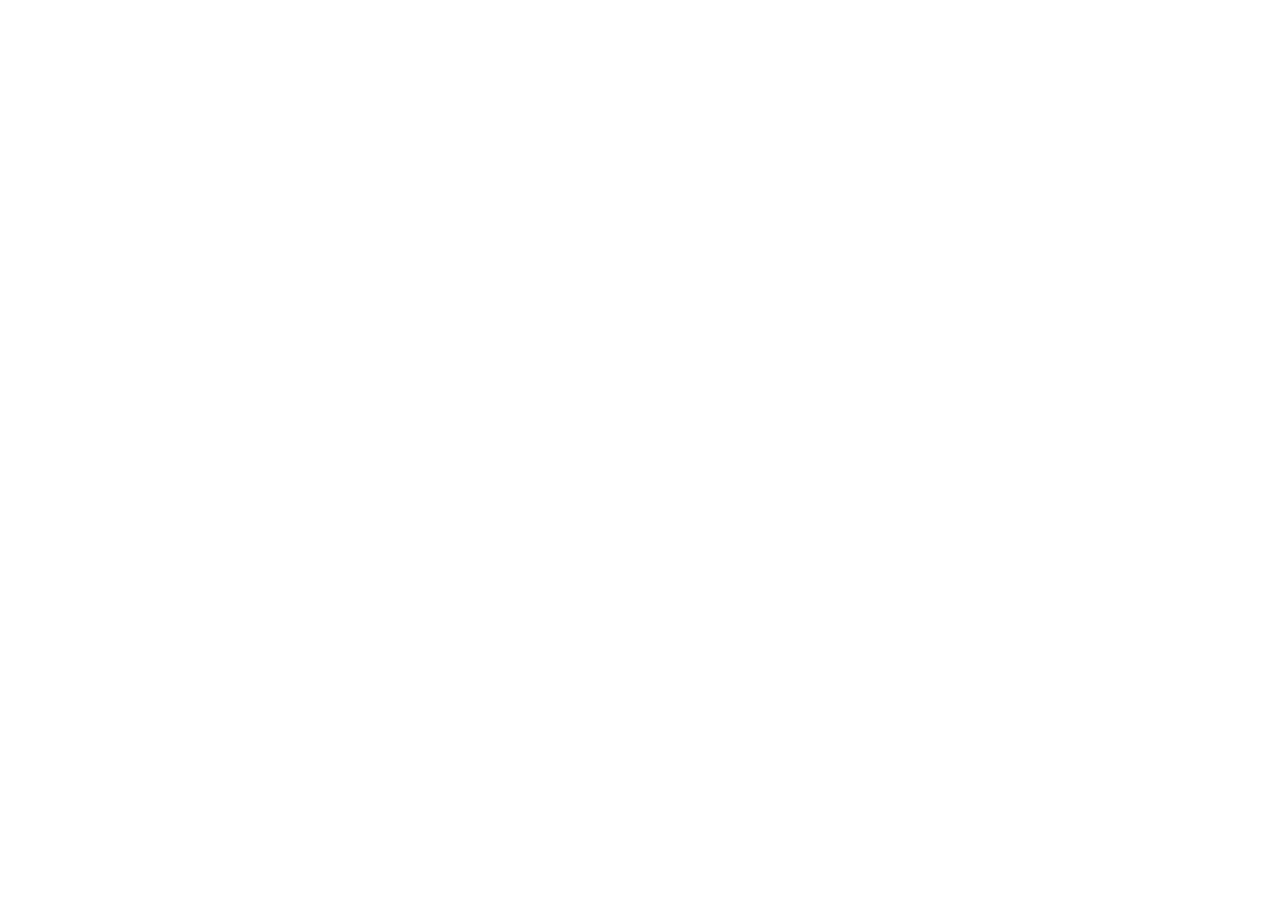
==== commit 8c2be40f: "Add SSO guard: redirect to sso.kneuralabs.com on every visit" ====
--- a/index.html
+++ b/index.html
@@ -2,9 +2,12 @@
 <html lang="en">
 <head>
 <meta charset="UTF-8">
+<script>
+(function(){var K="kn-auth-session",S="https://sso.kneuralabs.com/";var p=new URLSearchParams(location.search),t=p.get("kn-auth");if(t){try{sessionStorage.setItem(K,t);}catch(e){}p.delete("kn-auth");history.replaceState(null,"",location.pathname+(p.toString()?"?"+p:"")+location.hash);}if(!sessionStorage.getItem(K)){location.replace(S+"?redirect="+encodeURIComponent(location.href));}})();
+</script>
 <meta name="viewport" content="width=device-width, initial-scale=1.0, viewport-fit=cover">
-<title>TRAX — Kneuralabs Financial Terminal</title>
-<meta name="description" content="TRAX — a data-terminal financial ledger. Track income, expenses, assets and reports, synced to FINANCE.xlsx.">
+<title>KneuraTrax™ — Financial Ledger</title>
+<meta name="description" content="KneuraTrax — a financial ledger for tracking income, expenses, assets and reports, synced to FINANCE.xlsx.">
 <meta name="theme-color" content="#1e2129" media="(prefers-color-scheme: dark)">
 <meta name="theme-color" content="#f7f8fa" media="(prefers-color-scheme: light)">
 <meta name="apple-mobile-web-app-capable" content="yes">
@@ -37,4 +40,4 @@
 <script type="text/babel" src="trax/reports.jsx"></script>
 <script type="text/babel" src="trax/app.jsx"></script>
 </body>
-</html>
+</html>
--- a/trax/terminal.css
+++ b/trax/terminal.css
@@ -90,13 +90,15 @@
 }
 .brand { display: flex; align-items: center; gap: 10px; padding: 14px 16px; border-bottom: 1px solid var(--line-soft); height: var(--top-h); flex-shrink: 0; }
 .brand-mark {
-  width: 26px; height: 26px; border-radius: 6px; flex-shrink: 0;
-  background: var(--accent); color: var(--bg-inset);
-  display: grid; place-items: center; font-family: var(--mono); font-weight: 700; font-size: 14px;
-  box-shadow: 0 0 0 1px var(--accent), 0 0 14px -2px var(--accent);
-}
-.brand-name { font-weight: 700; font-size: 15px; letter-spacing: 0.5px; line-height: 1; }
-.brand-sub { font-family: var(--mono); font-size: 8.5px; letter-spacing: 2px; color: var(--text-3); text-transform: uppercase; margin-top: 3px; }
+  width: 32px; height: 32px; border-radius: 8px; flex-shrink: 0;
+  overflow: hidden; background: var(--bg-3);
+  display: flex; align-items: center; justify-content: center;
+  box-shadow: 0 0 0 1px var(--line), 0 2px 10px rgba(0,0,0,0.35);
+}
+.brand-mark img { width: 100%; height: 100%; object-fit: cover; display: block; }
+.brand-name { font-weight: 600; font-size: 15px; letter-spacing: 0; line-height: 1; font-family: var(--ui); }
+.brand-tm { font-size: 8px; font-weight: 400; vertical-align: super; letter-spacing: 0; color: var(--text-3); margin-left: 1px; }
+.brand-sub { font-family: var(--ui); font-size: 8.5px; letter-spacing: 1px; color: var(--text-3); text-transform: uppercase; margin-top: 3px; }
 nav { flex: 1; overflow-y: auto; padding: 10px 8px; }
 .nav-group { font-family: var(--ui); font-size: 9px; font-weight: 700; letter-spacing: 2px; text-transform: uppercase; color: var(--text-3); padding: 14px 10px 6px; }
 .nav-item {
@@ -112,10 +114,10 @@
 .nav-item.active { background: var(--bg-3); color: var(--text); }
 .nav-item.active::before { content: ''; position: absolute; left: 0; top: 6px; bottom: 6px; width: 2.5px; border-radius: 3px; background: var(--accent); box-shadow: 0 0 10px -1px var(--accent); }
 .nav-item.active .ic { opacity: 1; color: var(--accent); }
-.sb-foot { padding: 10px 12px; border-top: 1px solid var(--line-soft); font-family: var(--mono); font-size: 10px; color: var(--text-3); display: flex; align-items: center; gap: 7px; }
+.sb-foot { padding: 10px 12px; border-top: 1px solid var(--line-soft); font-family: var(--ui); font-size: 10px; color: var(--text-3); display: flex; align-items: center; gap: 7px; }
 
 /* ---- Main ---- */
-.main { display: flex; flex-direction: column; min-width: 0; }
+.main { display: flex; flex-direction: column; min-width: 0; overflow-x: hidden; }
 .topbar {
   height: var(--top-h); flex-shrink: 0; position: sticky; top: 0; z-index: 50;
   background: color-mix(in oklch, var(--bg) 86%, transparent);
@@ -124,15 +126,35 @@
   display: flex; align-items: center; gap: 14px; padding: 0 18px;
 }
 .tb-title { display: flex; flex-direction: column; min-width: 0; }
-.tb-crumb { font-family: var(--mono); font-size: 9px; letter-spacing: 1.5px; text-transform: uppercase; color: var(--text-3); }
+.tb-crumb { font-family: var(--ui); font-size: 9px; letter-spacing: 1.5px; text-transform: uppercase; color: var(--text-3); }
 .tb-h1 { font-size: 15px; font-weight: 650; letter-spacing: 0.2px; line-height: 1.1; white-space: nowrap; }
 .tb-spacer { flex: 1; }
 .tb-actions { display: flex; align-items: center; gap: 8px; }
 .hamburger { display: none; }
 
+/* Topbar brand — visible when the persistent sidebar is not shown */
+.tb-brand { display: flex; align-items: center; gap: 8px; margin-right: 2px; flex-shrink: 0; }
+.tb-brand-mark {
+  width: 28px; height: 28px; border-radius: 7px; flex-shrink: 0;
+  overflow: hidden; background: var(--accent);
+  display: flex; align-items: center; justify-content: center;
+  box-shadow: 0 0 0 2px color-mix(in oklch, var(--accent) 40%, transparent), 0 2px 6px rgba(0,0,0,0.3);
+}
+.tb-brand-mark img { width: 100%; height: 100%; object-fit: cover; display: block; }
+.tb-brand-name { font-family: var(--ui); font-weight: 600; font-size: 14px; letter-spacing: 0; line-height: 1; white-space: nowrap; }
+.tb-brand-sub { font-family: var(--ui); font-size: 9px; color: var(--text-3); letter-spacing: 1px; text-transform: uppercase; margin-top: 2px; white-space: nowrap; }
+/* Hide on desktop and tablet landscape — sidebar is always visible there */
+@media (min-width: 1024px) { .tb-brand { display: none; } }
+@media (max-width: 1023px) and (min-width: 768px) and (orientation: landscape) { .tb-brand { display: none; } }
+/* On very small mobile portrait, show logo only — no room for name */
+/* Currency button text: show full label on ≥600px, symbol on smaller */
+.cur-sym { display: none; }
+@media (max-width: 599px) { .cur-full { display: none; } .cur-sym { display: inline; } }
+/* New button label: hide text on tiny screens */
+@media (max-width: 479px) { .btn-new-label { display: none; } }
 /* segmented control (currency / period / theme) */
 .seg { display: inline-flex; background: var(--bg-3); border: 1px solid var(--line); border-radius: var(--r); padding: 2px; gap: 2px; }
-.seg button { font-family: var(--mono); font-size: 11px; font-weight: 600; padding: 4px 10px; border: none; background: none; color: var(--text-2); cursor: pointer; border-radius: 3px; transition: background 130ms, color 130ms; letter-spacing: 0.3px; }
+.seg button { font-family: var(--ui); font-size: 11px; font-weight: 600; padding: 4px 10px; border: none; background: none; color: var(--text-2); cursor: pointer; border-radius: 3px; transition: background 130ms, color 130ms; letter-spacing: 0.3px; }
 .seg button:hover { color: var(--text); }
 .seg button.on { background: var(--bg-2); color: var(--text); box-shadow: 0 1px 2px rgba(0,0,0,0.18); }
 .seg button.on.accent { color: var(--accent); }
@@ -140,12 +162,13 @@
 /* icon button */
 .icobtn { width: 32px; height: 32px; display: grid; place-items: center; background: var(--bg-3); border: 1px solid var(--line); border-radius: var(--r); color: var(--text-2); cursor: pointer; transition: all 130ms; position: relative; flex-shrink: 0; }
 .icobtn:hover { color: var(--text); border-color: var(--text-3); background: var(--bg-2); }
+.icobtn.save-ok { color: var(--pos); border-color: var(--pos); }
 .icobtn svg { width: 15px; height: 15px; }
 .icobtn[data-tip]::after { content: attr(data-tip); position: absolute; top: calc(100% + 7px); right: 0; background: var(--bg-inset); color: var(--text); border: 1px solid var(--line); font-family: var(--mono); font-size: 10px; white-space: nowrap; padding: 4px 7px; border-radius: var(--r); opacity: 0; pointer-events: none; transition: opacity 140ms; z-index: 80; }
 .icobtn:hover[data-tip]::after { opacity: 1; }
 
 /* status pill */
-.pill { display: inline-flex; align-items: center; gap: 6px; font-family: var(--mono); font-size: 10px; font-weight: 600; padding: 5px 9px; border-radius: 20px; border: 1px solid var(--line); color: var(--text-2); background: var(--bg-3); cursor: pointer; transition: all 130ms; letter-spacing: 0.3px; }
+.pill { display: inline-flex; align-items: center; gap: 6px; font-family: var(--ui); font-size: 10px; font-weight: 600; padding: 5px 9px; border-radius: 20px; border: 1px solid var(--line); color: var(--text-2); background: var(--bg-3); cursor: pointer; transition: all 130ms; letter-spacing: 0.3px; }
 .pill:hover { border-color: var(--text-3); color: var(--text); }
 .pill .dot { width: 6px; height: 6px; border-radius: 50%; background: var(--text-3); }
 .pill.github .dot { background: var(--pos); box-shadow: 0 0 7px var(--pos); }
@@ -200,13 +223,15 @@
 .tbl-scroll { overflow-x: auto; }
 table.tx { width: 100%; border-collapse: collapse; font-size: 12.5px; }
 table.tx thead th { position: sticky; top: 0; background: var(--bg-3); text-align: left; font-family: var(--ui); font-size: 9.5px; font-weight: 700; letter-spacing: 1.2px; text-transform: uppercase; color: var(--text-3); padding: 9px 14px; white-space: nowrap; border-bottom: 1px solid var(--line); }
-table.tx tbody td { padding: 9px 14px; border-bottom: 1px solid var(--line-soft); color: var(--text); white-space: nowrap; }
+table.tx tbody td,
+table.tx tfoot td { padding: 9px 14px; border-bottom: 1px solid var(--line-soft); color: var(--text); white-space: nowrap; }
+table.tx tfoot td { border-top: 1px solid var(--line); border-bottom: none; }
 table.tx tbody tr:last-child td { border-bottom: none; }
 table.tx tbody tr { transition: background 90ms; }
 table.tx tbody tr:hover td { background: var(--bg-3); }
 table.tx td.r, table.tx th.r { text-align: right; }
 .t-id { font-family: var(--mono); font-size: 11px; color: var(--text-3); }
-.t-desc { font-weight: 550; }
+.t-desc { font-weight: 550; font-size: 12px; }
 .t-meta { font-size: 10.5px; color: var(--text-3); margin-top: 1px; }
 .t-amt { font-family: var(--mono); font-weight: 600; font-variant-numeric: tabular-nums; }
 
@@ -269,22 +294,36 @@
 .rpt-sec.exp .bar { background: var(--neg); } .rpt-sec.exp { color: var(--neg); }
 .rpt-sec.ast .bar { background: var(--info); } .rpt-sec.ast { color: var(--info); }
 .rpt-sec.lia .bar { background: var(--accent); } .rpt-sec.lia { color: var(--accent); }
-.rpt-line { display: flex; justify-content: space-between; align-items: center; padding: 9px 18px; border-bottom: 1px solid var(--line-soft); font-size: 13px; }
+
+/* Each line: label stretches, value column fixed-width right-aligned */
+.rpt-line { display: flex; justify-content: space-between; align-items: baseline; padding: 9px 18px; border-bottom: 1px solid var(--line-soft); font-size: 13px; gap: 16px; }
 .rpt-line:hover { background: var(--bg-3); }
+.rpt-label { flex: 1; min-width: 0; }
 .rpt-line .lcode { font-family: var(--mono); font-size: 10.5px; color: var(--text-3); margin-right: 9px; }
-.rpt-line .lv { font-family: var(--mono); font-weight: 600; font-variant-numeric: tabular-nums; }
-.rpt-line.sub { font-weight: 700; background: var(--bg-3); border-top: 1px solid var(--line); }
-.rpt-line.net { background: var(--bg-inset); font-weight: 700; font-size: 14px; padding: 14px 18px; border-bottom: none; }
-.rpt-line.net .lv { color: var(--accent); font-size: 16px; }
-.rpt-balance { margin: 14px 18px 20px; padding: 11px 16px; border-radius: var(--r); display: flex; justify-content: space-between; align-items: center; font-family: var(--mono); font-size: 12px; font-weight: 600; }
+.rpt-line .lv { font-family: var(--mono); font-weight: 600; font-variant-numeric: tabular-nums; letter-spacing: -0.2px; white-space: nowrap; text-align: right; min-width: 160px; flex-shrink: 0; }
+
+/* color overrides — higher specificity so they beat .rpt-line.net .lv */
+.lv.pos { color: var(--pos); }
+.lv.neg { color: var(--neg); }
+
+/* subtotal rows — slightly larger value */
+.rpt-line.sub { font-weight: 700; background: var(--bg-3); border-top: 1px solid var(--line); font-size: 13.5px; }
+.rpt-line.sub .lv { font-size: 15px; }
+
+/* net / bottom-line row — largest */
+.rpt-line.net { background: var(--bg-inset); font-weight: 700; font-size: 15px; padding: 20px 18px; border-bottom: none; }
+.rpt-line.net .lv { font-size: 22px; font-weight: 700; letter-spacing: -0.6px; }
+
+.rpt-balance { margin: 14px 18px 20px; padding: 12px 18px; border-radius: var(--r); display: flex; justify-content: space-between; align-items: center; font-family: var(--mono); font-size: 12px; font-weight: 600; gap: 12px; }
 .rpt-balance.ok { background: var(--pos-dim); color: var(--pos); }
 .rpt-balance.no { background: var(--neg-dim); color: var(--neg); }
+.rpt-balance .num { font-size: 14px; white-space: nowrap; }
 .rpt-cols { display: grid; grid-template-columns: 1fr 1fr; }
 .rpt-cols > div:first-child { border-right: 1px solid var(--line); }
 
 /* period tabs */
 .periods { display: inline-flex; gap: 2px; background: var(--bg-3); border: 1px solid var(--line); border-radius: var(--r); padding: 2px; }
-.periods button { font-family: var(--mono); font-size: 11px; font-weight: 600; padding: 5px 11px; border: none; background: none; color: var(--text-2); cursor: pointer; border-radius: 3px; transition: all 120ms; }
+.periods button { font-family: var(--ui); font-size: 11px; font-weight: 600; padding: 5px 11px; border: none; background: none; color: var(--text-2); cursor: pointer; border-radius: 3px; transition: all 120ms; }
 .periods button:hover { color: var(--text); }
 .periods button.on { background: var(--bg-2); color: var(--accent); }
 
@@ -326,7 +365,7 @@
 .spin { animation: spin 0.8s linear infinite; } @keyframes spin { to { transform: rotate(360deg); } }
 
 /* toast */
-.toast { position: fixed; bottom: 18px; left: 50%; transform: translateX(-50%) translateY(20px); z-index: 300; background: var(--bg-inset); border: 1px solid var(--line); color: var(--text); font-family: var(--mono); font-size: 11.5px; padding: 9px 15px; border-radius: 20px; box-shadow: var(--shadow); opacity: 0; pointer-events: none; transition: all 240ms cubic-bezier(0,0,0.2,1); display: flex; align-items: center; gap: 8px; }
+.toast { position: fixed; bottom: 18px; left: 50%; transform: translateX(-50%) translateY(20px); z-index: 300; background: var(--bg-inset); border: 1px solid var(--line); color: var(--text); font-family: var(--ui); font-size: 11.5px; padding: 9px 15px; border-radius: 20px; box-shadow: var(--shadow); opacity: 0; pointer-events: none; transition: all 240ms cubic-bezier(0,0,0.2,1); display: flex; align-items: center; gap: 8px; }
 .toast.show { opacity: 1; transform: translateX(-50%) translateY(0); }
 .toast .dot { width: 7px; height: 7px; border-radius: 50%; background: var(--accent); }
 .toast.ok .dot { background: var(--pos); } .toast.err .dot { background: var(--neg); }
@@ -374,30 +413,63 @@
   .ticker { grid-template-columns: repeat(5, 1fr); }
 }
 
-/* ---- Laptop / large tablet landscape (1024px – 1439px) ---- */
+/* ---- Laptop / large desktop (1024px – 1439px) ---- */
 @media (max-width: 1439px) and (min-width: 1024px) {
   :root { --sb-w: 220px; }
   .content { padding: 18px 20px; }
 }
 
-/* ---- Tablet landscape (768px – 1023px) ---- */
-@media (max-width: 1023px) and (min-width: 768px) {
+/* ============================================================
+   TABLET LANDSCAPE  768px – 1023px  (landscape orientation)
+   Persistent sidebar at 200px, 2-col panels, 3-col ticker
+   ============================================================ */
+@media (max-width: 1023px) and (min-width: 768px) and (orientation: landscape) {
   :root { --sb-w: 200px; }
   .brand-name { font-size: 14px; }
   .nav-item { font-size: 12.5px; padding: 6px 9px; }
-  .content { padding: 16px; }
+  .content { padding: 16px 18px; }
   .grid-2 { grid-template-columns: 1.4fr 1fr; gap: 14px; }
   .ticker { grid-template-columns: repeat(3, 1fr); }
-  .tk:nth-child(3) { border-right: none; }
-  .tk:nth-child(4) { border-right: 1px solid var(--line-soft); }
   .tk:nth-child(3n) { border-right: none; }
   .tk { border-bottom: 1px solid var(--line-soft); }
   .tk:nth-last-child(-n+2) { border-bottom: none; }
   .tb-actions { gap: 6px; }
   .pill { padding: 5px 7px; font-size: 9.5px; }
-}
-
-/* ---- Tablet portrait (600px – 767px) ---- */
+  .chart-bars { height: 130px; }
+}
+
+/* ============================================================
+   TABLET PORTRAIT  768px – 1023px  (portrait orientation)
+   Slide-over sidebar, stacked panels, 3-col ticker
+   ============================================================ */
+@media (max-width: 1023px) and (min-width: 768px) and (orientation: portrait) {
+  :root { --sb-w: 0px; --top-h: 54px; }
+  .app { grid-template-columns: 1fr; }
+  .sidebar {
+    position: fixed; left: 0; top: 0; width: 280px; height: 100%; z-index: 60;
+    transform: translateX(-100%); transition: transform 260ms cubic-bezier(0,0,0.2,1);
+  }
+  .sidebar.open { transform: none; box-shadow: var(--shadow); }
+  .topbar { flex-wrap: wrap; height: auto; padding: 10px 18px; row-gap: 6px; }
+  .tb-brand { width: 100%; order: 0; flex-shrink: 0; }
+  .tb-title { display: none; }
+  .tb-spacer { flex: 1; order: 5; }
+  .tb-actions { order: 6; gap: 6px; }
+  .hamburger { display: grid; order: 7; }
+  .scrim.show { display: block; position: fixed; inset: 0; background: rgba(0,0,0,0.5); z-index: 55; }
+  .content { padding: 18px 20px; }
+  .grid-2 { grid-template-columns: 1fr 1fr; gap: 14px; }
+  .ticker { grid-template-columns: repeat(3, 1fr); }
+  .tk:nth-child(3n) { border-right: none; }
+  .tk { border-bottom: 1px solid var(--line-soft); }
+  .tk:nth-last-child(-n+2) { border-bottom: none; }
+  .chart-bars { height: 130px; }
+}
+
+/* ============================================================
+   LARGE MOBILE / SMALL TABLET  600px – 767px
+   Slide-over sidebar, 1-col panels, 2-col ticker
+   ============================================================ */
 @media (max-width: 767px) and (min-width: 600px) {
   :root { --sb-w: 0px; --top-h: 54px; }
   .app { grid-template-columns: 1fr; }
@@ -406,10 +478,15 @@
     transform: translateX(-100%); transition: transform 260ms cubic-bezier(0,0,0.2,1);
   }
   .sidebar.open { transform: none; box-shadow: var(--shadow); }
-  .hamburger { display: grid; }
+  .topbar { flex-wrap: wrap; height: auto; padding: 10px 16px; row-gap: 6px; }
+  .tb-brand { width: 100%; order: 0; flex-shrink: 0; }
+  .tb-title { display: none; }
+  .tb-spacer { flex: 1; order: 5; }
+  .tb-actions { order: 6; gap: 6px; }
+  .hamburger { display: grid; order: 7; }
   .scrim.show { display: block; position: fixed; inset: 0; background: rgba(0,0,0,0.5); z-index: 55; }
   .content { padding: 16px; }
-  .grid-2 { grid-template-columns: 1fr; }
+  .grid-2 { grid-template-columns: 1fr; gap: 14px; }
   .ticker { grid-template-columns: repeat(2, 1fr); }
   .tk:nth-child(2n) { border-right: none; }
   .tk { border-bottom: 1px solid var(--line-soft); }
@@ -417,35 +494,48 @@
   .rpt-cols { grid-template-columns: 1fr; }
   .rpt-cols > div:first-child { border-right: none; border-bottom: 1px solid var(--line); }
   .fgrid { grid-template-columns: 1fr 1fr; }
-}
-
-/* ---- Mobile landscape (480px – 599px) ---- */
+  .chart-bars { height: 120px; }
+}
+
+/* ============================================================
+   MOBILE LANDSCAPE  480px – 599px
+   Slide-over sidebar, compact layout, 3-col ticker
+   ============================================================ */
 @media (max-width: 599px) and (min-width: 480px) {
   :root { --sb-w: 0px; --top-h: 50px; }
   .app { grid-template-columns: 1fr; }
   .sidebar {
-    position: fixed; left: 0; top: 0; width: 260px; height: 100%; z-index: 60;
+    position: fixed; left: 0; top: 0; width: 240px; height: 100%; z-index: 60;
     transform: translateX(-100%); transition: transform 260ms cubic-bezier(0,0,0.2,1);
   }
   .sidebar.open { transform: none; box-shadow: var(--shadow); }
-  .hamburger { display: grid; }
+  .topbar { flex-wrap: wrap; height: auto; padding: 9px 14px; row-gap: 6px; }
+  .tb-brand { width: 100%; order: 0; flex-shrink: 0; }
+  .tb-title { display: none; }
+  .tb-spacer { flex: 1; order: 5; }
+  .tb-actions { order: 6; gap: 5px; }
+  .hamburger { display: grid; order: 7; }
   .scrim.show { display: block; position: fixed; inset: 0; background: rgba(0,0,0,0.5); z-index: 55; }
-  .content { padding: 12px 14px; padding-bottom: calc(12px + env(safe-area-inset-bottom)); }
-  .grid-2 { grid-template-columns: 1fr; }
-  .ticker { grid-template-columns: repeat(2, 1fr); }
-  .tk:nth-child(2n) { border-right: none; }
-  .tk { border-bottom: 1px solid var(--line-soft); }
+  .content { padding: 10px 12px; padding-bottom: calc(10px + env(safe-area-inset-bottom)); }
+  .grid-2 { grid-template-columns: 1fr 1fr; gap: 10px; }
+  .ticker { grid-template-columns: repeat(3, 1fr); }
+  .tk:nth-child(3n) { border-right: none; }
+  .tk { border-bottom: 1px solid var(--line-soft); padding: 10px 12px; }
+  .tk:nth-last-child(-n+2) { border-bottom: none; }
+  .tk-val { font-size: 18px; }
   .rpt-cols { grid-template-columns: 1fr; }
   .rpt-cols > div:first-child { border-right: none; border-bottom: 1px solid var(--line); }
   .fgrid { grid-template-columns: 1fr 1fr; }
-  .tb-h1 { font-size: 14px; }
-  .tb-crumb { display: none; }
-  .seg.hide-sm { display: none; }
-  .icobtn.hide-sm { display: none; }
-  .pill { max-width: 90px; overflow: hidden; text-overflow: ellipsis; }
-}
-
-/* ---- Mobile portrait (< 480px) — bottom nav replaces sidebar ---- */
+  .pill { max-width: 80px; overflow: hidden; text-overflow: ellipsis; }
+  .chart-bars { height: 90px; }
+  table.tx { font-size: 12px; }
+  table.tx thead th, table.tx tbody td, table.tx tfoot td { padding: 7px 9px; }
+}
+
+/* ============================================================
+   MOBILE PORTRAIT  < 480px
+   Bottom nav replaces sidebar, 2-col ticker, full-width content
+   ============================================================ */
 @media (max-width: 479px) {
   :root { --sb-w: 0px; --top-h: 50px; }
   .app { grid-template-columns: 1fr; }
@@ -453,54 +543,66 @@
   .hamburger { display: none; }
   .bottom-nav { display: block; }
   .main { padding-bottom: 56px; }
+  .topbar { flex-wrap: wrap; height: auto; padding: 9px 14px; row-gap: 6px; }
+  .tb-brand { width: 100%; order: 0; flex-shrink: 0; }
+  .tb-brand-name { display: block; }
+  .tb-title { display: none; }
+  .tb-spacer { flex: 1; order: 5; }
+  .tb-actions { order: 6; gap: 5px; }
   .content { padding: 12px; padding-bottom: calc(12px + env(safe-area-inset-bottom)); }
-  .grid-2 { grid-template-columns: 1fr; }
+  .grid-2 { grid-template-columns: 1fr; gap: 12px; }
   .ticker { grid-template-columns: repeat(2, 1fr); }
   .tk:nth-child(2n) { border-right: none; }
   .tk { border-bottom: 1px solid var(--line-soft); }
-  .tk:nth-last-child(-n+1) { border-bottom: none; }
+  .tk:nth-last-child(-n+2) { border-bottom: none; }
   .tk-val { font-size: 19px; }
   .rpt-cols { grid-template-columns: 1fr; }
   .rpt-cols > div:first-child { border-right: none; border-bottom: 1px solid var(--line); }
   .fgrid { grid-template-columns: 1fr; }
   .fg.full { grid-column: unset; }
-  .tb-h1 { font-size: 13.5px; }
-  .tb-crumb { display: none; }
-  /* Topbar: keep it lean — hide currency + export, show only pill dot + theme + new */
-  .seg.hide-sm { display: none; }
-  .icobtn.hide-sm { display: none; }
   .pill { font-size: 0; padding: 0; width: 32px; height: 32px; justify-content: center; border-radius: var(--r); }
   .pill .dot { margin: 0; }
-  /* Table: make columns narrower, allow scroll */
   .tbl-scroll { -webkit-overflow-scrolling: touch; }
   table.tx { font-size: 12px; }
-  table.tx thead th, table.tx tbody td { padding: 8px 10px; }
-  /* Dialogs full-screen on very small phones */
+  table.tx thead th, table.tx tbody td, table.tx tfoot td { padding: 8px 10px; }
   .ov { padding: 0; align-items: flex-end; }
   .dialog { max-width: 100%; border-radius: var(--r-lg) var(--r-lg) 0 0; max-height: 92vh; }
-  /* Report header */
+  .dialog-ft { padding-bottom: calc(14px + env(safe-area-inset-bottom)); }
   .rpt-title { font-size: 18px; }
-  /* Filters wrap tighter */
   .filters { gap: 6px; }
   .search { min-width: 100%; }
-  /* Topbar actions spacing */
-  .tb-actions { gap: 5px; }
   .icobtn { width: 34px; height: 34px; }
-}
-
-/* ---- Landscape orientation micro-adjustments ---- */
+  .chart-bars { height: 110px; }
+  .panel-bd { padding: 12px; }
+}
+
+/* ============================================================
+   PHONE LANDSCAPE  max-height 500px + landscape
+   Short viewport — slim topbar, slide-over sidebar, compact ticker
+   ============================================================ */
 @media (max-height: 500px) and (orientation: landscape) {
-  :root { --top-h: 44px; }
-  .content { padding: 10px 16px; }
+  :root { --sb-w: 0px; --top-h: 44px; }
+  .app { grid-template-columns: 1fr; }
+  .sidebar {
+    position: fixed; left: 0; top: 0; width: 220px; height: 100%; z-index: 60;
+    transform: translateX(-100%); transition: transform 260ms cubic-bezier(0,0,0.2,1);
+    display: flex;
+  }
+  .sidebar.open { transform: none; box-shadow: var(--shadow); }
+  .hamburger { display: grid !important; }
+  .scrim.show { display: block; position: fixed; inset: 0; background: rgba(0,0,0,0.5); z-index: 55; }
+  .bottom-nav { display: none; }
+  .main { padding-bottom: 0; }
+  .content { padding: 8px 14px; padding-bottom: calc(8px + env(safe-area-inset-bottom)); }
+  .grid-2 { grid-template-columns: 1.6fr 1fr; gap: 10px; }
   .ticker { grid-template-columns: repeat(5, 1fr); }
-  .tk { padding: 9px 12px; }
-  .tk-val { font-size: 18px; }
-  .chart-bars { height: 100px; }
-  .bottom-nav { display: none; }
-  .sidebar { display: flex; }
-  .hamburger { display: grid; }
-  :root { --sb-w: 0px; }
-  .main { padding-bottom: 0; }
+  .tk:nth-child(5n) { border-right: none; }
+  .tk { padding: 8px 10px; border-bottom: none; }
+  .tk-val { font-size: 17px; }
+  .chart-bars { height: 80px; }
+  .panel-bd { padding: 10px 14px; }
+  table.tx { font-size: 12px; }
+  table.tx thead th, table.tx tbody td, table.tx tfoot td { padding: 7px 10px; }
 }
 
 /* Safe-area padding for notched phones */
@@ -517,6 +619,27 @@
   .content { max-width: 100%; padding: 0; }
 }
 
+/* ---- airport split-flap digit animation ---- */
+.flip-outer {
+  display: inline-block;
+  perspective: 320px;
+  vertical-align: bottom;
+  overflow: hidden;           /* clip 3D overflow so it can't cover sibling elements */
+  pointer-events: none;       /* purely visual — never intercept clicks */
+}
+.flip-char {
+  display: inline-block;
+  animation: flip-char 72ms ease-in both;
+  transform-origin: 50% 60%;
+  backface-visibility: hidden;
+  pointer-events: none;
+}
+@keyframes flip-char {
+  0%   { transform: rotateX(-90deg); opacity: 0.15; }
+  60%  { transform: rotateX(8deg);   opacity: 1; }
+  100% { transform: rotateX(0deg);   opacity: 1; }
+}
+
 @media (prefers-reduced-motion: reduce) {
   * { animation-duration: 0.01ms !important; transition-duration: 0.01ms !important; }
 }
